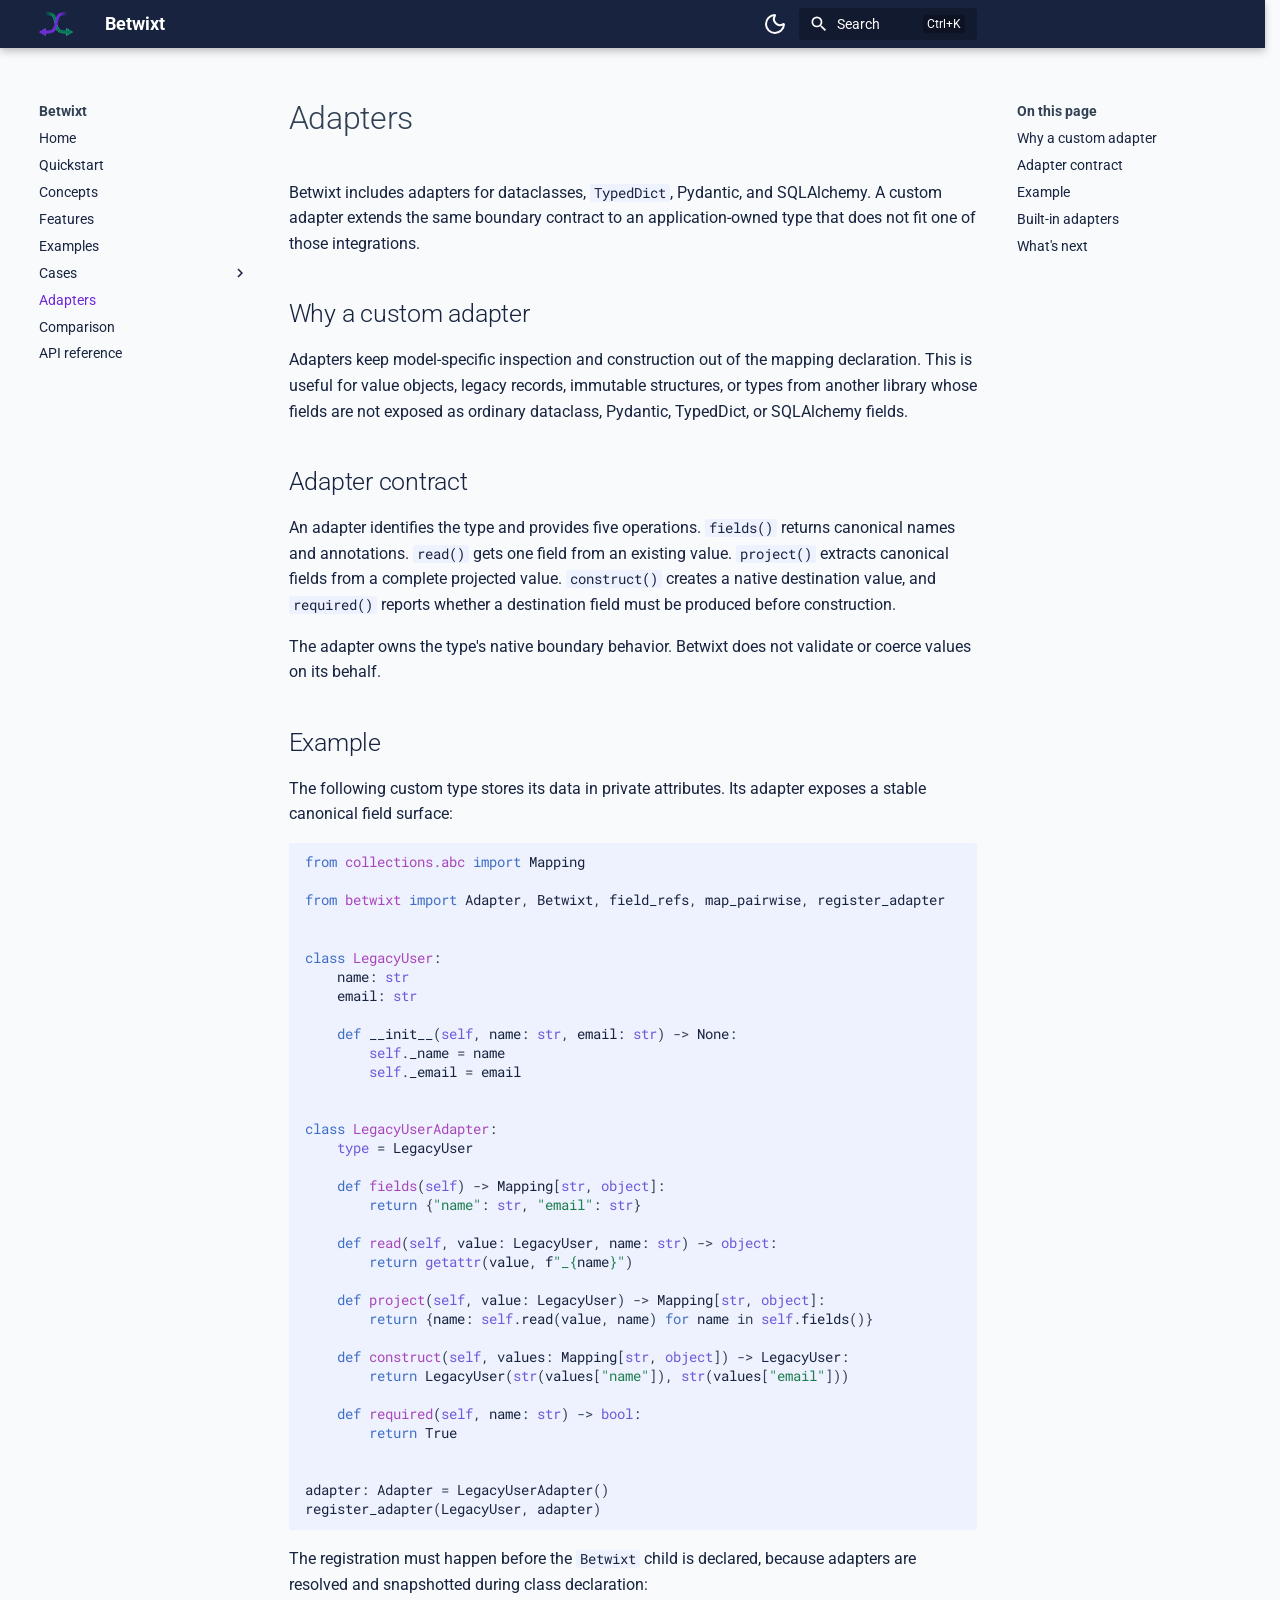
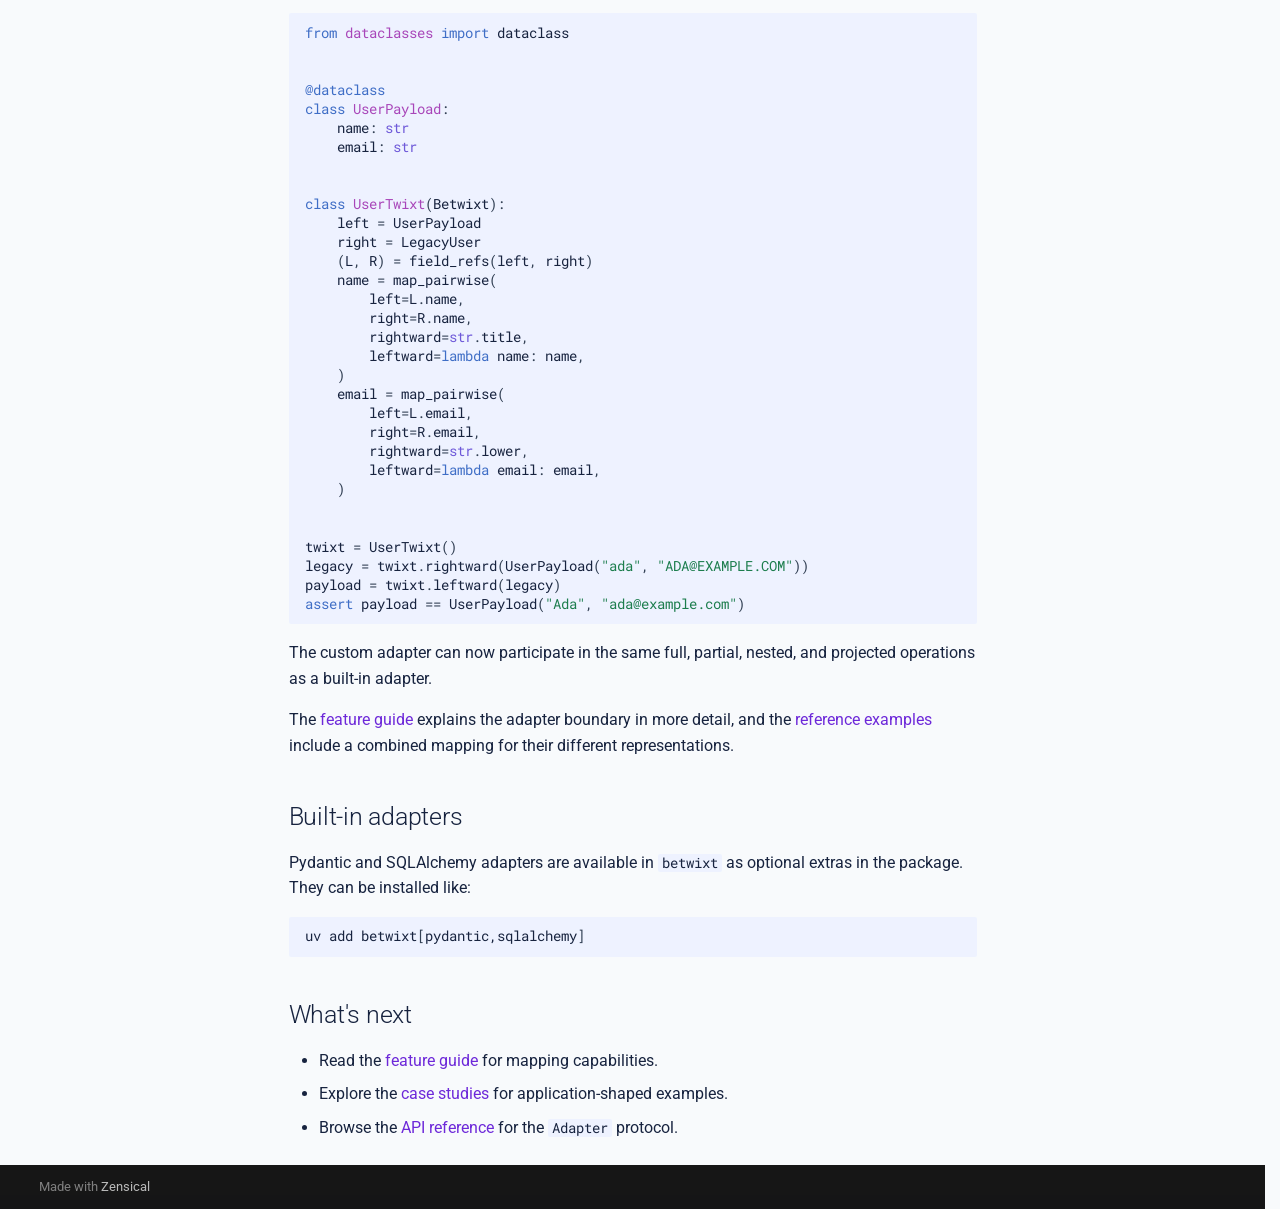
==== adapters/index.html @ f45d2323 "deploy: 5ec3194a5ac08d0c1c4fe9a50984a94aeb440820" ====
<!doctype html>
<html lang="en" class="no-js">
  <head>
    
      <meta charset="utf-8">
      <meta name="viewport" content="width=device-width,initial-scale=1">
      
      
      
        <link rel="canonical" href="https://dusktreader.github.io/betwixt/adapters/">
      
      
        <link rel="prev" href="../cases/order/">
      
      
        <link rel="next" href="../comparison/">
      
      
        
      
      
      <link rel="icon" href="../static/icon.png">
      <meta name="generator" content="zensical-0.0.13">
    
    
      
        <title>Adapters - Betwixt</title>
      
    
    
      
        
      
      <link rel="stylesheet" href="../assets/stylesheets/classic/main.70d17ad7.min.css">
      
        
          
        
        <link rel="stylesheet" href="../assets/stylesheets/classic/palette.7dc9a0ad.min.css">
      
      
  
  
    
  
    
  
    
  
    
  
    
  
    
  
    
  
    
  
    
  
    
  
    
  
    
  
  
  <style>:root{}</style>



    
    
      
    
    
      
        
        
        <link rel="preconnect" href="https://fonts.gstatic.com" crossorigin>
        <link rel="stylesheet" href="https://fonts.googleapis.com/css?family=Roboto:300,300i,400,400i,500,500i,700,700i%7CRoboto+Mono:400,400i,700,700i&display=fallback">
        <style>:root{--md-text-font:"Roboto";--md-code-font:"Roboto Mono"}</style>
      
    
    
      <link rel="stylesheet" href="../stylesheets/extra.css">
    
    <script>__md_scope=new URL("..",location),__md_hash=e=>[...e].reduce(((e,t)=>(e<<5)-e+t.charCodeAt(0)),0),__md_get=(e,t=localStorage,a=__md_scope)=>JSON.parse(t.getItem(a.pathname+"."+e)),__md_set=(e,t,a=localStorage,_=__md_scope)=>{try{a.setItem(_.pathname+"."+e,JSON.stringify(t))}catch(e){}},document.documentElement.setAttribute("data-platform",navigator.platform)</script>
    
      

    
    
  </head>
  
  
    
    
      
    
    
    
    
    <body dir="ltr" data-md-color-scheme="default" data-md-color-primary="deep-purple" data-md-color-accent="teal">
  
    
    <input class="md-toggle" data-md-toggle="drawer" type="checkbox" id="__drawer" autocomplete="off">
    <input class="md-toggle" data-md-toggle="search" type="checkbox" id="__search" autocomplete="off">
    <label class="md-overlay" for="__drawer"></label>
    <div data-md-component="skip">
      
        
        <a href="#adapters" class="md-skip">
          Skip to content
        </a>
      
    </div>
    <div data-md-component="announce">
      
    </div>
    
    
      

  

<header class="md-header md-header--shadow" data-md-component="header">
  <nav class="md-header__inner md-grid" aria-label="Header">
    <a href=".." title="Betwixt" class="md-header__button md-logo" aria-label="Betwixt" data-md-component="logo">
      
  <img src="../static/icon.png" alt="logo">

    </a>
    <label class="md-header__button md-icon" for="__drawer">
      
      <svg xmlns="http://www.w3.org/2000/svg" viewBox="0 0 24 24"><path d="M3 6h18v2H3zm0 5h18v2H3zm0 5h18v2H3z"/></svg>
    </label>
    <div class="md-header__title" data-md-component="header-title">
      <div class="md-header__ellipsis">
        <div class="md-header__topic">
          <span class="md-ellipsis">
            Betwixt
          </span>
        </div>
        <div class="md-header__topic" data-md-component="header-topic">
          <span class="md-ellipsis">
            
              Adapters
            
          </span>
        </div>
      </div>
    </div>
    
      
        <form class="md-header__option" data-md-component="palette">
  
    
    
    
    <input class="md-option" data-md-color-media="none" data-md-color-scheme="default" data-md-color-primary="deep-purple" data-md-color-accent="teal"  aria-label="Switch to dark mode"  type="radio" name="__palette" id="__palette_0">
    
      <label class="md-header__button md-icon" title="Switch to dark mode" for="__palette_1" hidden>
        <svg xmlns="http://www.w3.org/2000/svg" fill="none" stroke="currentColor" stroke-linecap="round" stroke-linejoin="round" stroke-width="2" class="lucide lucide-moon" viewBox="0 0 24 24"><path d="M20.985 12.486a9 9 0 1 1-9.473-9.472c.405-.022.617.46.402.803a6 6 0 0 0 8.268 8.268c.344-.215.825-.004.803.401"/></svg>
      </label>
    
  
    
    
    
    <input class="md-option" data-md-color-media="none" data-md-color-scheme="slate" data-md-color-primary="deep-purple" data-md-color-accent="teal"  aria-label="Switch to light mode"  type="radio" name="__palette" id="__palette_1">
    
      <label class="md-header__button md-icon" title="Switch to light mode" for="__palette_0" hidden>
        <svg xmlns="http://www.w3.org/2000/svg" fill="none" stroke="currentColor" stroke-linecap="round" stroke-linejoin="round" stroke-width="2" class="lucide lucide-sun" viewBox="0 0 24 24"><circle cx="12" cy="12" r="4"/><path d="M12 2v2M12 20v2M4.93 4.93l1.41 1.41M17.66 17.66l1.41 1.41M2 12h2M20 12h2M6.34 17.66l-1.41 1.41M19.07 4.93l-1.41 1.41"/></svg>
      </label>
    
  
</form>
      
    
    
      <script>var palette=__md_get("__palette");if(palette&&palette.color){if("(prefers-color-scheme)"===palette.color.media){var media=matchMedia("(prefers-color-scheme: light)"),input=document.querySelector(media.matches?"[data-md-color-media='(prefers-color-scheme: light)']":"[data-md-color-media='(prefers-color-scheme: dark)']");palette.color.media=input.getAttribute("data-md-color-media"),palette.color.scheme=input.getAttribute("data-md-color-scheme"),palette.color.primary=input.getAttribute("data-md-color-primary"),palette.color.accent=input.getAttribute("data-md-color-accent")}for(var[key,value]of Object.entries(palette.color))document.body.setAttribute("data-md-color-"+key,value)}</script>
    
    
    
      
      
        <label class="md-header__button md-icon" for="__search">
          
          <svg xmlns="http://www.w3.org/2000/svg" viewBox="0 0 24 24"><path d="M9.5 3A6.5 6.5 0 0 1 16 9.5c0 1.61-.59 3.09-1.56 4.23l.27.27h.79l5 5-1.5 1.5-5-5v-.79l-.27-.27A6.52 6.52 0 0 1 9.5 16 6.5 6.5 0 0 1 3 9.5 6.5 6.5 0 0 1 9.5 3m0 2C7 5 5 7 5 9.5S7 14 9.5 14 14 12 14 9.5 12 5 9.5 5"/></svg>
        </label>
        <div class="md-search" data-md-component="search" role="dialog" aria-label="Search">
  <button type="button" class="md-search__button">
    Search
  </button>
</div>
      
    
    <div class="md-header__source">
      
    </div>
  </nav>
  
</header>
    
    <div class="md-container" data-md-component="container">
      
      
        
          
        
      
      <main class="md-main" data-md-component="main">
        <div class="md-main__inner md-grid">
          
            
              
              <div class="md-sidebar md-sidebar--primary" data-md-component="sidebar" data-md-type="navigation" >
                <div class="md-sidebar__scrollwrap">
                  <div class="md-sidebar__inner">
                    



<nav class="md-nav md-nav--primary" aria-label="Navigation" data-md-level="0">
  <label class="md-nav__title" for="__drawer">
    <a href=".." title="Betwixt" class="md-nav__button md-logo" aria-label="Betwixt" data-md-component="logo">
      
  <img src="../static/icon.png" alt="logo">

    </a>
    Betwixt
  </label>
  
  <ul class="md-nav__list" data-md-scrollfix>
    
      
      
  
  
  
  
    <li class="md-nav__item">
      <a href=".." class="md-nav__link">
        
  
  
  <span class="md-ellipsis">
    
  
    Home
  

    
  </span>
  
  

      </a>
    </li>
  

    
      
      
  
  
  
  
    <li class="md-nav__item">
      <a href="../quickstart/" class="md-nav__link">
        
  
  
  <span class="md-ellipsis">
    
  
    Quickstart
  

    
  </span>
  
  

      </a>
    </li>
  

    
      
      
  
  
  
  
    <li class="md-nav__item">
      <a href="../concepts/" class="md-nav__link">
        
  
  
  <span class="md-ellipsis">
    
  
    Concepts
  

    
  </span>
  
  

      </a>
    </li>
  

    
      
      
  
  
  
  
    <li class="md-nav__item">
      <a href="../features/" class="md-nav__link">
        
  
  
  <span class="md-ellipsis">
    
  
    Features
  

    
  </span>
  
  

      </a>
    </li>
  

    
      
      
  
  
  
  
    <li class="md-nav__item">
      <a href="../examples/" class="md-nav__link">
        
  
  
  <span class="md-ellipsis">
    
  
    Examples
  

    
  </span>
  
  

      </a>
    </li>
  

    
      
      
  
  
  
  
    
    
    
    
    
    <li class="md-nav__item md-nav__item--nested">
      
        
        
        <input class="md-nav__toggle md-toggle " type="checkbox" id="__nav_6" >
        
          
          <label class="md-nav__link" for="__nav_6" id="__nav_6_label" tabindex="0">
            
  
  
  <span class="md-ellipsis">
    
  
    Cases
  

    
  </span>
  
  

            <span class="md-nav__icon md-icon"></span>
          </label>
        
        <nav class="md-nav" data-md-level="1" aria-labelledby="__nav_6_label" aria-expanded="false">
          <label class="md-nav__title" for="__nav_6">
            <span class="md-nav__icon md-icon"></span>
            
  
    Cases
  

          </label>
          <ul class="md-nav__list" data-md-scrollfix>
            
              
                
  
  
  
  
    <li class="md-nav__item">
      <a href="../cases/" class="md-nav__link">
        
  
  
  <span class="md-ellipsis">
    
  
    Case studies
  

    
  </span>
  
  

      </a>
    </li>
  

              
            
              
                
  
  
  
  
    <li class="md-nav__item">
      <a href="../cases/user/" class="md-nav__link">
        
  
  
  <span class="md-ellipsis">
    
  
    User case
  

    
  </span>
  
  

      </a>
    </li>
  

              
            
              
                
  
  
  
  
    <li class="md-nav__item">
      <a href="../cases/payment/" class="md-nav__link">
        
  
  
  <span class="md-ellipsis">
    
  
    Payment case
  

    
  </span>
  
  

      </a>
    </li>
  

              
            
              
                
  
  
  
  
    <li class="md-nav__item">
      <a href="../cases/order/" class="md-nav__link">
        
  
  
  <span class="md-ellipsis">
    
  
    Order case
  

    
  </span>
  
  

      </a>
    </li>
  

              
            
          </ul>
        </nav>
      
    </li>
  

    
      
      
  
  
    
  
  
  
    <li class="md-nav__item md-nav__item--active">
      
      <input class="md-nav__toggle md-toggle" type="checkbox" id="__toc">
      
      
        
      
      
        <label class="md-nav__link md-nav__link--active" for="__toc">
          
  
  
  <span class="md-ellipsis">
    
  
    Adapters
  

    
  </span>
  
  

          <span class="md-nav__icon md-icon"></span>
        </label>
      
      <a href="./" class="md-nav__link md-nav__link--active">
        
  
  
  <span class="md-ellipsis">
    
  
    Adapters
  

    
  </span>
  
  

      </a>
      
        


<nav class="md-nav md-nav--secondary" aria-label="On this page">
  
  
  
    
  
  
    <label class="md-nav__title" for="__toc">
      <span class="md-nav__icon md-icon"></span>
      On this page
    </label>
    <ul class="md-nav__list" data-md-component="toc" data-md-scrollfix>
      
        <li class="md-nav__item">
  <a href="#why-a-custom-adapter" class="md-nav__link">
    <span class="md-ellipsis">
      
        Why a custom adapter
      
    </span>
  </a>
  
</li>
      
        <li class="md-nav__item">
  <a href="#adapter-contract" class="md-nav__link">
    <span class="md-ellipsis">
      
        Adapter contract
      
    </span>
  </a>
  
</li>
      
        <li class="md-nav__item">
  <a href="#example" class="md-nav__link">
    <span class="md-ellipsis">
      
        Example
      
    </span>
  </a>
  
</li>
      
        <li class="md-nav__item">
  <a href="#built-in-adapters" class="md-nav__link">
    <span class="md-ellipsis">
      
        Built-in adapters
      
    </span>
  </a>
  
</li>
      
        <li class="md-nav__item">
  <a href="#whats-next" class="md-nav__link">
    <span class="md-ellipsis">
      
        What's next
      
    </span>
  </a>
  
</li>
      
    </ul>
  
</nav>
      
    </li>
  

    
      
      
  
  
  
  
    <li class="md-nav__item">
      <a href="../comparison/" class="md-nav__link">
        
  
  
  <span class="md-ellipsis">
    
  
    Comparison
  

    
  </span>
  
  

      </a>
    </li>
  

    
      
      
  
  
  
  
    <li class="md-nav__item">
      <a href="../api-reference/" class="md-nav__link">
        
  
  
  <span class="md-ellipsis">
    
  
    API reference
  

    
  </span>
  
  

      </a>
    </li>
  

    
  </ul>
</nav>
                  </div>
                </div>
              </div>
            
            
              
              <div class="md-sidebar md-sidebar--secondary" data-md-component="sidebar" data-md-type="toc" >
                <div class="md-sidebar__scrollwrap">
                  <div class="md-sidebar__inner">
                    


<nav class="md-nav md-nav--secondary" aria-label="On this page">
  
  
  
    
  
  
    <label class="md-nav__title" for="__toc">
      <span class="md-nav__icon md-icon"></span>
      On this page
    </label>
    <ul class="md-nav__list" data-md-component="toc" data-md-scrollfix>
      
        <li class="md-nav__item">
  <a href="#why-a-custom-adapter" class="md-nav__link">
    <span class="md-ellipsis">
      
        Why a custom adapter
      
    </span>
  </a>
  
</li>
      
        <li class="md-nav__item">
  <a href="#adapter-contract" class="md-nav__link">
    <span class="md-ellipsis">
      
        Adapter contract
      
    </span>
  </a>
  
</li>
      
        <li class="md-nav__item">
  <a href="#example" class="md-nav__link">
    <span class="md-ellipsis">
      
        Example
      
    </span>
  </a>
  
</li>
      
        <li class="md-nav__item">
  <a href="#built-in-adapters" class="md-nav__link">
    <span class="md-ellipsis">
      
        Built-in adapters
      
    </span>
  </a>
  
</li>
      
        <li class="md-nav__item">
  <a href="#whats-next" class="md-nav__link">
    <span class="md-ellipsis">
      
        What's next
      
    </span>
  </a>
  
</li>
      
    </ul>
  
</nav>
                  </div>
                </div>
              </div>
            
          
          
            <div class="md-content" data-md-component="content">
              
              <article class="md-content__inner md-typeset">
                
                  

<h1 id="adapters">Adapters<a class="headerlink" href="#adapters" title="Permanent link">&para;</a></h1>
<p>Betwixt includes adapters for dataclasses, <code>TypedDict</code>, Pydantic, and SQLAlchemy. A custom adapter extends the same
boundary contract to an application-owned type that does not fit one of those integrations.</p>
<h2 id="why-a-custom-adapter">Why a custom adapter<a class="headerlink" href="#why-a-custom-adapter" title="Permanent link">&para;</a></h2>
<p>Adapters keep model-specific inspection and construction out of the mapping declaration. This is useful for value
objects, legacy records, immutable structures, or types from another library whose fields are not exposed as ordinary
dataclass, Pydantic, TypedDict, or SQLAlchemy fields.</p>
<h2 id="adapter-contract">Adapter contract<a class="headerlink" href="#adapter-contract" title="Permanent link">&para;</a></h2>
<p>An adapter identifies the type and provides five operations. <code>fields()</code> returns canonical names and annotations.
<code>read()</code> gets one field from an existing value. <code>project()</code> extracts canonical fields from a complete projected value.
<code>construct()</code> creates a native destination value, and <code>required()</code> reports whether a destination field must be produced
before construction.</p>
<p>The adapter owns the type's native boundary behavior. Betwixt does not validate or coerce values on its behalf.</p>
<h2 id="example">Example<a class="headerlink" href="#example" title="Permanent link">&para;</a></h2>
<p>The following custom type stores its data in private attributes. Its adapter exposes a stable canonical field surface:</p>
<div class="language-python highlight"><pre><span></span><code><span id="__span-0-1"><a id="__codelineno-0-1" name="__codelineno-0-1" href="#__codelineno-0-1"></a><span class="kn">from</span><span class="w"> </span><span class="nn">collections.abc</span><span class="w"> </span><span class="kn">import</span> <span class="n">Mapping</span>
</span><span id="__span-0-2"><a id="__codelineno-0-2" name="__codelineno-0-2" href="#__codelineno-0-2"></a>
</span><span id="__span-0-3"><a id="__codelineno-0-3" name="__codelineno-0-3" href="#__codelineno-0-3"></a><span class="kn">from</span><span class="w"> </span><span class="nn">betwixt</span><span class="w"> </span><span class="kn">import</span> <span class="n">Adapter</span><span class="p">,</span> <span class="n">Betwixt</span><span class="p">,</span> <span class="n">field_refs</span><span class="p">,</span> <span class="n">map_pairwise</span><span class="p">,</span> <span class="n">register_adapter</span>
</span><span id="__span-0-4"><a id="__codelineno-0-4" name="__codelineno-0-4" href="#__codelineno-0-4"></a>
</span><span id="__span-0-5"><a id="__codelineno-0-5" name="__codelineno-0-5" href="#__codelineno-0-5"></a>
</span><span id="__span-0-6"><a id="__codelineno-0-6" name="__codelineno-0-6" href="#__codelineno-0-6"></a><span class="k">class</span><span class="w"> </span><span class="nc">LegacyUser</span><span class="p">:</span>
</span><span id="__span-0-7"><a id="__codelineno-0-7" name="__codelineno-0-7" href="#__codelineno-0-7"></a>    <span class="n">name</span><span class="p">:</span> <span class="nb">str</span>
</span><span id="__span-0-8"><a id="__codelineno-0-8" name="__codelineno-0-8" href="#__codelineno-0-8"></a>    <span class="n">email</span><span class="p">:</span> <span class="nb">str</span>
</span><span id="__span-0-9"><a id="__codelineno-0-9" name="__codelineno-0-9" href="#__codelineno-0-9"></a>
</span><span id="__span-0-10"><a id="__codelineno-0-10" name="__codelineno-0-10" href="#__codelineno-0-10"></a>    <span class="k">def</span><span class="w"> </span><span class="fm">__init__</span><span class="p">(</span><span class="bp">self</span><span class="p">,</span> <span class="n">name</span><span class="p">:</span> <span class="nb">str</span><span class="p">,</span> <span class="n">email</span><span class="p">:</span> <span class="nb">str</span><span class="p">)</span> <span class="o">-&gt;</span> <span class="kc">None</span><span class="p">:</span>
</span><span id="__span-0-11"><a id="__codelineno-0-11" name="__codelineno-0-11" href="#__codelineno-0-11"></a>        <span class="bp">self</span><span class="o">.</span><span class="n">_name</span> <span class="o">=</span> <span class="n">name</span>
</span><span id="__span-0-12"><a id="__codelineno-0-12" name="__codelineno-0-12" href="#__codelineno-0-12"></a>        <span class="bp">self</span><span class="o">.</span><span class="n">_email</span> <span class="o">=</span> <span class="n">email</span>
</span><span id="__span-0-13"><a id="__codelineno-0-13" name="__codelineno-0-13" href="#__codelineno-0-13"></a>
</span><span id="__span-0-14"><a id="__codelineno-0-14" name="__codelineno-0-14" href="#__codelineno-0-14"></a>
</span><span id="__span-0-15"><a id="__codelineno-0-15" name="__codelineno-0-15" href="#__codelineno-0-15"></a><span class="k">class</span><span class="w"> </span><span class="nc">LegacyUserAdapter</span><span class="p">:</span>
</span><span id="__span-0-16"><a id="__codelineno-0-16" name="__codelineno-0-16" href="#__codelineno-0-16"></a>    <span class="nb">type</span> <span class="o">=</span> <span class="n">LegacyUser</span>
</span><span id="__span-0-17"><a id="__codelineno-0-17" name="__codelineno-0-17" href="#__codelineno-0-17"></a>
</span><span id="__span-0-18"><a id="__codelineno-0-18" name="__codelineno-0-18" href="#__codelineno-0-18"></a>    <span class="k">def</span><span class="w"> </span><span class="nf">fields</span><span class="p">(</span><span class="bp">self</span><span class="p">)</span> <span class="o">-&gt;</span> <span class="n">Mapping</span><span class="p">[</span><span class="nb">str</span><span class="p">,</span> <span class="nb">object</span><span class="p">]:</span>
</span><span id="__span-0-19"><a id="__codelineno-0-19" name="__codelineno-0-19" href="#__codelineno-0-19"></a>        <span class="k">return</span> <span class="p">{</span><span class="s2">&quot;name&quot;</span><span class="p">:</span> <span class="nb">str</span><span class="p">,</span> <span class="s2">&quot;email&quot;</span><span class="p">:</span> <span class="nb">str</span><span class="p">}</span>
</span><span id="__span-0-20"><a id="__codelineno-0-20" name="__codelineno-0-20" href="#__codelineno-0-20"></a>
</span><span id="__span-0-21"><a id="__codelineno-0-21" name="__codelineno-0-21" href="#__codelineno-0-21"></a>    <span class="k">def</span><span class="w"> </span><span class="nf">read</span><span class="p">(</span><span class="bp">self</span><span class="p">,</span> <span class="n">value</span><span class="p">:</span> <span class="n">LegacyUser</span><span class="p">,</span> <span class="n">name</span><span class="p">:</span> <span class="nb">str</span><span class="p">)</span> <span class="o">-&gt;</span> <span class="nb">object</span><span class="p">:</span>
</span><span id="__span-0-22"><a id="__codelineno-0-22" name="__codelineno-0-22" href="#__codelineno-0-22"></a>        <span class="k">return</span> <span class="nb">getattr</span><span class="p">(</span><span class="n">value</span><span class="p">,</span> <span class="sa">f</span><span class="s2">&quot;_</span><span class="si">{</span><span class="n">name</span><span class="si">}</span><span class="s2">&quot;</span><span class="p">)</span>
</span><span id="__span-0-23"><a id="__codelineno-0-23" name="__codelineno-0-23" href="#__codelineno-0-23"></a>
</span><span id="__span-0-24"><a id="__codelineno-0-24" name="__codelineno-0-24" href="#__codelineno-0-24"></a>    <span class="k">def</span><span class="w"> </span><span class="nf">project</span><span class="p">(</span><span class="bp">self</span><span class="p">,</span> <span class="n">value</span><span class="p">:</span> <span class="n">LegacyUser</span><span class="p">)</span> <span class="o">-&gt;</span> <span class="n">Mapping</span><span class="p">[</span><span class="nb">str</span><span class="p">,</span> <span class="nb">object</span><span class="p">]:</span>
</span><span id="__span-0-25"><a id="__codelineno-0-25" name="__codelineno-0-25" href="#__codelineno-0-25"></a>        <span class="k">return</span> <span class="p">{</span><span class="n">name</span><span class="p">:</span> <span class="bp">self</span><span class="o">.</span><span class="n">read</span><span class="p">(</span><span class="n">value</span><span class="p">,</span> <span class="n">name</span><span class="p">)</span> <span class="k">for</span> <span class="n">name</span> <span class="ow">in</span> <span class="bp">self</span><span class="o">.</span><span class="n">fields</span><span class="p">()}</span>
</span><span id="__span-0-26"><a id="__codelineno-0-26" name="__codelineno-0-26" href="#__codelineno-0-26"></a>
</span><span id="__span-0-27"><a id="__codelineno-0-27" name="__codelineno-0-27" href="#__codelineno-0-27"></a>    <span class="k">def</span><span class="w"> </span><span class="nf">construct</span><span class="p">(</span><span class="bp">self</span><span class="p">,</span> <span class="n">values</span><span class="p">:</span> <span class="n">Mapping</span><span class="p">[</span><span class="nb">str</span><span class="p">,</span> <span class="nb">object</span><span class="p">])</span> <span class="o">-&gt;</span> <span class="n">LegacyUser</span><span class="p">:</span>
</span><span id="__span-0-28"><a id="__codelineno-0-28" name="__codelineno-0-28" href="#__codelineno-0-28"></a>        <span class="k">return</span> <span class="n">LegacyUser</span><span class="p">(</span><span class="nb">str</span><span class="p">(</span><span class="n">values</span><span class="p">[</span><span class="s2">&quot;name&quot;</span><span class="p">]),</span> <span class="nb">str</span><span class="p">(</span><span class="n">values</span><span class="p">[</span><span class="s2">&quot;email&quot;</span><span class="p">]))</span>
</span><span id="__span-0-29"><a id="__codelineno-0-29" name="__codelineno-0-29" href="#__codelineno-0-29"></a>
</span><span id="__span-0-30"><a id="__codelineno-0-30" name="__codelineno-0-30" href="#__codelineno-0-30"></a>    <span class="k">def</span><span class="w"> </span><span class="nf">required</span><span class="p">(</span><span class="bp">self</span><span class="p">,</span> <span class="n">name</span><span class="p">:</span> <span class="nb">str</span><span class="p">)</span> <span class="o">-&gt;</span> <span class="nb">bool</span><span class="p">:</span>
</span><span id="__span-0-31"><a id="__codelineno-0-31" name="__codelineno-0-31" href="#__codelineno-0-31"></a>        <span class="k">return</span> <span class="kc">True</span>
</span><span id="__span-0-32"><a id="__codelineno-0-32" name="__codelineno-0-32" href="#__codelineno-0-32"></a>
</span><span id="__span-0-33"><a id="__codelineno-0-33" name="__codelineno-0-33" href="#__codelineno-0-33"></a>
</span><span id="__span-0-34"><a id="__codelineno-0-34" name="__codelineno-0-34" href="#__codelineno-0-34"></a><span class="n">adapter</span><span class="p">:</span> <span class="n">Adapter</span> <span class="o">=</span> <span class="n">LegacyUserAdapter</span><span class="p">()</span>
</span><span id="__span-0-35"><a id="__codelineno-0-35" name="__codelineno-0-35" href="#__codelineno-0-35"></a><span class="n">register_adapter</span><span class="p">(</span><span class="n">LegacyUser</span><span class="p">,</span> <span class="n">adapter</span><span class="p">)</span>
</span></code></pre></div>
<p>The registration must happen before the <code>Betwixt</code> child is declared, because adapters are resolved and snapshotted
during class declaration:</p>
<div class="language-python highlight"><pre><span></span><code><span id="__span-1-1"><a id="__codelineno-1-1" name="__codelineno-1-1" href="#__codelineno-1-1"></a><span class="kn">from</span><span class="w"> </span><span class="nn">dataclasses</span><span class="w"> </span><span class="kn">import</span> <span class="n">dataclass</span>
</span><span id="__span-1-2"><a id="__codelineno-1-2" name="__codelineno-1-2" href="#__codelineno-1-2"></a>
</span><span id="__span-1-3"><a id="__codelineno-1-3" name="__codelineno-1-3" href="#__codelineno-1-3"></a>
</span><span id="__span-1-4"><a id="__codelineno-1-4" name="__codelineno-1-4" href="#__codelineno-1-4"></a><span class="nd">@dataclass</span>
</span><span id="__span-1-5"><a id="__codelineno-1-5" name="__codelineno-1-5" href="#__codelineno-1-5"></a><span class="k">class</span><span class="w"> </span><span class="nc">UserPayload</span><span class="p">:</span>
</span><span id="__span-1-6"><a id="__codelineno-1-6" name="__codelineno-1-6" href="#__codelineno-1-6"></a>    <span class="n">name</span><span class="p">:</span> <span class="nb">str</span>
</span><span id="__span-1-7"><a id="__codelineno-1-7" name="__codelineno-1-7" href="#__codelineno-1-7"></a>    <span class="n">email</span><span class="p">:</span> <span class="nb">str</span>
</span><span id="__span-1-8"><a id="__codelineno-1-8" name="__codelineno-1-8" href="#__codelineno-1-8"></a>
</span><span id="__span-1-9"><a id="__codelineno-1-9" name="__codelineno-1-9" href="#__codelineno-1-9"></a>
</span><span id="__span-1-10"><a id="__codelineno-1-10" name="__codelineno-1-10" href="#__codelineno-1-10"></a><span class="k">class</span><span class="w"> </span><span class="nc">UserTwixt</span><span class="p">(</span><span class="n">Betwixt</span><span class="p">):</span>
</span><span id="__span-1-11"><a id="__codelineno-1-11" name="__codelineno-1-11" href="#__codelineno-1-11"></a>    <span class="n">left</span> <span class="o">=</span> <span class="n">UserPayload</span>
</span><span id="__span-1-12"><a id="__codelineno-1-12" name="__codelineno-1-12" href="#__codelineno-1-12"></a>    <span class="n">right</span> <span class="o">=</span> <span class="n">LegacyUser</span>
</span><span id="__span-1-13"><a id="__codelineno-1-13" name="__codelineno-1-13" href="#__codelineno-1-13"></a>    <span class="p">(</span><span class="n">L</span><span class="p">,</span> <span class="n">R</span><span class="p">)</span> <span class="o">=</span> <span class="n">field_refs</span><span class="p">(</span><span class="n">left</span><span class="p">,</span> <span class="n">right</span><span class="p">)</span>
</span><span id="__span-1-14"><a id="__codelineno-1-14" name="__codelineno-1-14" href="#__codelineno-1-14"></a>    <span class="n">name</span> <span class="o">=</span> <span class="n">map_pairwise</span><span class="p">(</span>
</span><span id="__span-1-15"><a id="__codelineno-1-15" name="__codelineno-1-15" href="#__codelineno-1-15"></a>        <span class="n">left</span><span class="o">=</span><span class="n">L</span><span class="o">.</span><span class="n">name</span><span class="p">,</span>
</span><span id="__span-1-16"><a id="__codelineno-1-16" name="__codelineno-1-16" href="#__codelineno-1-16"></a>        <span class="n">right</span><span class="o">=</span><span class="n">R</span><span class="o">.</span><span class="n">name</span><span class="p">,</span>
</span><span id="__span-1-17"><a id="__codelineno-1-17" name="__codelineno-1-17" href="#__codelineno-1-17"></a>        <span class="n">rightward</span><span class="o">=</span><span class="nb">str</span><span class="o">.</span><span class="n">title</span><span class="p">,</span>
</span><span id="__span-1-18"><a id="__codelineno-1-18" name="__codelineno-1-18" href="#__codelineno-1-18"></a>        <span class="n">leftward</span><span class="o">=</span><span class="k">lambda</span> <span class="n">name</span><span class="p">:</span> <span class="n">name</span><span class="p">,</span>
</span><span id="__span-1-19"><a id="__codelineno-1-19" name="__codelineno-1-19" href="#__codelineno-1-19"></a>    <span class="p">)</span>
</span><span id="__span-1-20"><a id="__codelineno-1-20" name="__codelineno-1-20" href="#__codelineno-1-20"></a>    <span class="n">email</span> <span class="o">=</span> <span class="n">map_pairwise</span><span class="p">(</span>
</span><span id="__span-1-21"><a id="__codelineno-1-21" name="__codelineno-1-21" href="#__codelineno-1-21"></a>        <span class="n">left</span><span class="o">=</span><span class="n">L</span><span class="o">.</span><span class="n">email</span><span class="p">,</span>
</span><span id="__span-1-22"><a id="__codelineno-1-22" name="__codelineno-1-22" href="#__codelineno-1-22"></a>        <span class="n">right</span><span class="o">=</span><span class="n">R</span><span class="o">.</span><span class="n">email</span><span class="p">,</span>
</span><span id="__span-1-23"><a id="__codelineno-1-23" name="__codelineno-1-23" href="#__codelineno-1-23"></a>        <span class="n">rightward</span><span class="o">=</span><span class="nb">str</span><span class="o">.</span><span class="n">lower</span><span class="p">,</span>
</span><span id="__span-1-24"><a id="__codelineno-1-24" name="__codelineno-1-24" href="#__codelineno-1-24"></a>        <span class="n">leftward</span><span class="o">=</span><span class="k">lambda</span> <span class="n">email</span><span class="p">:</span> <span class="n">email</span><span class="p">,</span>
</span><span id="__span-1-25"><a id="__codelineno-1-25" name="__codelineno-1-25" href="#__codelineno-1-25"></a>    <span class="p">)</span>
</span><span id="__span-1-26"><a id="__codelineno-1-26" name="__codelineno-1-26" href="#__codelineno-1-26"></a>
</span><span id="__span-1-27"><a id="__codelineno-1-27" name="__codelineno-1-27" href="#__codelineno-1-27"></a>
</span><span id="__span-1-28"><a id="__codelineno-1-28" name="__codelineno-1-28" href="#__codelineno-1-28"></a><span class="n">twixt</span> <span class="o">=</span> <span class="n">UserTwixt</span><span class="p">()</span>
</span><span id="__span-1-29"><a id="__codelineno-1-29" name="__codelineno-1-29" href="#__codelineno-1-29"></a><span class="n">legacy</span> <span class="o">=</span> <span class="n">twixt</span><span class="o">.</span><span class="n">rightward</span><span class="p">(</span><span class="n">UserPayload</span><span class="p">(</span><span class="s2">&quot;ada&quot;</span><span class="p">,</span> <span class="s2">&quot;ADA@EXAMPLE.COM&quot;</span><span class="p">))</span>
</span><span id="__span-1-30"><a id="__codelineno-1-30" name="__codelineno-1-30" href="#__codelineno-1-30"></a><span class="n">payload</span> <span class="o">=</span> <span class="n">twixt</span><span class="o">.</span><span class="n">leftward</span><span class="p">(</span><span class="n">legacy</span><span class="p">)</span>
</span><span id="__span-1-31"><a id="__codelineno-1-31" name="__codelineno-1-31" href="#__codelineno-1-31"></a><span class="k">assert</span> <span class="n">payload</span> <span class="o">==</span> <span class="n">UserPayload</span><span class="p">(</span><span class="s2">&quot;Ada&quot;</span><span class="p">,</span> <span class="s2">&quot;ada@example.com&quot;</span><span class="p">)</span>
</span></code></pre></div>
<p>The custom adapter can now participate in the same full, partial, nested, and projected operations as a built-in
adapter.</p>
<p>The <a href="../features/">feature guide</a> explains the adapter boundary in more detail, and the <a href="../examples/">reference examples</a>
include a combined mapping for their different representations.</p>
<h2 id="built-in-adapters">Built-in adapters<a class="headerlink" href="#built-in-adapters" title="Permanent link">&para;</a></h2>
<p>Pydantic and SQLAlchemy adapters are available in <code>betwixt</code> as optional extras in the package. They can be installed
like:</p>
<div class="language-shell highlight"><pre><span></span><code><span id="__span-2-1"><a id="__codelineno-2-1" name="__codelineno-2-1" href="#__codelineno-2-1"></a>uv<span class="w"> </span>add<span class="w"> </span>betwixt<span class="o">[</span>pydantic,sqlalchemy<span class="o">]</span>
</span></code></pre></div>
<h2 id="whats-next">What's next<a class="headerlink" href="#whats-next" title="Permanent link">&para;</a></h2>
<ul>
<li>Read the <a href="../features/">feature guide</a> for mapping capabilities.</li>
<li>Explore the <a href="../cases/">case studies</a> for application-shaped examples.</li>
<li>Browse the <a href="../api-reference/">API reference</a> for the <code>Adapter</code> protocol.</li>
</ul>














                
              </article>
            </div>
          
          
<script>var target=document.getElementById(location.hash.slice(1));target&&target.name&&(target.checked=target.name.startsWith("__tabbed_"))</script>
        </div>
        
      </main>
      
        <footer class="md-footer">
  
  <div class="md-footer-meta md-typeset">
    <div class="md-footer-meta__inner md-grid">
      <div class="md-copyright">
  
  
    Made with
    <a href="https://zensical.org/" target="_blank" rel="noopener">
      Zensical
    </a>
  
</div>
      
    </div>
  </div>
</footer>
      
    </div>
    <div class="md-dialog" data-md-component="dialog">
      <div class="md-dialog__inner md-typeset"></div>
    </div>
    
    
    
      
      
      
      <script id="__config" type="application/json">{"annotate":null,"base":"..","features":[],"search":"../assets/javascripts/workers/search.1bfe1b73.min.js","tags":null,"translations":{"clipboard.copied":"Copied to clipboard","clipboard.copy":"Copy to clipboard","search.result.more.one":"1 more on this page","search.result.more.other":"# more on this page","search.result.none":"No matching documents","search.result.one":"1 matching document","search.result.other":"# matching documents","search.result.placeholder":"Type to start searching","search.result.term.missing":"Missing","select.version":"Select version"},"version":null}</script>
    
    
      <script src="../assets/javascripts/bundle.6008f134.min.js"></script>
      
    
  </body>
</html>
---- assets/stylesheets/classic/main.70d17ad7.min.css ----
@charset "UTF-8";html{-webkit-text-size-adjust:none;-moz-text-size-adjust:none;text-size-adjust:none;box-sizing:border-box}*,:after,:before{box-sizing:inherit}@media (prefers-reduced-motion){*,:after,:before{transition:none!important}}body{margin:0}a,button,input,label{-webkit-tap-highlight-color:transparent}a{color:inherit;text-decoration:none}hr{border:0;box-sizing:initial;display:block;height:.05rem;overflow:visible;padding:0}small{font-size:80%}sub,sup{line-height:1em}img{border-style:none}table{border-collapse:initial;border-spacing:0}td,th{font-weight:400;vertical-align:top}button{background:#0000;border:0;font-family:inherit;font-size:inherit;margin:0;padding:0}input{border:0;outline:none}:root{--md-primary-fg-color:#4051b5;--md-primary-fg-color--light:#5d6cc0;--md-primary-fg-color--dark:#303fa1;--md-primary-bg-color:#fff;--md-primary-bg-color--light:#ffffffb3;--md-accent-fg-color:#526cfe;--md-accent-fg-color--transparent:#526cfe1a;--md-accent-bg-color:#fff;--md-accent-bg-color--light:#ffffffb3}[data-md-color-scheme=default]{color-scheme:light}[data-md-color-scheme=default] img[src$="#gh-dark-mode-only"],[data-md-color-scheme=default] img[src$="#only-dark"]{display:none}:root,[data-md-color-scheme=default]{--md-hue:225deg;--md-default-fg-color:#000000de;--md-default-fg-color--light:#0000008a;--md-default-fg-color--lighter:#00000052;--md-default-fg-color--lightest:#00000012;--md-default-bg-color:#fff;--md-default-bg-color--light:#ffffffb3;--md-default-bg-color--lighter:#ffffff4d;--md-default-bg-color--lightest:#ffffff1f;--md-code-fg-color:#36464e;--md-code-bg-color:#f5f5f5;--md-code-bg-color--light:#f5f5f5b3;--md-code-bg-color--lighter:#f5f5f54d;--md-code-hl-color:#4287ff;--md-code-hl-color--light:#4287ff1a;--md-code-hl-number-color:#d52a2a;--md-code-hl-special-color:#db1457;--md-code-hl-function-color:#a846b9;--md-code-hl-constant-color:#6e59d9;--md-code-hl-keyword-color:#3f6ec6;--md-code-hl-string-color:#1c7d4d;--md-code-hl-name-color:var(--md-code-fg-color);--md-code-hl-operator-color:var(--md-default-fg-color--light);--md-code-hl-punctuation-color:var(--md-default-fg-color--light);--md-code-hl-comment-color:var(--md-default-fg-color--light);--md-code-hl-generic-color:var(--md-default-fg-color--light);--md-code-hl-variable-color:var(--md-default-fg-color--light);--md-typeset-color:var(--md-default-fg-color);--md-typeset-a-color:var(--md-primary-fg-color);--md-typeset-del-color:#f5503d26;--md-typeset-ins-color:#0bd57026;--md-typeset-kbd-color:#fafafa;--md-typeset-kbd-accent-color:#fff;--md-typeset-kbd-border-color:#b8b8b8;--md-typeset-mark-color:#ffff0080;--md-typeset-table-color:#0000001f;--md-typeset-table-color--light:rgba(0,0,0,.035);--md-admonition-fg-color:var(--md-default-fg-color);--md-admonition-bg-color:var(--md-default-bg-color);--md-warning-fg-color:#000000de;--md-warning-bg-color:#ff9;--md-footer-fg-color:#fff;--md-footer-fg-color--light:#ffffffb3;--md-footer-fg-color--lighter:#ffffff73;--md-footer-bg-color:#000000de;--md-footer-bg-color--dark:#00000052;--md-shadow-z1:0 0.2rem 0.5rem #0000000d,0 0 0.05rem #0000001a;--md-shadow-z2:0 0.2rem 0.5rem #0000001a,0 0 0.05rem #00000040;--md-shadow-z3:0 0.2rem 0.5rem #0003,0 0 0.05rem #00000059;--color-foreground:0 0 0;--color-background:255 255 255;--color-background-subtle:240 240 240;--color-backdrop:255 255 255}.md-icon svg{fill:currentcolor;display:block;height:1.2rem;width:1.2rem}.md-icon svg.lucide{fill:#0000;stroke:currentcolor}body{-webkit-font-smoothing:antialiased;-moz-osx-font-smoothing:grayscale;--md-text-font-family:var(--md-text-font,_),-apple-system,BlinkMacSystemFont,Helvetica,Arial,sans-serif;--md-code-font-family:var(--md-code-font,_),SFMono-Regular,Consolas,Menlo,monospace}aside,body,input{font-feature-settings:"kern","liga";color:var(--md-typeset-color);font-family:var(--md-text-font-family)}code,kbd,pre{font-feature-settings:"kern";font-family:var(--md-code-font-family)}:root{--md-typeset-table-sort-icon:url('data:image/svg+xml;charset=utf-8,<svg xmlns="http://www.w3.org/2000/svg" viewBox="0 0 24 24"><path d="m18 21-4-4h3V7h-3l4-4 4 4h-3v10h3M2 19v-2h10v2M2 13v-2h7v2M2 7V5h4v2z"/></svg>');--md-typeset-table-sort-icon--asc:url('data:image/svg+xml;charset=utf-8,<svg xmlns="http://www.w3.org/2000/svg" viewBox="0 0 24 24"><path d="M19 17h3l-4 4-4-4h3V3h2M2 17h10v2H2M6 5v2H2V5m0 6h7v2H2z"/></svg>');--md-typeset-table-sort-icon--desc:url('data:image/svg+xml;charset=utf-8,<svg xmlns="http://www.w3.org/2000/svg" viewBox="0 0 24 24"><path d="M19 7h3l-4-4-4 4h3v14h2M2 17h10v2H2M6 5v2H2V5m0 6h7v2H2z"/></svg>')}.md-typeset{-webkit-print-color-adjust:exact;color-adjust:exact;font-size:.8rem;line-height:1.6;overflow-wrap:break-word}@media print{.md-typeset{font-size:.68rem}}.md-typeset blockquote,.md-typeset dl,.md-typeset figure,.md-typeset ol,.md-typeset pre,.md-typeset ul{margin-bottom:1em;margin-top:1em}.md-typeset h1{color:var(--md-default-fg-color--light);font-size:2em;line-height:1.3;margin:0 0 1.25em}.md-typeset h1,.md-typeset h2{font-weight:300;letter-spacing:-.01em}.md-typeset h2{font-size:1.5625em;line-height:1.4;margin:1.6em 0 .64em}.md-typeset h3{font-size:1.25em;font-weight:400;letter-spacing:-.01em;line-height:1.5;margin:1.6em 0 .8em}.md-typeset h2+h3{margin-top:.8em}.md-typeset h4{font-weight:700;letter-spacing:-.01em;margin:1em 0}.md-typeset h5,.md-typeset h6{color:var(--md-default-fg-color--light);font-size:.8em;font-weight:700;letter-spacing:-.01em;margin:1.25em 0}.md-typeset h5{text-transform:uppercase}.md-typeset h5 code{text-transform:none}.md-typeset hr{border-bottom:.05rem solid var(--md-default-fg-color--lightest);display:flow-root;margin:1.5em 0}.md-typeset a{color:var(--md-typeset-a-color);word-break:break-word}.md-typeset a,.md-typeset a:before{transition:color 125ms}.md-typeset a:focus,.md-typeset a:hover{color:var(--md-accent-fg-color)}.md-typeset a:focus code,.md-typeset a:hover code{background-color:var(--md-accent-fg-color--transparent);color:var(--md-accent-fg-color)}.md-typeset a code{color:var(--md-typeset-a-color)}.md-typeset a.focus-visible{outline-color:var(--md-accent-fg-color);outline-offset:.2rem}.md-typeset code,.md-typeset kbd,.md-typeset pre{color:var(--md-code-fg-color);direction:ltr;font-variant-ligatures:none;transition:background-color 125ms}@media print{.md-typeset code,.md-typeset kbd,.md-typeset pre{white-space:pre-wrap}}.md-typeset code{background-color:var(--md-code-bg-color);border-radius:.1rem;-webkit-box-decoration-break:clone;box-decoration-break:clone;font-size:.85em;padding:0 .2941176471em;transition:color 125ms,background-color 125ms;word-break:break-word}.md-typeset code:not(.focus-visible){-webkit-tap-highlight-color:transparent;outline:none}.md-typeset pre{display:flow-root;line-height:1.4;position:relative}.md-typeset pre>code{-webkit-box-decoration-break:slice;box-decoration-break:slice;box-shadow:none;display:block;margin:0;outline-color:var(--md-accent-fg-color);overflow:auto;padding:.7720588235em 1.1764705882em;scrollbar-color:var(--md-default-fg-color--lighter) #0000;scrollbar-width:thin;touch-action:auto;word-break:normal}.md-typeset pre>code:hover{scrollbar-color:var(--md-accent-fg-color) #0000}.md-typeset pre>code::-webkit-scrollbar{height:.2rem;width:.2rem}.md-typeset pre>code::-webkit-scrollbar-thumb{background-color:var(--md-default-fg-color--lighter)}.md-typeset pre>code::-webkit-scrollbar-thumb:hover{background-color:var(--md-accent-fg-color)}.md-typeset kbd{background-color:var(--md-typeset-kbd-color);border-radius:.1rem;box-shadow:0 .1rem 0 .05rem var(--md-typeset-kbd-border-color),0 .1rem 0 var(--md-typeset-kbd-border-color),0 -.1rem .2rem var(--md-typeset-kbd-accent-color) inset;color:var(--md-default-fg-color);display:inline-block;font-size:.75em;padding:0 .6666666667em;vertical-align:text-top;word-break:break-word}.md-typeset mark{background-color:var(--md-typeset-mark-color);-webkit-box-decoration-break:clone;box-decoration-break:clone;color:inherit;word-break:break-word}.md-typeset abbr{cursor:help;text-decoration:none}.md-typeset [data-preview],.md-typeset abbr{border-bottom:.05rem dotted var(--md-default-fg-color--light)}.md-typeset small{opacity:.75}[dir=ltr] .md-typeset sub,[dir=ltr] .md-typeset sup{margin-left:.078125em}[dir=rtl] .md-typeset sub,[dir=rtl] .md-typeset sup{margin-right:.078125em}[dir=ltr] .md-typeset blockquote{padding-left:.6rem}[dir=rtl] .md-typeset blockquote{padding-right:.6rem}[dir=ltr] .md-typeset blockquote{border-left:.2rem solid var(--md-default-fg-color--lighter)}[dir=rtl] .md-typeset blockquote{border-right:.2rem solid var(--md-default-fg-color--lighter)}.md-typeset blockquote{color:var(--md-default-fg-color--light);margin-left:0;margin-right:0}.md-typeset ul{list-style-type:disc}.md-typeset ul[type]{list-style-type:revert-layer}[dir=ltr] .md-typeset ol,[dir=ltr] .md-typeset ul{margin-left:.625em}[dir=rtl] .md-typeset ol,[dir=rtl] .md-typeset ul{margin-right:.625em}.md-typeset ol,.md-typeset ul{padding:0}.md-typeset ol:not([hidden]),.md-typeset ul:not([hidden]){display:flow-root}.md-typeset ol ol,.md-typeset ul ol{list-style-type:lower-alpha}.md-typeset ol ol ol,.md-typeset ul ol ol{list-style-type:lower-roman}.md-typeset ol ol ol ol,.md-typeset ul ol ol ol{list-style-type:upper-alpha}.md-typeset ol ol ol ol ol,.md-typeset ul ol ol ol ol{list-style-type:upper-roman}.md-typeset ol[type],.md-typeset ul[type]{list-style-type:revert-layer}[dir=ltr] .md-typeset ol li,[dir=ltr] .md-typeset ul li{margin-left:1.25em}[dir=rtl] .md-typeset ol li,[dir=rtl] .md-typeset ul li{margin-right:1.25em}.md-typeset ol li,.md-typeset ul li{margin-bottom:.5em}.md-typeset ol li blockquote,.md-typeset ol li p,.md-typeset ul li blockquote,.md-typeset ul li p{margin:.5em 0}.md-typeset ol li:last-child,.md-typeset ul li:last-child{margin-bottom:0}[dir=ltr] .md-typeset ol li ol,[dir=ltr] .md-typeset ol li ul,[dir=ltr] .md-typeset ul li ol,[dir=ltr] .md-typeset ul li ul{margin-left:.625em}[dir=rtl] .md-typeset ol li ol,[dir=rtl] .md-typeset ol li ul,[dir=rtl] .md-typeset ul li ol,[dir=rtl] .md-typeset ul li ul{margin-right:.625em}.md-typeset ol li ol,.md-typeset ol li ul,.md-typeset ul li ol,.md-typeset ul li ul{margin-bottom:.5em;margin-top:.5em}[dir=ltr] .md-typeset dd{margin-left:1.875em}[dir=rtl] .md-typeset dd{margin-right:1.875em}.md-typeset dd{margin-bottom:1.5em;margin-top:1em}.md-typeset img,.md-typeset svg,.md-typeset video{height:auto;max-width:100%}.md-typeset img[align=left]{margin:1em 1em 1em 0}.md-typeset img[align=right]{margin:1em 0 1em 1em}.md-typeset img[align]:only-child{margin-top:0}.md-typeset figure{display:flow-root;margin:1em auto;max-width:100%;text-align:center;width:fit-content}.md-typeset figure img{display:block;margin:0 auto}.md-typeset figcaption{font-style:italic;margin:1em auto;max-width:24rem}.md-typeset iframe{max-width:100%}.md-typeset table:not([class]){background-color:var(--md-default-bg-color);border:.05rem solid var(--md-typeset-table-color);border-radius:.1rem;display:inline-block;font-size:.64rem;max-width:100%;overflow:auto;touch-action:auto}@media print{.md-typeset table:not([class]){display:table}}.md-typeset table:not([class])+*{margin-top:1.5em}.md-typeset table:not([class]) td>:first-child,.md-typeset table:not([class]) th>:first-child{margin-top:0}.md-typeset table:not([class]) td>:last-child,.md-typeset table:not([class]) th>:last-child{margin-bottom:0}.md-typeset table:not([class]) td:not([align]),.md-typeset table:not([class]) th:not([align]){text-align:left}[dir=rtl] .md-typeset table:not([class]) td:not([align]),[dir=rtl] .md-typeset table:not([class]) th:not([align]){text-align:right}.md-typeset table:not([class]) th{font-weight:700;min-width:5rem;padding:.9375em 1.25em;vertical-align:top}.md-typeset table:not([class]) td{border-top:.05rem solid var(--md-typeset-table-color);padding:.9375em 1.25em;vertical-align:top}.md-typeset table:not([class]) tbody tr{transition:background-color 125ms}.md-typeset table:not([class]) tbody tr:hover{background-color:var(--md-typeset-table-color--light);box-shadow:0 .05rem 0 var(--md-default-bg-color) inset}.md-typeset table:not([class]) a{word-break:normal}.md-typeset table th[role=columnheader]{cursor:pointer}[dir=ltr] .md-typeset table th[role=columnheader]:after{margin-left:.5em}[dir=rtl] .md-typeset table th[role=columnheader]:after{margin-right:.5em}.md-typeset table th[role=columnheader]:after{content:"";display:inline-block;height:1.2em;-webkit-mask-image:var(--md-typeset-table-sort-icon);mask-image:var(--md-typeset-table-sort-icon);-webkit-mask-repeat:no-repeat;mask-repeat:no-repeat;-webkit-mask-size:contain;mask-size:contain;transition:background-color 125ms;vertical-align:text-bottom;width:1.2em}.md-typeset table th[role=columnheader]:hover:after{background-color:var(--md-default-fg-color--lighter)}.md-typeset table th[role=columnheader][aria-sort=ascending]:after{background-color:var(--md-default-fg-color--light);-webkit-mask-image:var(--md-typeset-table-sort-icon--asc);mask-image:var(--md-typeset-table-sort-icon--asc)}.md-typeset table th[role=columnheader][aria-sort=descending]:after{background-color:var(--md-default-fg-color--light);-webkit-mask-image:var(--md-typeset-table-sort-icon--desc);mask-image:var(--md-typeset-table-sort-icon--desc)}.md-typeset__scrollwrap{margin:1em -.8rem;overflow-x:auto;touch-action:auto}.md-typeset__table{display:inline-block;margin-bottom:.5em;padding:0 .8rem}@media print{.md-typeset__table{display:block}}html .md-typeset__table table{display:table;margin:0;overflow:hidden;width:100%}@media screen and (max-width:44.984375em){.md-content__inner>pre{margin:1em -.8rem}.md-content__inner>pre code{border-radius:0}}.md-typeset .md-author{border-radius:100%;display:block;flex-shrink:0;height:1.6rem;overflow:hidden;position:relative;transition:color 125ms,transform 125ms;width:1.6rem}.md-typeset .md-author img{display:block}.md-typeset .md-author--more{background:var(--md-default-fg-color--lightest);color:var(--md-default-fg-color--lighter);font-size:.6rem;font-weight:700;line-height:1.6rem;text-align:center}.md-typeset .md-author--long{height:2.4rem;width:2.4rem}.md-typeset a.md-author{transform:scale(1)}.md-typeset a.md-author img{border-radius:100%;filter:grayscale(100%) opacity(75%);transition:filter 125ms}.md-typeset a.md-author:focus,.md-typeset a.md-author:hover{transform:scale(1.1);z-index:1}.md-typeset a.md-author:focus img,.md-typeset a.md-author:hover img{filter:grayscale(0)}.md-banner{background-color:var(--md-footer-bg-color);color:var(--md-footer-fg-color);overflow:auto}@media print{.md-banner{display:none}}.md-banner--warning{background-color:var(--md-warning-bg-color);color:var(--md-warning-fg-color)}.md-banner__inner{font-size:.7rem;margin:.6rem auto;padding:0 .8rem}[dir=ltr] .md-banner__button{float:right}[dir=rtl] .md-banner__button{float:left}.md-banner__button{color:inherit;cursor:pointer;transition:opacity .25s}.no-js .md-banner__button{display:none}.md-banner__button:hover{opacity:.7}html{scrollbar-gutter:stable;font-size:125%;height:100%;overflow-x:hidden}@media screen and (min-width:100em){html{font-size:137.5%}}@media screen and (min-width:125em){html{font-size:150%}}body{background-color:var(--md-default-bg-color);display:flex;flex-direction:column;font-size:.5rem;min-height:100%;position:relative;width:100%}@media print{body{display:block}}@media screen and (max-width:59.984375em){body[data-md-scrolllock]{position:fixed}}.md-grid{margin-left:auto;margin-right:auto;max-width:61rem}.md-container{display:flex;flex-direction:column;flex-grow:1}@media print{.md-container{display:block}}.md-main{flex-grow:1}.md-main__inner{display:flex;height:100%;margin-top:1.5rem}.md-ellipsis{overflow:hidden;text-overflow:ellipsis}.md-toggle{display:none}.md-option{height:0;opacity:0;position:absolute;width:0}.md-option:checked+label:not([hidden]){display:block}.md-option.focus-visible+label{outline-color:var(--md-accent-fg-color);outline-style:auto}.md-skip{background-color:var(--md-default-fg-color);border-radius:.1rem;color:var(--md-default-bg-color);font-size:.64rem;margin:.5rem;opacity:0;outline-color:var(--md-accent-fg-color);padding:.3rem .5rem;position:fixed;transform:translateY(.4rem);z-index:-1}.md-skip:focus{opacity:1;transform:translateY(0);transition:transform .25s cubic-bezier(.4,0,.2,1),opacity 175ms 75ms;z-index:10}@page{margin:25mm}:root{--md-clipboard-icon:url('data:image/svg+xml;charset=utf-8,<svg xmlns="http://www.w3.org/2000/svg" viewBox="0 0 24 24"><path d="M19 21H8V7h11m0-2H8a2 2 0 0 0-2 2v14a2 2 0 0 0 2 2h11a2 2 0 0 0 2-2V7a2 2 0 0 0-2-2m-3-4H4a2 2 0 0 0-2 2v14h2V3h12z"/></svg>')}.md-clipboard{border-radius:.1rem;color:var(--md-default-fg-color--lightest);cursor:pointer;height:1.5em;outline-color:var(--md-accent-fg-color);outline-offset:.1rem;transition:color .25s;width:1.5em;z-index:1}@media print{.md-clipboard{display:none}}.md-clipboard:not(.focus-visible){-webkit-tap-highlight-color:transparent;outline:none}:hover>.md-clipboard{color:var(--md-default-fg-color--light)}.md-clipboard:focus,.md-clipboard:hover{color:var(--md-accent-fg-color)}.md-clipboard:after{background-color:currentcolor;content:"";display:block;height:1.125em;margin:0 auto;-webkit-mask-image:var(--md-clipboard-icon);mask-image:var(--md-clipboard-icon);-webkit-mask-position:center;mask-position:center;-webkit-mask-repeat:no-repeat;mask-repeat:no-repeat;-webkit-mask-size:contain;mask-size:contain;width:1.125em}.md-clipboard--inline{cursor:pointer}.md-clipboard--inline code{transition:color .25s,background-color .25s}.md-clipboard--inline:focus code,.md-clipboard--inline:hover code{background-color:var(--md-accent-fg-color--transparent);color:var(--md-accent-fg-color)}:root{--md-code-select-icon:url('data:image/svg+xml;charset=utf-8,<svg xmlns="http://www.w3.org/2000/svg" viewBox="0 0 24 24"><path d="M19 19h-4v2h4c1.1 0 2-.9 2-2v-4h-2m0-12h-4v2h4v4h2V5c0-1.1-.9-2-2-2M5 5h4V3H5c-1.1 0-2 .9-2 2v4h2m0 6H3v4c0 1.1.9 2 2 2h4v-2H5zm2-4h2v2H7zm4 0h2v2h-2zm4 0h2v2h-2zM7 7h2v2H7zm4 0h2v2h-2zm4 0h2v2h-2zm-8 8h2v2H7zm4 0h2v2h-2zm4 0h2v2h-2z"/></svg>');--md-code-copy-icon:url('data:image/svg+xml;charset=utf-8,<svg xmlns="http://www.w3.org/2000/svg" viewBox="0 0 24 24"><path d="M19 21H8V7h11m0-2H8a2 2 0 0 0-2 2v14a2 2 0 0 0 2 2h11a2 2 0 0 0 2-2V7a2 2 0 0 0-2-2m-3-4H4a2 2 0 0 0-2 2v14h2V3h12z"/></svg>')}.md-typeset .md-code__content{display:grid}.md-code__nav{background-color:var(--md-code-bg-color--lighter);border-radius:.1rem;display:flex;gap:.2rem;padding:.2rem;position:absolute;right:.25em;top:.25em;transition:background-color .25s;z-index:1}:hover>.md-code__nav{background-color:var(--md-code-bg-color--light)}.md-code__button{color:var(--md-default-fg-color--lightest);cursor:pointer;display:block;height:1.5em;outline-color:var(--md-accent-fg-color);outline-offset:.1rem;transition:color .25s;width:1.5em}:hover>*>.md-code__button{color:var(--md-default-fg-color--light)}.md-code__button.focus-visible,.md-code__button:hover{color:var(--md-accent-fg-color)}.md-code__button--active{color:var(--md-default-fg-color)!important}.md-code__button:after{background-color:currentcolor;content:"";display:block;height:1.125em;margin:0 auto;-webkit-mask-position:center;mask-position:center;-webkit-mask-repeat:no-repeat;mask-repeat:no-repeat;-webkit-mask-size:contain;mask-size:contain;width:1.125em}.md-code__button[data-md-type=select]:after{-webkit-mask-image:var(--md-code-select-icon);mask-image:var(--md-code-select-icon)}.md-code__button[data-md-type=copy]:after{-webkit-mask-image:var(--md-code-copy-icon);mask-image:var(--md-code-copy-icon)}@keyframes consent{0%{opacity:0;transform:translateY(100%)}to{opacity:1;transform:translateY(0)}}@keyframes overlay{0%{opacity:0}to{opacity:1}}.md-consent__overlay{animation:overlay .25s both;-webkit-backdrop-filter:blur(.1rem);backdrop-filter:blur(.1rem);background-color:#0000008a;height:100%;opacity:1;position:fixed;top:0;width:100%;z-index:5}.md-consent__inner{animation:consent .5s cubic-bezier(.1,.7,.1,1) both;background-color:var(--md-default-bg-color);border:0;border-radius:.1rem;bottom:0;box-shadow:0 0 .2rem #0000001a,0 .2rem .4rem #0003;max-height:100%;overflow:auto;padding:0;position:fixed;width:100%;z-index:5}.md-consent__form{padding:.8rem}.md-consent__settings{display:none;margin:1em 0}input:checked+.md-consent__settings{display:block}.md-consent__controls{margin-bottom:.8rem}.md-typeset .md-consent__controls .md-button{display:inline}@media screen and (max-width:44.984375em){.md-typeset .md-consent__controls .md-button{display:block;margin-top:.4rem;text-align:center;width:100%}}.md-consent label{cursor:pointer}.md-content{flex-grow:1;min-width:0}.md-content__inner{margin:0 .8rem 1.2rem;padding-top:.6rem}@media screen and (min-width:76.25em){[dir=ltr] .md-sidebar--primary:not([hidden])~.md-content>.md-content__inner{margin-left:1.2rem}[dir=ltr] .md-sidebar--secondary:not([hidden])~.md-content>.md-content__inner,[dir=rtl] .md-sidebar--primary:not([hidden])~.md-content>.md-content__inner{margin-right:1.2rem}[dir=rtl] .md-sidebar--secondary:not([hidden])~.md-content>.md-content__inner{margin-left:1.2rem}}.md-content__inner:before{content:"";display:block;height:.4rem}.md-content__inner>:last-child{margin-bottom:0}[dir=ltr] .md-content__button{float:right}[dir=rtl] .md-content__button{float:left}[dir=ltr] .md-content__button{margin-left:.4rem}[dir=rtl] .md-content__button{margin-right:.4rem}.md-content__button{margin:.4rem 0;padding:0}@media print{.md-content__button{display:none}}.md-typeset .md-content__button{color:var(--md-default-fg-color--lighter)}.md-content__button svg{display:inline;vertical-align:top}[dir=rtl] .md-content__button svg{transform:scaleX(-1)}.md-content__button svg.lucide{fill:#0000;stroke:currentcolor}[dir=ltr] .md-dialog{right:.8rem}[dir=rtl] .md-dialog{left:.8rem}.md-dialog{background-color:var(--md-default-fg-color);border-radius:.1rem;bottom:.8rem;box-shadow:var(--md-shadow-z3);min-width:11.1rem;opacity:0;padding:.4rem .6rem;pointer-events:none;position:fixed;transform:translateY(100%);transition:transform 0ms .4s,opacity .4s;z-index:4}@media print{.md-dialog{display:none}}.md-dialog--active{opacity:1;pointer-events:auto;transform:translateY(0);transition:transform .4s cubic-bezier(.075,.85,.175,1),opacity .4s}.md-dialog__inner{color:var(--md-default-bg-color);font-size:.7rem}.md-feedback{margin:2em 0 1em;text-align:center}.md-feedback fieldset{border:none;margin:0;padding:0}.md-feedback__title{font-weight:700;margin:1em auto}.md-feedback__inner{position:relative}.md-feedback__list{display:flex;flex-wrap:wrap;place-content:baseline center;position:relative}.md-feedback__list:hover .md-icon:not(:disabled){color:var(--md-default-fg-color--lighter)}:disabled .md-feedback__list{min-height:1.8rem}.md-feedback__icon{color:var(--md-default-fg-color--light);cursor:pointer;flex-shrink:0;margin:0 .1rem;transition:color 125ms}.md-feedback__icon:not(:disabled).md-icon:hover{color:var(--md-accent-fg-color)}.md-feedback__icon:disabled{color:var(--md-default-fg-color--lightest);pointer-events:none}.md-feedback__note{opacity:0;position:relative;transform:translateY(.4rem);transition:transform .4s cubic-bezier(.1,.7,.1,1),opacity .15s}.md-feedback__note>*{margin:0 auto;max-width:16rem}:disabled .md-feedback__note{opacity:1;transform:translateY(0)}@media print{.md-feedback{display:none}}.md-footer{background-color:var(--md-footer-bg-color);color:var(--md-footer-fg-color)}@media print{.md-footer{display:none}}.md-footer__inner{justify-content:space-between;overflow:auto;padding:.2rem}.md-footer__inner:not([hidden]){display:flex}.md-footer__link{align-items:end;display:flex;flex-grow:0.01;margin-bottom:.4rem;margin-top:1rem;max-width:100%;outline-color:var(--md-accent-fg-color);overflow:hidden;transition:opacity .25s}.md-footer__link:focus,.md-footer__link:hover{opacity:.7}[dir=rtl] .md-footer__link svg{transform:scaleX(-1)}@media screen and (max-width:44.984375em){.md-footer__link--prev{flex-shrink:0}.md-footer__link--prev .md-footer__title{display:none}}[dir=ltr] .md-footer__link--next{margin-left:auto}[dir=rtl] .md-footer__link--next{margin-right:auto}.md-footer__link--next{text-align:right}[dir=rtl] .md-footer__link--next{text-align:left}.md-footer__title{flex-grow:1;font-size:.9rem;margin-bottom:.7rem;max-width:calc(100% - 2.4rem);padding:0 1rem;white-space:nowrap}.md-footer__button{margin:.2rem;padding:.4rem}.md-footer__direction{font-size:.64rem;opacity:.7}.md-footer-meta{background-color:var(--md-footer-bg-color--dark)}.md-footer-meta__inner{display:flex;flex-wrap:wrap;justify-content:space-between;padding:.2rem}html .md-footer-meta.md-typeset a{color:var(--md-footer-fg-color--light)}html .md-footer-meta.md-typeset a:focus,html .md-footer-meta.md-typeset a:hover{color:var(--md-footer-fg-color)}.md-copyright{color:var(--md-footer-fg-color--lighter);font-size:.64rem;margin:auto .6rem;padding:.4rem 0;width:100%}@media screen and (min-width:45em){.md-copyright{width:auto}}.md-copyright__highlight{color:var(--md-footer-fg-color--light)}.md-social{display:inline-flex;gap:.2rem;margin:0 .4rem;padding:.2rem 0 .6rem}@media screen and (min-width:45em){.md-social{padding:.6rem 0}}.md-social__link{display:inline-block;height:1.6rem;text-align:center;width:1.6rem}.md-social__link:before{line-height:1.9}.md-social__link svg{fill:currentcolor;max-height:.8rem;vertical-align:-25%}.md-typeset .md-button{border:.1rem solid;border-radius:.1rem;color:var(--md-primary-fg-color);cursor:pointer;display:inline-block;font-weight:700;padding:.625em 2em;transition:color 125ms,background-color 125ms,border-color 125ms}.md-typeset .md-button--primary{background-color:var(--md-primary-fg-color);border-color:var(--md-primary-fg-color);color:var(--md-primary-bg-color)}.md-typeset .md-button:focus,.md-typeset .md-button:hover{background-color:var(--md-accent-fg-color);border-color:var(--md-accent-fg-color);color:var(--md-accent-bg-color)}[dir=ltr] .md-typeset .md-input{border-top-left-radius:.1rem}[dir=ltr] .md-typeset .md-input,[dir=rtl] .md-typeset .md-input{border-top-right-radius:.1rem}[dir=rtl] .md-typeset .md-input{border-top-left-radius:.1rem}.md-typeset .md-input{border-bottom:.1rem solid var(--md-default-fg-color--lighter);box-shadow:var(--md-shadow-z1);font-size:.8rem;height:1.8rem;padding:0 .6rem;transition:border .25s,box-shadow .25s}.md-typeset .md-input:focus,.md-typeset .md-input:hover{border-bottom-color:var(--md-accent-fg-color);box-shadow:var(--md-shadow-z2)}.md-typeset .md-input--stretch{width:100%}.md-header{background-color:var(--md-primary-fg-color);box-shadow:0 0 .2rem #0000,0 .2rem .4rem #0000;color:var(--md-primary-bg-color);display:block;left:0;position:sticky;right:0;top:0;z-index:4}@media print{.md-header{display:none}}.md-header[hidden]{transform:translateY(-100%);transition:transform .25s cubic-bezier(.8,0,.6,1),box-shadow .25s}.md-header--shadow{box-shadow:0 0 .2rem #0000001a,0 .2rem .4rem #0003;transition:transform .25s cubic-bezier(.1,.7,.1,1),box-shadow .25s}.md-header__inner{align-items:center;display:flex;padding:0 .2rem}.md-header__button{color:currentcolor;cursor:pointer;margin:.2rem;outline-color:var(--md-accent-fg-color);padding:.4rem;position:relative;transition:opacity .25s;vertical-align:middle;z-index:1}.md-header__button:hover{opacity:.7}.md-header__button:not([hidden]){display:inline-block}.md-header__button:not(.focus-visible){-webkit-tap-highlight-color:transparent;outline:none}.md-header__button.md-logo{margin:.2rem;padding:.4rem}@media screen and (max-width:76.234375em){.md-header__button.md-logo{display:none}}.md-header__button.md-logo img,.md-header__button.md-logo svg{fill:currentcolor;display:block;height:1.2rem;width:auto}@media screen and (min-width:60em){.md-header__button[for=__search]{display:none}}.no-js .md-header__button[for=__search]{display:none}[dir=rtl] .md-header__button[for=__search] svg{transform:scaleX(-1)}@media screen and (min-width:76.25em){.md-header__button[for=__drawer]{display:none}}.md-header__topic{display:flex;max-width:100%;position:absolute;transition:transform .4s cubic-bezier(.1,.7,.1,1),opacity .15s;white-space:nowrap}.md-header__topic+.md-header__topic{opacity:0;pointer-events:none;transform:translateX(1.25rem);transition:transform .4s cubic-bezier(1,.7,.1,.1),opacity .15s;z-index:-1}[dir=rtl] .md-header__topic+.md-header__topic{transform:translateX(-1.25rem)}.md-header__topic:first-child{font-weight:700}[dir=ltr] .md-header__title{margin-left:1rem;margin-right:.4rem}[dir=rtl] .md-header__title{margin-left:.4rem;margin-right:1rem}.md-header__title{flex-grow:1;font-size:.9rem;height:2.4rem;line-height:2.4rem}.md-header__title--active .md-header__topic{opacity:0;pointer-events:none;transform:translateX(-1.25rem);transition:transform .4s cubic-bezier(1,.7,.1,.1),opacity .15s;z-index:-1}[dir=rtl] .md-header__title--active .md-header__topic{transform:translateX(1.25rem)}.md-header__title--active .md-header__topic+.md-header__topic{opacity:1;pointer-events:auto;transform:translateX(0);transition:transform .4s cubic-bezier(.1,.7,.1,1),opacity .15s;z-index:0}.md-header__title>.md-header__ellipsis{height:100%;position:relative;width:100%}.md-header__option{display:flex;flex-shrink:0;max-width:100%;white-space:nowrap}.md-header__option>input{bottom:0}.md-header__source{display:none}@media screen and (min-width:60em){[dir=ltr] .md-header__source{margin-left:1rem}[dir=rtl] .md-header__source{margin-right:1rem}.md-header__source{display:block;max-width:11.7rem;width:11.7rem}}@media screen and (min-width:76.25em){[dir=ltr] .md-header__source{margin-left:1.4rem}[dir=rtl] .md-header__source{margin-right:1.4rem}}.md-meta{color:var(--md-default-fg-color--light);font-size:.7rem;line-height:1.3}.md-meta__list{display:inline-flex;flex-wrap:wrap;list-style:none;margin:0;padding:0}.md-meta__item:not(:last-child):after{content:"·";margin-left:.2rem;margin-right:.2rem}.md-meta__link{color:var(--md-typeset-a-color)}.md-meta__link:focus,.md-meta__link:hover{color:var(--md-accent-fg-color)}.md-draft{background-color:#ff1744;border-radius:.125em;color:#fff;display:inline-block;font-weight:700;padding-left:.5714285714em;padding-right:.5714285714em}:root{--md-nav-icon--prev:url('data:image/svg+xml;charset=utf-8,<svg xmlns="http://www.w3.org/2000/svg" viewBox="0 0 24 24"><path d="M20 11v2H8l5.5 5.5-1.42 1.42L4.16 12l7.92-7.92L13.5 5.5 8 11z"/></svg>');--md-nav-icon--next:url('data:image/svg+xml;charset=utf-8,<svg xmlns="http://www.w3.org/2000/svg" viewBox="0 0 24 24"><path d="M8.59 16.58 13.17 12 8.59 7.41 10 6l6 6-6 6z"/></svg>');--md-toc-icon:url('data:image/svg+xml;charset=utf-8,<svg xmlns="http://www.w3.org/2000/svg" viewBox="0 0 24 24"><path d="M3 9h14V7H3zm0 4h14v-2H3zm0 4h14v-2H3zm16 0h2v-2h-2zm0-10v2h2V7zm0 6h2v-2h-2z"/></svg>')}.md-nav{font-size:.7rem;line-height:1.3}.md-nav__title{color:var(--md-default-fg-color--light);display:block;font-weight:700;overflow:hidden;padding:0 .6rem;text-overflow:ellipsis}.md-nav__title .md-nav__button{display:none}.md-nav__title .md-nav__button img{height:100%;width:auto}.md-nav__title .md-nav__button.md-logo img,.md-nav__title .md-nav__button.md-logo svg{fill:currentcolor;display:block;height:2.4rem;max-width:100%;object-fit:contain;width:auto}.md-nav__list{list-style:none;margin:0;padding:0}.md-nav__link{align-items:flex-start;display:flex;gap:.4rem;margin-top:.625em;scroll-snap-align:start;transition:color 125ms}.md-nav__link--passed,.md-nav__link--passed code{color:var(--md-default-fg-color--light)}.md-nav__item .md-nav__link--active,.md-nav__item .md-nav__link--active code{color:var(--md-typeset-a-color)}.md-nav__link .md-ellipsis{position:relative}.md-nav__link .md-ellipsis code{word-break:normal}[dir=ltr] .md-nav__link .md-icon:last-child{margin-left:auto}[dir=rtl] .md-nav__link .md-icon:last-child{margin-right:auto}.md-nav__link .md-typeset{font-size:.7rem;line-height:1.3}.md-nav__link svg{fill:currentcolor;flex-shrink:0;height:1.3em;position:relative;width:1.3em}.md-nav__link svg.lucide{fill:#0000;stroke:currentcolor}.md-nav__link[for]:focus,.md-nav__link[for]:hover,.md-nav__link[href]:focus,.md-nav__link[href]:hover{color:var(--md-accent-fg-color);cursor:pointer}.md-nav__link[for]:focus code,.md-nav__link[for]:hover code,.md-nav__link[href]:focus code,.md-nav__link[href]:hover code{background-color:var(--md-accent-fg-color--transparent);color:var(--md-accent-fg-color)}.md-nav__link.focus-visible{outline-color:var(--md-accent-fg-color);outline-offset:.2rem}.md-nav--primary .md-nav__link[for=__toc]{display:none}.md-nav--primary .md-nav__link[for=__toc] .md-icon:after{background-color:currentcolor;display:block;height:100%;-webkit-mask-image:var(--md-toc-icon);mask-image:var(--md-toc-icon);width:100%}.md-nav--primary .md-nav__link[for=__toc]~.md-nav{display:none}.md-nav__container>.md-nav__link{margin-top:0}.md-nav__container>.md-nav__link:first-child{flex-grow:1;min-width:0}.md-nav__icon{flex-shrink:0}.md-nav__source{display:none}@media screen and (max-width:76.234375em){.md-nav--primary,.md-nav--primary .md-nav{background-color:var(--md-default-bg-color);display:flex;flex-direction:column;height:100%;left:0;position:absolute;right:0;top:0;z-index:1}.md-nav--primary .md-nav__item,.md-nav--primary .md-nav__title{font-size:.8rem;line-height:1.5}.md-nav--primary .md-nav__title{background-color:var(--md-default-fg-color--lightest);color:var(--md-default-fg-color--light);cursor:pointer;height:5.6rem;line-height:2.4rem;padding:3rem .8rem .2rem;position:relative;white-space:nowrap}[dir=ltr] .md-nav--primary .md-nav__title .md-nav__icon{left:.4rem}[dir=rtl] .md-nav--primary .md-nav__title .md-nav__icon{right:.4rem}.md-nav--primary .md-nav__title .md-nav__icon{display:block;height:1.2rem;margin:.2rem;position:absolute;top:.4rem;width:1.2rem}.md-nav--primary .md-nav__title .md-nav__icon:after{background-color:currentcolor;content:"";display:block;height:100%;-webkit-mask-image:var(--md-nav-icon--prev);mask-image:var(--md-nav-icon--prev);-webkit-mask-position:center;mask-position:center;-webkit-mask-repeat:no-repeat;mask-repeat:no-repeat;-webkit-mask-size:contain;mask-size:contain;width:100%}.md-nav--primary .md-nav__title~.md-nav__list{background-color:var(--md-default-bg-color);box-shadow:0 .05rem 0 var(--md-default-fg-color--lightest) inset;overflow-y:auto;scroll-snap-type:y mandatory;touch-action:pan-y}.md-nav--primary .md-nav__title~.md-nav__list>:first-child{border-top:0}.md-nav--primary .md-nav__title[for=__drawer]{background-color:var(--md-primary-fg-color);color:var(--md-primary-bg-color);font-weight:700}.md-nav--primary .md-nav__title .md-logo{display:block;left:.2rem;margin:.2rem;padding:.4rem;position:absolute;right:.2rem;top:.2rem}.md-nav--primary .md-nav__list{flex:1}.md-nav--primary .md-nav__item{border-top:.05rem solid var(--md-default-fg-color--lightest)}.md-nav--primary .md-nav__item--active>.md-nav__link{color:var(--md-typeset-a-color)}.md-nav--primary .md-nav__item--active>.md-nav__link:focus,.md-nav--primary .md-nav__item--active>.md-nav__link:hover{color:var(--md-accent-fg-color)}.md-nav--primary .md-nav__link{margin-top:0;padding:.6rem .8rem}.md-nav--primary .md-nav__link svg{margin-top:.1em}.md-nav--primary .md-nav__link>.md-nav__link{padding:0}[dir=ltr] .md-nav--primary .md-nav__link .md-nav__icon{margin-right:-.2rem}[dir=rtl] .md-nav--primary .md-nav__link .md-nav__icon{margin-left:-.2rem}.md-nav--primary .md-nav__link .md-nav__icon{font-size:1.2rem;height:1.2rem;width:1.2rem}.md-nav--primary .md-nav__link .md-nav__icon:after{background-color:currentcolor;content:"";display:block;height:100%;-webkit-mask-image:var(--md-nav-icon--next);mask-image:var(--md-nav-icon--next);-webkit-mask-position:center;mask-position:center;-webkit-mask-repeat:no-repeat;mask-repeat:no-repeat;-webkit-mask-size:contain;mask-size:contain;width:100%}[dir=rtl] .md-nav--primary .md-nav__icon:after{transform:scale(-1)}.md-nav--primary .md-nav--secondary .md-nav{background-color:initial;position:static}[dir=ltr] .md-nav--primary .md-nav--secondary .md-nav .md-nav__link{padding-left:1.4rem}[dir=rtl] .md-nav--primary .md-nav--secondary .md-nav .md-nav__link{padding-right:1.4rem}[dir=ltr] .md-nav--primary .md-nav--secondary .md-nav .md-nav .md-nav__link{padding-left:2rem}[dir=rtl] .md-nav--primary .md-nav--secondary .md-nav .md-nav .md-nav__link{padding-right:2rem}[dir=ltr] .md-nav--primary .md-nav--secondary .md-nav .md-nav .md-nav .md-nav__link{padding-left:2.6rem}[dir=rtl] .md-nav--primary .md-nav--secondary .md-nav .md-nav .md-nav .md-nav__link{padding-right:2.6rem}[dir=ltr] .md-nav--primary .md-nav--secondary .md-nav .md-nav .md-nav .md-nav .md-nav__link{padding-left:3.2rem}[dir=rtl] .md-nav--primary .md-nav--secondary .md-nav .md-nav .md-nav .md-nav .md-nav__link{padding-right:3.2rem}.md-nav--secondary{background-color:initial}.md-nav__toggle~.md-nav{display:flex;opacity:0;transform:translateX(100%);transition:transform .25s cubic-bezier(.8,0,.6,1),opacity 125ms 50ms}[dir=rtl] .md-nav__toggle~.md-nav{transform:translateX(-100%)}.md-nav__toggle:checked~.md-nav{opacity:1;transform:translateX(0);transition:transform .25s cubic-bezier(.4,0,.2,1),opacity 125ms 125ms}.md-nav__toggle:checked~.md-nav>.md-nav__list{backface-visibility:hidden}}@media screen and (max-width:59.984375em){.md-nav--primary .md-nav__link[for=__toc]{display:flex}.md-nav--primary .md-nav__link[for=__toc] .md-icon:after{content:""}.md-nav--primary .md-nav__link[for=__toc]+.md-nav__link{display:none}.md-nav--primary .md-nav__link[for=__toc]~.md-nav{display:flex}.md-nav__source{background-color:var(--md-primary-fg-color--dark);color:var(--md-primary-bg-color);display:block;padding:0 .2rem}}@media screen and (min-width:60em) and (max-width:76.234375em){.md-nav--integrated .md-nav__link[for=__toc]{display:flex}.md-nav--integrated .md-nav__link[for=__toc] .md-icon:after{content:""}.md-nav--integrated .md-nav__link[for=__toc]+.md-nav__link{display:none}.md-nav--integrated .md-nav__link[for=__toc]~.md-nav{display:flex}}@media screen and (min-width:60em){.md-nav{margin-bottom:-.4rem}.md-nav--secondary .md-nav__title{background:var(--md-default-bg-color);box-shadow:0 0 .4rem .4rem var(--md-default-bg-color);position:sticky;top:0;z-index:1}.md-nav--secondary .md-nav__title[for=__toc]{scroll-snap-align:start}.md-nav--secondary .md-nav__title .md-nav__icon{display:none}[dir=ltr] .md-nav--secondary .md-nav__list{padding-left:.6rem}[dir=rtl] .md-nav--secondary .md-nav__list{padding-right:.6rem}.md-nav--secondary .md-nav__list{padding-bottom:.4rem}[dir=ltr] .md-nav--secondary .md-nav__item>.md-nav__link{margin-right:.4rem}[dir=rtl] .md-nav--secondary .md-nav__item>.md-nav__link{margin-left:.4rem}}@media screen and (min-width:76.25em){.md-nav{margin-bottom:-.4rem;transition:max-height .25s cubic-bezier(.86,0,.07,1)}.md-nav--primary .md-nav__title{background:var(--md-default-bg-color);box-shadow:0 0 .4rem .4rem var(--md-default-bg-color);position:sticky;top:0;z-index:1}.md-nav--primary .md-nav__title[for=__drawer]{scroll-snap-align:start}.md-nav--primary .md-nav__title .md-nav__icon{display:none}[dir=ltr] .md-nav--primary .md-nav__list{padding-left:.6rem}[dir=rtl] .md-nav--primary .md-nav__list{padding-right:.6rem}.md-nav--primary .md-nav__list{padding-bottom:.4rem}[dir=ltr] .md-nav--primary .md-nav__item>.md-nav__link{margin-right:.4rem}[dir=rtl] .md-nav--primary .md-nav__item>.md-nav__link{margin-left:.4rem}.md-nav__toggle~.md-nav{display:grid;grid-template-rows:minmax(.4rem,0fr);opacity:0;transition:grid-template-rows .25s cubic-bezier(.86,0,.07,1),opacity .25s,visibility 0ms .25s;visibility:collapse}.md-nav__toggle~.md-nav>.md-nav__list{overflow:hidden}.md-nav__toggle.md-toggle--indeterminate~.md-nav,.md-nav__toggle:checked~.md-nav{grid-template-rows:minmax(.4rem,1fr);opacity:1;transition:grid-template-rows .25s cubic-bezier(.86,0,.07,1),opacity .15s .1s,visibility 0ms;visibility:visible}.md-nav__toggle.md-toggle--indeterminate~.md-nav{transition:none}.md-nav__item--nested>.md-nav>.md-nav__title{display:none}.md-nav__item--section{display:block;margin:1.25em 0}.md-nav__item--section:last-child{margin-bottom:0}.md-nav__item--section>.md-nav__link{font-weight:700}.md-nav__item--section>.md-nav__link[for]{color:var(--md-default-fg-color--light)}.md-nav__item--section>.md-nav__link:not(.md-nav__container){pointer-events:none}.md-nav__item--section>.md-nav__link .md-icon,.md-nav__item--section>.md-nav__link>[for]{display:none}[dir=ltr] .md-nav__item--section>.md-nav{margin-left:-.6rem}[dir=rtl] .md-nav__item--section>.md-nav{margin-right:-.6rem}.md-nav__item--section>.md-nav{display:block;opacity:1;visibility:visible}.md-nav__item--section>.md-nav>.md-nav__list>.md-nav__item{padding:0}.md-nav__icon{border-radius:100%;height:.9rem;transition:background-color .25s;width:.9rem}.md-nav__icon:hover{background-color:var(--md-accent-fg-color--transparent)}.md-nav__icon:after{background-color:currentcolor;border-radius:100%;content:"";display:inline-block;height:100%;-webkit-mask-image:var(--md-nav-icon--next);mask-image:var(--md-nav-icon--next);-webkit-mask-position:center;mask-position:center;-webkit-mask-repeat:no-repeat;mask-repeat:no-repeat;-webkit-mask-size:contain;mask-size:contain;transition:transform .25s;vertical-align:-.1rem;width:100%}[dir=rtl] .md-nav__icon:after{transform:rotate(180deg)}.md-nav__item--nested .md-nav__toggle:checked~.md-nav__link .md-nav__icon:after,.md-nav__item--nested .md-toggle--indeterminate~.md-nav__link .md-nav__icon:after{transform:rotate(90deg)}.md-nav--lifted>.md-nav__list>.md-nav__item,.md-nav--lifted>.md-nav__title{display:none}.md-nav--lifted>.md-nav__list>.md-nav__item--active{display:block}.md-nav--lifted>.md-nav__list>.md-nav__item--active>.md-nav__link{background:var(--md-default-bg-color);box-shadow:0 0 .4rem .4rem var(--md-default-bg-color);margin-top:0;position:sticky;top:0;z-index:1}.md-nav--lifted>.md-nav__list>.md-nav__item--active>.md-nav__link:not(.md-nav__container){pointer-events:none}.md-nav--lifted>.md-nav__list>.md-nav__item--active.md-nav__item--section{margin:0}[dir=ltr] .md-nav--lifted>.md-nav__list>.md-nav__item>.md-nav:not(.md-nav--secondary){margin-left:-.6rem}[dir=rtl] .md-nav--lifted>.md-nav__list>.md-nav__item>.md-nav:not(.md-nav--secondary){margin-right:-.6rem}.md-nav--lifted>.md-nav__list>.md-nav__item>[for]{color:var(--md-default-fg-color--light)}.md-nav--lifted .md-nav[data-md-level="1"]{grid-template-rows:minmax(.4rem,1fr);opacity:1;visibility:visible}[dir=ltr] .md-nav--integrated>.md-nav__list>.md-nav__item--active .md-nav--secondary{border-left:.05rem solid var(--md-primary-fg-color)}[dir=rtl] .md-nav--integrated>.md-nav__list>.md-nav__item--active .md-nav--secondary{border-right:.05rem solid var(--md-primary-fg-color)}.md-nav--integrated>.md-nav__list>.md-nav__item--active .md-nav--secondary{display:block;margin-bottom:1.25em;opacity:1;visibility:visible}.md-nav--integrated>.md-nav__list>.md-nav__item--active .md-nav--secondary>.md-nav__list{overflow:visible;padding-bottom:0}.md-nav--integrated>.md-nav__list>.md-nav__item--active .md-nav--secondary>.md-nav__title{display:none}}.md-pagination{font-size:.8rem;font-weight:700;gap:.4rem}.md-pagination,.md-pagination>*{align-items:center;display:flex;justify-content:center}.md-pagination>*{border-radius:.2rem;height:1.8rem;min-width:1.8rem;text-align:center}.md-pagination__current{background-color:var(--md-default-fg-color--lightest);color:var(--md-default-fg-color--light)}.md-pagination__link{transition:color 125ms,background-color 125ms}.md-pagination__link:focus,.md-pagination__link:hover{background-color:var(--md-accent-fg-color--transparent);color:var(--md-accent-fg-color)}.md-pagination__link:focus svg,.md-pagination__link:hover svg{color:var(--md-accent-fg-color)}.md-pagination__link.focus-visible{outline-color:var(--md-accent-fg-color);outline-offset:.2rem}.md-pagination__link svg{fill:currentcolor;color:var(--md-default-fg-color--lighter);display:block;max-height:100%;width:1.2rem}:root{--md-path-icon:url('data:image/svg+xml;charset=utf-8,<svg xmlns="http://www.w3.org/2000/svg" viewBox="0 0 24 24"><path d="M8.59 16.58 13.17 12 8.59 7.41 10 6l6 6-6 6z"/></svg>')}.md-path{font-size:.7rem;margin:0 .8rem;overflow:auto;padding-top:1.2rem}.md-path:not([hidden]){display:block}@media screen and (min-width:76.25em){.md-path{margin:0 1.2rem}}.md-path__list{align-items:center;display:flex;gap:.2rem;list-style:none;margin:0;padding:0}.md-path__item:not(:first-child){display:inline-flex;gap:.2rem;white-space:nowrap}.md-path__item:not(:first-child):before{background-color:var(--md-default-fg-color--lighter);content:"";display:inline;height:.8rem;-webkit-mask-image:var(--md-path-icon);mask-image:var(--md-path-icon);width:.8rem}.md-path__link{align-items:center;color:var(--md-default-fg-color--light);display:flex}.md-path__link:focus,.md-path__link:hover{color:var(--md-accent-fg-color)}:root{--md-post-pin-icon:url('data:image/svg+xml;charset=utf-8,<svg xmlns="http://www.w3.org/2000/svg" viewBox="0 0 24 24"><path d="M16 12V4h1V2H7v2h1v8l-2 2v2h5.2v6h1.6v-6H18v-2z"/></svg>')}.md-post__back{border-bottom:.05rem solid var(--md-default-fg-color--lightest);margin-bottom:1.2rem;padding-bottom:1.2rem}@media screen and (max-width:76.234375em){.md-post__back{display:none}}[dir=rtl] .md-post__back svg{transform:scaleX(-1)}.md-post__authors{display:flex;flex-direction:column;gap:.6rem;margin:0 .6rem 1.2rem}.md-post .md-post__meta a{transition:color 125ms}.md-post .md-post__meta a:focus,.md-post .md-post__meta a:hover{color:var(--md-accent-fg-color)}.md-post__title{color:var(--md-default-fg-color--light);font-weight:700}.md-post--excerpt{margin-bottom:3.2rem}.md-post--excerpt .md-post__header{align-items:center;display:flex;gap:.6rem;min-height:1.6rem}.md-post--excerpt .md-post__authors{align-items:center;display:inline-flex;flex-direction:row;gap:.2rem;margin:0;min-height:2.4rem}[dir=ltr] .md-post--excerpt .md-post__meta .md-meta__list{margin-right:.4rem}[dir=rtl] .md-post--excerpt .md-post__meta .md-meta__list{margin-left:.4rem}.md-post--excerpt .md-post__content>:first-child{--md-scroll-margin:6rem;margin-top:0}.md-post>.md-nav--secondary{margin:1em 0}.md-pin{background:var(--md-default-fg-color--lightest);border-radius:1rem;margin-top:-.05rem;padding:.2rem}.md-pin:after{background-color:currentcolor;content:"";display:block;height:.6rem;margin:0 auto;-webkit-mask-image:var(--md-post-pin-icon);mask-image:var(--md-post-pin-icon);-webkit-mask-position:center;mask-position:center;-webkit-mask-repeat:no-repeat;mask-repeat:no-repeat;-webkit-mask-size:contain;mask-size:contain;width:.6rem}.md-profile{align-items:center;display:flex;font-size:.7rem;gap:.6rem;line-height:1.4;width:100%}.md-profile__description{flex-grow:1}.md-content--post{display:flex}@media screen and (max-width:76.234375em){.md-content--post{flex-flow:column-reverse}}.md-content--post>.md-content__inner{flex-grow:1;min-width:0}@media screen and (min-width:76.25em){[dir=ltr] .md-content--post>.md-content__inner{margin-left:1.2rem}[dir=rtl] .md-content--post>.md-content__inner{margin-right:1.2rem}}@media screen and (max-width:76.234375em){.md-sidebar.md-sidebar--post{padding:0;position:static;width:100%}.md-sidebar.md-sidebar--post .md-sidebar__scrollwrap{overflow:visible}.md-sidebar.md-sidebar--post .md-sidebar__inner{padding:0}.md-sidebar.md-sidebar--post .md-post__meta{margin-left:.6rem;margin-right:.6rem}.md-sidebar.md-sidebar--post .md-nav__item{border:none;display:inline}.md-sidebar.md-sidebar--post .md-nav__list{display:inline-flex;flex-wrap:wrap;gap:.6rem;padding-bottom:.6rem;padding-top:.6rem}.md-sidebar.md-sidebar--post .md-nav__link{padding:0}.md-sidebar.md-sidebar--post .md-nav{height:auto;margin-bottom:0;position:static}}:root{--md-progress-value:0;--md-progress-delay:400ms}.md-progress{background:var(--md-primary-bg-color);height:.075rem;opacity:min(clamp(0,var(--md-progress-value),1),clamp(0,100 - var(--md-progress-value),1));position:fixed;top:0;transform:scaleX(calc(var(--md-progress-value)*1%));transform-origin:left;transition:transform .5s cubic-bezier(.19,1,.22,1),opacity .25s var(--md-progress-delay);width:100%;z-index:4}:root{--md-search-icon:url('data:image/svg+xml;charset=utf-8,<svg xmlns="http://www.w3.org/2000/svg" viewBox="0 0 24 24"><path d="M9.5 3A6.5 6.5 0 0 1 16 9.5c0 1.61-.59 3.09-1.56 4.23l.27.27h.79l5 5-1.5 1.5-5-5v-.79l-.27-.27A6.52 6.52 0 0 1 9.5 16 6.5 6.5 0 0 1 3 9.5 6.5 6.5 0 0 1 9.5 3m0 2C7 5 5 7 5 9.5S7 14 9.5 14 14 12 14 9.5 12 5 9.5 5"/></svg>')}.md-search{position:relative}@media screen and (min-width:60em){.md-search{padding:.2rem 0}}@media screen and (max-width:59.984375em){.md-search{display:none}}.no-js .md-search{display:none}[dir=ltr] .md-search__button{padding-left:1.9rem;padding-right:2.2rem}[dir=rtl] .md-search__button{padding-left:2.2rem;padding-right:1.9rem}.md-search__button{background:var(--md-primary-fg-color);color:var(--md-primary-bg-color);cursor:pointer;font-size:.7rem;position:relative;text-align:left}@media screen and (min-width:45em){.md-search__button{background-color:#00000042;border-radius:.2rem;height:1.6rem;transition:background-color .4s,color .4s;width:8.9rem}.md-search__button:focus,.md-search__button:hover{background-color:#ffffff1f;color:var(--md-primary-bg-color)}}[dir=ltr] .md-search__button:before{left:0}[dir=rtl] .md-search__button:before{right:0}.md-search__button:before{background-color:var(--md-primary-bg-color);content:"";height:1rem;margin-left:.5rem;-webkit-mask-image:var(--md-search-icon);mask-image:var(--md-search-icon);-webkit-mask-position:center;mask-position:center;-webkit-mask-repeat:no-repeat;mask-repeat:no-repeat;-webkit-mask-size:contain;mask-size:contain;position:absolute;top:.3rem;width:1rem}.md-search__button:after{background:#00000042;border-radius:.1rem;content:"Ctrl+K";display:block;font-size:.6rem;padding:.1rem .2rem;position:absolute;right:.6rem;top:.35rem}[data-platform^=Mac] .md-search__button:after{content:"⌘K"}.md-select{position:relative;z-index:1}.md-select__inner{background-color:var(--md-default-bg-color);border-radius:.1rem;box-shadow:var(--md-shadow-z2);color:var(--md-default-fg-color);left:50%;margin-top:.2rem;max-height:0;opacity:0;position:absolute;top:calc(100% - .2rem);transform:translate3d(-50%,.3rem,0);transition:transform .25s 375ms,opacity .25s .25s,max-height 0ms .5s}@media screen and (max-width:59.984375em){.md-select__inner{left:100%;transform:translate3d(-100%,.3rem,0)}}.md-select:focus-within .md-select__inner,.md-select:hover .md-select__inner{max-height:min(75vh,28rem);opacity:1;transform:translate3d(-50%,0,0);transition:transform .25s cubic-bezier(.1,.7,.1,1),opacity .25s,max-height 0ms}@media screen and (max-width:59.984375em){.md-select:focus-within .md-select__inner,.md-select:hover .md-select__inner{transform:translate3d(-100%,0,0)}}.md-select__inner:after{border-bottom:.2rem solid #0000;border-bottom-color:var(--md-default-bg-color);border-left:.2rem solid #0000;border-right:.2rem solid #0000;border-top:0;content:"";filter:drop-shadow(0 -1px 0 var(--md-default-fg-color--lightest));height:0;left:50%;margin-left:-.2rem;margin-top:-.2rem;position:absolute;top:0;width:0}@media screen and (max-width:59.984375em){.md-select__inner:after{left:auto;right:1rem}}.md-select__list{border-radius:.1rem;font-size:.8rem;list-style-type:none;margin:0;max-height:inherit;overflow:auto;padding:0}.md-select__item{line-height:1.8rem}[dir=ltr] .md-select__link{padding-left:.6rem;padding-right:1.2rem}[dir=rtl] .md-select__link{padding-left:1.2rem;padding-right:.6rem}.md-select__link{cursor:pointer;display:block;outline:none;scroll-snap-align:start;transition:background-color .25s,color .25s;width:100%}.md-select__link:focus,.md-select__link:hover{color:var(--md-accent-fg-color)}.md-select__link:focus{background-color:var(--md-default-fg-color--lightest)}.md-sidebar{align-self:flex-start;flex-shrink:0;padding:1.2rem 0;position:sticky;top:2.4rem;width:12.1rem}@media print{.md-sidebar{display:none}}@media screen and (max-width:76.234375em){[dir=ltr] .md-sidebar--primary{left:-12.1rem}[dir=rtl] .md-sidebar--primary{right:-12.1rem}.md-sidebar--primary{background-color:var(--md-default-bg-color);display:block;height:100%;position:fixed;top:0;transform:translateX(0);transition:transform .25s cubic-bezier(.4,0,.2,1),box-shadow .25s;width:12.1rem;z-index:5}[data-md-toggle=drawer]:checked~.md-container .md-sidebar--primary{box-shadow:var(--md-shadow-z3);transform:translateX(12.1rem)}[dir=rtl] [data-md-toggle=drawer]:checked~.md-container .md-sidebar--primary{transform:translateX(-12.1rem)}.md-sidebar--primary .md-sidebar__scrollwrap{bottom:0;left:0;margin:0;overflow:hidden;position:absolute;right:0;scroll-snap-type:none;top:0}}@media screen and (min-width:76.25em){.md-sidebar{height:0}.no-js .md-sidebar{height:auto}.md-header--lifted~.md-container .md-sidebar{top:4.8rem}}.md-sidebar--secondary{display:none;order:2}@media screen and (min-width:60em){.md-sidebar--secondary{height:0}.no-js .md-sidebar--secondary{height:auto}.md-sidebar--secondary:not([hidden]){display:block}.md-sidebar--secondary .md-sidebar__scrollwrap{touch-action:pan-y}}.md-sidebar__scrollwrap{backface-visibility:hidden;margin:0 .2rem;overflow-y:auto;scrollbar-color:var(--md-default-fg-color--lighter) #0000}@media screen and (min-width:60em){.md-sidebar__scrollwrap{scrollbar-gutter:stable;scrollbar-width:thin}}.md-sidebar__scrollwrap::-webkit-scrollbar{height:.2rem;width:.2rem}.md-sidebar__scrollwrap:focus-within,.md-sidebar__scrollwrap:hover{scrollbar-color:var(--md-accent-fg-color) #0000}.md-sidebar__scrollwrap:focus-within::-webkit-scrollbar-thumb,.md-sidebar__scrollwrap:hover::-webkit-scrollbar-thumb{background-color:var(--md-default-fg-color--lighter)}.md-sidebar__scrollwrap:focus-within::-webkit-scrollbar-thumb:hover,.md-sidebar__scrollwrap:hover::-webkit-scrollbar-thumb:hover{background-color:var(--md-accent-fg-color)}@supports selector(::-webkit-scrollbar){.md-sidebar__scrollwrap{scrollbar-gutter:auto}[dir=ltr] .md-sidebar__inner{padding-right:calc(100% - 11.5rem)}[dir=rtl] .md-sidebar__inner{padding-left:calc(100% - 11.5rem)}}@media screen and (max-width:76.234375em){.md-overlay{background-color:#0000008a;height:0;opacity:0;position:fixed;top:0;transition:width 0ms .25s,height 0ms .25s,opacity .25s;width:0;z-index:5}[data-md-toggle=drawer]:checked~.md-overlay{height:100%;opacity:1;transition:width 0ms,height 0ms,opacity .25s;width:100%}}@keyframes facts{0%{height:0}to{height:.65rem}}@keyframes fact{0%{opacity:0;transform:translateY(100%)}50%{opacity:0}to{opacity:1;transform:translateY(0)}}:root{--md-source-forks-icon:url('data:image/svg+xml;charset=utf-8,<svg xmlns="http://www.w3.org/2000/svg" viewBox="0 0 16 16"><path d="M5 5.372v.878c0 .414.336.75.75.75h4.5a.75.75 0 0 0 .75-.75v-.878a2.25 2.25 0 1 1 1.5 0v.878a2.25 2.25 0 0 1-2.25 2.25h-1.5v2.128a2.251 2.251 0 1 1-1.5 0V8.5h-1.5A2.25 2.25 0 0 1 3.5 6.25v-.878a2.25 2.25 0 1 1 1.5 0M5 3.25a.75.75 0 1 0-1.5 0 .75.75 0 0 0 1.5 0m6.75.75a.75.75 0 1 0 0-1.5.75.75 0 0 0 0 1.5m-3 8.75a.75.75 0 1 0-1.5 0 .75.75 0 0 0 1.5 0"/></svg>');--md-source-repositories-icon:url('data:image/svg+xml;charset=utf-8,<svg xmlns="http://www.w3.org/2000/svg" viewBox="0 0 16 16"><path d="M2 2.5A2.5 2.5 0 0 1 4.5 0h8.75a.75.75 0 0 1 .75.75v12.5a.75.75 0 0 1-.75.75h-2.5a.75.75 0 0 1 0-1.5h1.75v-2h-8a1 1 0 0 0-.714 1.7.75.75 0 1 1-1.072 1.05A2.5 2.5 0 0 1 2 11.5Zm10.5-1h-8a1 1 0 0 0-1 1v6.708A2.5 2.5 0 0 1 4.5 9h8ZM5 12.25a.25.25 0 0 1 .25-.25h3.5a.25.25 0 0 1 .25.25v3.25a.25.25 0 0 1-.4.2l-1.45-1.087a.25.25 0 0 0-.3 0L5.4 15.7a.25.25 0 0 1-.4-.2Z"/></svg>');--md-source-stars-icon:url('data:image/svg+xml;charset=utf-8,<svg xmlns="http://www.w3.org/2000/svg" viewBox="0 0 16 16"><path d="M8 .25a.75.75 0 0 1 .673.418l1.882 3.815 4.21.612a.75.75 0 0 1 .416 1.279l-3.046 2.97.719 4.192a.751.751 0 0 1-1.088.791L8 12.347l-3.766 1.98a.75.75 0 0 1-1.088-.79l.72-4.194L.818 6.374a.75.75 0 0 1 .416-1.28l4.21-.611L7.327.668A.75.75 0 0 1 8 .25m0 2.445L6.615 5.5a.75.75 0 0 1-.564.41l-3.097.45 2.24 2.184a.75.75 0 0 1 .216.664l-.528 3.084 2.769-1.456a.75.75 0 0 1 .698 0l2.77 1.456-.53-3.084a.75.75 0 0 1 .216-.664l2.24-2.183-3.096-.45a.75.75 0 0 1-.564-.41z"/></svg>');--md-source-version-icon:url('data:image/svg+xml;charset=utf-8,<svg xmlns="http://www.w3.org/2000/svg" viewBox="0 0 16 16"><path d="M1 7.775V2.75C1 1.784 1.784 1 2.75 1h5.025c.464 0 .91.184 1.238.513l6.25 6.25a1.75 1.75 0 0 1 0 2.474l-5.026 5.026a1.75 1.75 0 0 1-2.474 0l-6.25-6.25A1.75 1.75 0 0 1 1 7.775m1.5 0c0 .066.026.13.073.177l6.25 6.25a.25.25 0 0 0 .354 0l5.025-5.025a.25.25 0 0 0 0-.354l-6.25-6.25a.25.25 0 0 0-.177-.073H2.75a.25.25 0 0 0-.25.25ZM6 5a1 1 0 1 1 0 2 1 1 0 0 1 0-2"/></svg>')}.md-source{backface-visibility:hidden;display:block;font-size:.65rem;line-height:1.2;outline-color:var(--md-accent-fg-color);transition:opacity .25s;white-space:nowrap}.md-source:hover{opacity:.7}.md-source__icon{display:inline-block;height:2.4rem;vertical-align:middle;width:2rem}[dir=ltr] .md-source__icon svg{margin-left:.6rem}[dir=rtl] .md-source__icon svg{margin-right:.6rem}.md-source__icon svg{margin-top:.6rem}[dir=ltr] .md-source__icon+.md-source__repository{padding-left:2rem}[dir=rtl] .md-source__icon+.md-source__repository{padding-right:2rem}[dir=ltr] .md-source__icon+.md-source__repository{margin-left:-2rem}[dir=rtl] .md-source__icon+.md-source__repository{margin-right:-2rem}[dir=ltr] .md-source__repository{margin-left:.6rem}[dir=rtl] .md-source__repository{margin-right:.6rem}.md-source__repository{display:inline-block;max-width:calc(100% - 1.2rem);overflow:hidden;text-overflow:ellipsis;vertical-align:middle}.md-source__facts{display:flex;font-size:.55rem;gap:.4rem;list-style-type:none;margin:.1rem 0 0;opacity:.75;overflow:hidden;padding:0;width:100%}.md-source__repository--active .md-source__facts{animation:facts .25s ease-in}.md-source__fact{overflow:hidden;text-overflow:ellipsis}.md-source__repository--active .md-source__fact{animation:fact .4s ease-out}[dir=ltr] .md-source__fact:before{margin-right:.1rem}[dir=rtl] .md-source__fact:before{margin-left:.1rem}.md-source__fact:before{background-color:currentcolor;content:"";display:inline-block;height:.6rem;-webkit-mask-position:center;mask-position:center;-webkit-mask-repeat:no-repeat;mask-repeat:no-repeat;-webkit-mask-size:contain;mask-size:contain;vertical-align:text-top;width:.6rem}.md-source__fact:nth-child(1n+2){flex-shrink:0}.md-source__fact--version:before{-webkit-mask-image:var(--md-source-version-icon);mask-image:var(--md-source-version-icon)}.md-source__fact--stars:before{-webkit-mask-image:var(--md-source-stars-icon);mask-image:var(--md-source-stars-icon)}.md-source__fact--forks:before{-webkit-mask-image:var(--md-source-forks-icon);mask-image:var(--md-source-forks-icon)}.md-source__fact--repositories:before{-webkit-mask-image:var(--md-source-repositories-icon);mask-image:var(--md-source-repositories-icon)}.md-source-file{margin:1em 0}[dir=ltr] .md-source-file__fact{margin-right:.6rem}[dir=rtl] .md-source-file__fact{margin-left:.6rem}.md-source-file__fact{align-items:center;color:var(--md-default-fg-color--light);display:inline-flex;font-size:.68rem;gap:.3rem}.md-source-file__fact .md-icon{flex-shrink:0;margin-bottom:.05rem}[dir=ltr] .md-source-file__fact .md-author{float:left}[dir=rtl] .md-source-file__fact .md-author{float:right}.md-source-file__fact .md-author{margin-right:.2rem}.md-source-file__fact svg{width:.9rem}:root{--md-status:url('data:image/svg+xml;charset=utf-8,<svg xmlns="http://www.w3.org/2000/svg" viewBox="0 0 24 24"><path d="M11 9h2V7h-2m1 13c-4.41 0-8-3.59-8-8s3.59-8 8-8 8 3.59 8 8-3.59 8-8 8m0-18A10 10 0 0 0 2 12a10 10 0 0 0 10 10 10 10 0 0 0 10-10A10 10 0 0 0 12 2m-1 15h2v-6h-2z"/></svg>');--md-status--new:url('data:image/svg+xml;charset=utf-8,<svg xmlns="http://www.w3.org/2000/svg" viewBox="0 0 24 24"><path d="m23 12-2.44-2.78.34-3.68-3.61-.82-1.89-3.18L12 3 8.6 1.54 6.71 4.72l-3.61.81.34 3.68L1 12l2.44 2.78-.34 3.69 3.61.82 1.89 3.18L12 21l3.4 1.46 1.89-3.18 3.61-.82-.34-3.68zm-10 5h-2v-2h2zm0-4h-2V7h2z"/></svg>');--md-status--deprecated:url('data:image/svg+xml;charset=utf-8,<svg xmlns="http://www.w3.org/2000/svg" viewBox="0 0 24 24"><path d="M9 3v1H4v2h1v13a2 2 0 0 0 2 2h10a2 2 0 0 0 2-2V6h1V4h-5V3zm0 5h2v9H9zm4 0h2v9h-2z"/></svg>');--md-status--encrypted:url('data:image/svg+xml;charset=utf-8,<svg xmlns="http://www.w3.org/2000/svg" viewBox="0 0 24 24"><path d="M12 1 3 5v6c0 5.55 3.84 10.74 9 12 5.16-1.26 9-6.45 9-12V5zm0 6c1.4 0 2.8 1.1 2.8 2.5V11c.6 0 1.2.6 1.2 1.3v3.5c0 .6-.6 1.2-1.3 1.2H9.2c-.6 0-1.2-.6-1.2-1.3v-3.5c0-.6.6-1.2 1.2-1.2V9.5C9.2 8.1 10.6 7 12 7m0 1.2c-.8 0-1.5.5-1.5 1.3V11h3V9.5c0-.8-.7-1.3-1.5-1.3"/></svg>')}.md-status:after{background-color:var(--md-default-fg-color--light);content:"";display:inline-block;height:1.125em;-webkit-mask-image:var(--md-status);mask-image:var(--md-status);-webkit-mask-position:center;mask-position:center;-webkit-mask-repeat:no-repeat;mask-repeat:no-repeat;-webkit-mask-size:contain;mask-size:contain;vertical-align:text-bottom;width:1.125em}.md-status:hover:after{background-color:currentcolor}.md-status--new:after{-webkit-mask-image:var(--md-status--new);mask-image:var(--md-status--new)}.md-status--deprecated:after{-webkit-mask-image:var(--md-status--deprecated);mask-image:var(--md-status--deprecated)}.md-status--encrypted:after{-webkit-mask-image:var(--md-status--encrypted);mask-image:var(--md-status--encrypted)}.md-tabs{background-color:var(--md-primary-fg-color);color:var(--md-primary-bg-color);display:block;line-height:1.3;overflow:auto;width:100%;z-index:3}@media print{.md-tabs{display:none}}@media screen and (max-width:76.234375em){.md-tabs{display:none}}.md-tabs[hidden]{pointer-events:none}[dir=ltr] .md-tabs__list{margin-left:.2rem}[dir=rtl] .md-tabs__list{margin-right:.2rem}.md-tabs__list{contain:content;display:flex;list-style:none;margin:0;overflow:auto;padding:0;scrollbar-width:none;white-space:nowrap}.md-tabs__list::-webkit-scrollbar{display:none}.md-tabs__item{height:2.4rem;padding-left:.6rem;padding-right:.6rem}.md-tabs__item--active .md-tabs__link{color:inherit;opacity:1}.md-tabs__link{backface-visibility:hidden;display:flex;font-size:.7rem;margin-top:.8rem;opacity:.7;outline-color:var(--md-accent-fg-color);outline-offset:.2rem;transition:transform .4s cubic-bezier(.1,.7,.1,1),opacity .25s}.md-tabs__link:focus,.md-tabs__link:hover{color:inherit;opacity:1}[dir=ltr] .md-tabs__link svg{margin-right:.4rem}[dir=rtl] .md-tabs__link svg{margin-left:.4rem}.md-tabs__link svg{fill:currentcolor;height:1.3em}.md-tabs__item:nth-child(2) .md-tabs__link{transition-delay:20ms}.md-tabs__item:nth-child(3) .md-tabs__link{transition-delay:40ms}.md-tabs__item:nth-child(4) .md-tabs__link{transition-delay:60ms}.md-tabs__item:nth-child(5) .md-tabs__link{transition-delay:80ms}.md-tabs__item:nth-child(6) .md-tabs__link{transition-delay:.1s}.md-tabs__item:nth-child(7) .md-tabs__link{transition-delay:.12s}.md-tabs__item:nth-child(8) .md-tabs__link{transition-delay:.14s}.md-tabs__item:nth-child(9) .md-tabs__link{transition-delay:.16s}.md-tabs__item:nth-child(10) .md-tabs__link{transition-delay:.18s}.md-tabs__item:nth-child(11) .md-tabs__link{transition-delay:.2s}.md-tabs__item:nth-child(12) .md-tabs__link{transition-delay:.22s}.md-tabs__item:nth-child(13) .md-tabs__link{transition-delay:.24s}.md-tabs__item:nth-child(14) .md-tabs__link{transition-delay:.26s}.md-tabs__item:nth-child(15) .md-tabs__link{transition-delay:.28s}.md-tabs__item:nth-child(16) .md-tabs__link{transition-delay:.3s}.md-tabs[hidden] .md-tabs__link{opacity:0;transform:translateY(50%);transition:transform 0ms .1s,opacity .1s}:root{--md-tag-icon:url('data:image/svg+xml;charset=utf-8,<svg xmlns="http://www.w3.org/2000/svg" viewBox="0 0 24 24"><path d="m5.41 21 .71-4h-4l.35-2h4l1.06-6h-4l.35-2h4l.71-4h2l-.71 4h6l.71-4h2l-.71 4h4l-.35 2h-4l-1.06 6h4l-.35 2h-4l-.71 4h-2l.71-4h-6l-.71 4zM9.53 9l-1.06 6h6l1.06-6z"/></svg>')}.md-typeset .md-tags:not([hidden]){display:inline-flex;flex-wrap:wrap;gap:.5em;margin-bottom:.75em;margin-top:-.125em}.md-typeset .md-tag{align-items:center;background:var(--md-default-fg-color--lightest);border-radius:2.4rem;display:inline-flex;font-size:.64rem;font-size:min(.8em,.64rem);font-weight:700;gap:.5em;letter-spacing:normal;line-height:1.6;padding:.3125em .78125em}.md-typeset .md-tag[href]{-webkit-tap-highlight-color:transparent;color:inherit;outline:none;transition:color 125ms,background-color 125ms}.md-typeset .md-tag[href]:focus,.md-typeset .md-tag[href]:hover{background-color:var(--md-accent-fg-color);color:var(--md-accent-bg-color)}[id]>.md-typeset .md-tag{vertical-align:text-top}.md-typeset .md-tag-shadow{opacity:.5}.md-typeset .md-tag-icon:before{background-color:var(--md-default-fg-color--lighter);content:"";display:inline-block;height:1.2em;-webkit-mask-image:var(--md-tag-icon);mask-image:var(--md-tag-icon);-webkit-mask-position:center;mask-position:center;-webkit-mask-repeat:no-repeat;mask-repeat:no-repeat;-webkit-mask-size:contain;mask-size:contain;transition:background-color 125ms;vertical-align:text-bottom;width:1.2em}.md-typeset .md-tag-icon[href]:focus:before,.md-typeset .md-tag-icon[href]:hover:before{background-color:var(--md-accent-bg-color)}@keyframes pulse{0%{transform:scale(.95)}75%{transform:scale(1)}to{transform:scale(.95)}}:root{--md-annotation-bg-icon:url('data:image/svg+xml;charset=utf-8,<svg xmlns="http://www.w3.org/2000/svg" viewBox="0 0 24 24"><path d="M12 2A10 10 0 0 0 2 12a10 10 0 0 0 10 10 10 10 0 0 0 10-10A10 10 0 0 0 12 2"/></svg>');--md-annotation-icon:url('data:image/svg+xml;charset=utf-8,<svg xmlns="http://www.w3.org/2000/svg" viewBox="0 0 24 24"><path d="M17 13h-4v4h-2v-4H7v-2h4V7h2v4h4m-5-9A10 10 0 0 0 2 12a10 10 0 0 0 10 10 10 10 0 0 0 10-10A10 10 0 0 0 12 2"/></svg>')}.md-tooltip{backface-visibility:hidden;background-color:var(--md-default-bg-color);border-radius:.1rem;box-shadow:var(--md-shadow-z2);color:var(--md-default-fg-color);font-family:var(--md-text-font-family);left:clamp(var(--md-tooltip-0,0rem) + .8rem,var(--md-tooltip-x),100vw + var(--md-tooltip-0,0rem) + .8rem - var(--md-tooltip-width) - 2 * .8rem);max-width:calc(100vw - 1.6rem);opacity:0;position:absolute;top:var(--md-tooltip-y);transform:translateY(-.4rem);transition:transform 0ms .25s,opacity .25s,z-index .25s;width:var(--md-tooltip-width);z-index:0}.md-tooltip--active{opacity:1;transform:translateY(0);transition:transform .25s cubic-bezier(.1,.7,.1,1),opacity .25s,z-index 0ms;z-index:2}.md-tooltip--inline{font-weight:700;-webkit-user-select:none;user-select:none;width:auto}.md-tooltip--inline:not(.md-tooltip--active){transform:translateY(.2rem) scale(.9)}.md-tooltip--inline .md-tooltip__inner{font-size:.5rem;padding:.2rem .4rem}[hidden]+.md-tooltip--inline{display:none}.focus-visible>.md-tooltip,.md-tooltip:target{outline:var(--md-accent-fg-color) auto}.md-tooltip__inner{font-size:.64rem;padding:.8rem}.md-tooltip__inner.md-typeset>:first-child{margin-top:0}.md-tooltip__inner.md-typeset>:last-child{margin-bottom:0}.md-annotation{font-style:normal;font-weight:400;outline:none;text-align:initial;vertical-align:text-bottom;white-space:normal}[dir=rtl] .md-annotation{direction:rtl}code .md-annotation{font-family:var(--md-code-font-family);font-size:inherit}.md-annotation:not([hidden]){display:inline-block;line-height:1.25}.md-annotation__index{border-radius:.01px;cursor:pointer;display:inline-block;margin-left:.4ch;margin-right:.4ch;outline:none;overflow:hidden;position:relative;-webkit-user-select:none;user-select:none;vertical-align:text-top;z-index:0}.md-annotation .md-annotation__index{transition:z-index .25s}@media screen{.md-annotation__index{width:2.2ch}[data-md-visible]>.md-annotation__index{animation:pulse 2s infinite}.md-annotation__index:before{background:var(--md-default-bg-color);-webkit-mask-image:var(--md-annotation-bg-icon);mask-image:var(--md-annotation-bg-icon)}.md-annotation__index:after,.md-annotation__index:before{content:"";height:2.2ch;-webkit-mask-position:center;mask-position:center;-webkit-mask-repeat:no-repeat;mask-repeat:no-repeat;-webkit-mask-size:contain;mask-size:contain;position:absolute;top:-.1ch;width:2.2ch;z-index:-1}.md-annotation__index:after{background-color:var(--md-default-fg-color--lighter);-webkit-mask-image:var(--md-annotation-icon);mask-image:var(--md-annotation-icon);transform:scale(1.0001);transition:background-color .25s,transform .25s}.md-tooltip--active+.md-annotation__index:after{transform:rotate(45deg)}.md-tooltip--active+.md-annotation__index:after,:hover>.md-annotation__index:after{background-color:var(--md-accent-fg-color)}}.md-tooltip--active+.md-annotation__index{animation-play-state:paused;transition-duration:0ms;z-index:2}.md-annotation__index [data-md-annotation-id]{display:inline-block}@media print{.md-annotation__index [data-md-annotation-id]{background:var(--md-default-fg-color--lighter);border-radius:2ch;color:var(--md-default-bg-color);font-weight:700;padding:0 .6ch;white-space:nowrap}.md-annotation__index [data-md-annotation-id]:after{content:attr(data-md-annotation-id)}}.md-typeset .md-annotation-list{counter-reset:annotation;list-style:none!important}.md-typeset .md-annotation-list li{position:relative}[dir=ltr] .md-typeset .md-annotation-list li:before{left:-2.125em}[dir=rtl] .md-typeset .md-annotation-list li:before{right:-2.125em}.md-typeset .md-annotation-list li:before{background:var(--md-default-fg-color--lighter);border-radius:2ch;color:var(--md-default-bg-color);content:counter(annotation);counter-increment:annotation;font-size:.8875em;font-weight:700;height:2ch;line-height:1.25;min-width:2ch;padding:0 .6ch;position:absolute;text-align:center;top:.25em}:root{--md-tooltip-width:20rem;--md-tooltip-tail:0.3rem}.md-tooltip2{backface-visibility:hidden;color:var(--md-default-fg-color);font-family:var(--md-text-font-family);opacity:0;pointer-events:none;position:absolute;top:calc(var(--md-tooltip-host-y) + var(--md-tooltip-y));transform:translateY(-.4rem);transform-origin:calc(var(--md-tooltip-host-x) + var(--md-tooltip-x)) 0;transition:transform 0ms .25s,opacity .25s,z-index .25s;width:100%;z-index:0}.md-tooltip2:before{border-left:var(--md-tooltip-tail) solid #0000;border-right:var(--md-tooltip-tail) solid #0000;content:"";display:block;left:clamp(1.5 * .8rem,var(--md-tooltip-host-x) + var(--md-tooltip-x) - var(--md-tooltip-tail),100vw - 2 * var(--md-tooltip-tail) - 1.5 * .8rem);position:absolute;z-index:1}.md-tooltip2--top:before{border-top:var(--md-tooltip-tail) solid var(--md-default-bg-color);bottom:calc(var(--md-tooltip-tail)*-1 + .025rem);filter:drop-shadow(0 1px 0 hsla(0,0%,0%,.05))}.md-tooltip2--bottom:before{border-bottom:var(--md-tooltip-tail) solid var(--md-default-bg-color);filter:drop-shadow(0 -1px 0 hsla(0,0%,0%,.05));top:calc(var(--md-tooltip-tail)*-1 + .025rem)}.md-tooltip2--active{opacity:1;transform:translateY(0);transition:transform .4s cubic-bezier(0,1,.5,1),opacity .25s,z-index 0ms;z-index:4}.md-tooltip2__inner{scrollbar-gutter:stable;background-color:var(--md-default-bg-color);border-radius:.1rem;box-shadow:var(--md-shadow-z2);left:clamp(.8rem,var(--md-tooltip-host-x) - .8rem,100vw - var(--md-tooltip-width) - .8rem);max-height:40vh;max-width:calc(100vw - 1.6rem);position:relative;scrollbar-width:thin}.md-tooltip2__inner::-webkit-scrollbar{height:.2rem;width:.2rem}.md-tooltip2__inner::-webkit-scrollbar-thumb{background-color:var(--md-default-fg-color--lighter)}.md-tooltip2__inner::-webkit-scrollbar-thumb:hover{background-color:var(--md-accent-fg-color)}[role=dialog]>.md-tooltip2__inner{font-size:.64rem;overflow:auto;padding:0 .8rem;pointer-events:auto;width:var(--md-tooltip-width)}[role=dialog]>.md-tooltip2__inner:after,[role=dialog]>.md-tooltip2__inner:before{content:"";display:block;height:.8rem;position:sticky;width:100%;z-index:10}[role=dialog]>.md-tooltip2__inner:before{background:linear-gradient(var(--md-default-bg-color),#0000 75%);top:0}[role=dialog]>.md-tooltip2__inner:after{background:linear-gradient(#0000,var(--md-default-bg-color) 75%);bottom:0}[role=tooltip]>.md-tooltip2__inner{font-size:.5rem;font-weight:700;left:clamp(.8rem,var(--md-tooltip-host-x) + var(--md-tooltip-x) - var(--md-tooltip-width)/2,100vw - var(--md-tooltip-width) - .8rem);max-width:min(100vw - 2 * .8rem,400px);padding:.2rem .4rem;-webkit-user-select:none;user-select:none;width:fit-content}.md-tooltip2__inner.md-typeset>:first-child{margin-top:0}.md-tooltip2__inner.md-typeset>:last-child{margin-bottom:0}[dir=ltr] .md-top{margin-left:50%}[dir=rtl] .md-top{margin-right:50%}.md-top{background-color:var(--md-default-bg-color);border-radius:1.6rem;box-shadow:var(--md-shadow-z2);color:var(--md-default-fg-color--light);cursor:pointer;display:block;font-size:.7rem;outline:none;padding:.4rem .8rem;position:fixed;top:3.2rem;transform:translate(-50%);transition:color 125ms,background-color 125ms,transform 125ms cubic-bezier(.4,0,.2,1),opacity 125ms;z-index:2}@media print{.md-top{display:none}}[dir=rtl] .md-top{transform:translate(50%)}.md-top[hidden]{opacity:0;pointer-events:none;transform:translate(-50%,.2rem);transition-duration:0ms}[dir=rtl] .md-top[hidden]{transform:translate(50%,.2rem)}.md-top:focus,.md-top:hover{background-color:var(--md-accent-fg-color);color:var(--md-accent-bg-color)}.md-top svg{display:inline-block;vertical-align:-.5em}.md-top.lucide{fill:#0000;stroke:currentcolor}@keyframes hoverfix{0%{pointer-events:none}}:root{--md-version-icon:url('data:image/svg+xml;charset=utf-8,<svg xmlns="http://www.w3.org/2000/svg" viewBox="0 0 320 512"><!--! Font Awesome Free 7.1.0 by @fontawesome - https://fontawesome.com License - https://fontawesome.com/license/free (Icons: CC BY 4.0, Fonts: SIL OFL 1.1, Code: MIT License) Copyright 2025 Fonticons, Inc.--><path fill="currentColor" d="M140.3 376.8c12.6 10.2 31.1 9.5 42.8-2.2l128-128c9.2-9.2 11.9-22.9 6.9-34.9S301.4 192 288.5 192h-256c-12.9 0-24.6 7.8-29.6 19.8s-2.2 25.7 7 34.8l128 128z"/></svg>')}.md-version{flex-shrink:0;font-size:.8rem;height:2.4rem}[dir=ltr] .md-version__current{margin-left:1.4rem;margin-right:.4rem}[dir=rtl] .md-version__current{margin-left:.4rem;margin-right:1.4rem}.md-version__current{color:inherit;cursor:pointer;outline:none;position:relative;top:.05rem}[dir=ltr] .md-version__current:after{margin-left:.4rem}[dir=rtl] .md-version__current:after{margin-right:.4rem}.md-version__current:after{background-color:currentcolor;content:"";display:inline-block;height:.6rem;-webkit-mask-image:var(--md-version-icon);mask-image:var(--md-version-icon);-webkit-mask-position:center;mask-position:center;-webkit-mask-repeat:no-repeat;mask-repeat:no-repeat;-webkit-mask-size:contain;mask-size:contain;width:.4rem}.md-version__alias{margin-left:.3rem;opacity:.7}.md-version__list{background-color:var(--md-default-bg-color);border-radius:.1rem;box-shadow:var(--md-shadow-z2);color:var(--md-default-fg-color);list-style-type:none;margin:.2rem .8rem;max-height:0;opacity:0;overflow:auto;padding:0;position:absolute;scroll-snap-type:y mandatory;top:.15rem;transition:max-height 0ms .5s,opacity .25s .25s;z-index:3}.md-version:focus-within .md-version__list,.md-version:hover .md-version__list{max-height:10rem;opacity:1;transition:max-height 0ms,opacity .25s}@media (hover:none),(pointer:coarse){.md-version:hover .md-version__list{animation:hoverfix .25s forwards}.md-version:focus-within .md-version__list{animation:none}}.md-version__item{line-height:1.8rem}[dir=ltr] .md-version__link{padding-left:.6rem;padding-right:1.2rem}[dir=rtl] .md-version__link{padding-left:1.2rem;padding-right:.6rem}.md-version__link{cursor:pointer;display:block;outline:none;scroll-snap-align:start;transition:color .25s,background-color .25s;white-space:nowrap;width:100%}.md-version__link:focus,.md-version__link:hover{color:var(--md-accent-fg-color)}.md-version__link:focus{background-color:var(--md-default-fg-color--lightest)}:root{--md-admonition-icon--note:url('data:image/svg+xml;charset=utf-8,<svg xmlns="http://www.w3.org/2000/svg" viewBox="0 0 24 24"><path d="M12 2C6.47 2 2 6.47 2 12s4.47 10 10 10 10-4.47 10-10S17.53 2 12 2m3.1 5.07c.14 0 .28.05.4.16l1.27 1.27c.23.22.23.57 0 .78l-1 1-2.05-2.05 1-1c.1-.11.24-.16.38-.16m-1.97 1.74 2.06 2.06-6.06 6.06H7.07v-2.06z"/></svg>');--md-admonition-icon--abstract:url('data:image/svg+xml;charset=utf-8,<svg xmlns="http://www.w3.org/2000/svg" viewBox="0 0 24 24"><path d="M17 9H7V7h10m0 6H7v-2h10m-3 6H7v-2h7M12 3a1 1 0 0 1 1 1 1 1 0 0 1-1 1 1 1 0 0 1-1-1 1 1 0 0 1 1-1m7 0h-4.18C14.4 1.84 13.3 1 12 1s-2.4.84-2.82 2H5a2 2 0 0 0-2 2v14a2 2 0 0 0 2 2h14a2 2 0 0 0 2-2V5a2 2 0 0 0-2-2"/></svg>');--md-admonition-icon--info:url('data:image/svg+xml;charset=utf-8,<svg xmlns="http://www.w3.org/2000/svg" viewBox="0 0 24 24"><path d="M13 9h-2V7h2m0 10h-2v-6h2m-1-9A10 10 0 0 0 2 12a10 10 0 0 0 10 10 10 10 0 0 0 10-10A10 10 0 0 0 12 2"/></svg>');--md-admonition-icon--tip:url('data:image/svg+xml;charset=utf-8,<svg xmlns="http://www.w3.org/2000/svg" viewBox="0 0 24 24"><path d="M17.66 11.2c-.23-.3-.51-.56-.77-.82-.67-.6-1.43-1.03-2.07-1.66C13.33 7.26 13 4.85 13.95 3c-.95.23-1.78.75-2.49 1.32-2.59 2.08-3.61 5.75-2.39 8.9.04.1.08.2.08.33 0 .22-.15.42-.35.5-.23.1-.47.04-.66-.12a.6.6 0 0 1-.14-.17c-1.13-1.43-1.31-3.48-.55-5.12C5.78 10 4.87 12.3 5 14.47c.06.5.12 1 .29 1.5.14.6.41 1.2.71 1.73 1.08 1.73 2.95 2.97 4.96 3.22 2.14.27 4.43-.12 6.07-1.6 1.83-1.66 2.47-4.32 1.53-6.6l-.13-.26c-.21-.46-.77-1.26-.77-1.26m-3.16 6.3c-.28.24-.74.5-1.1.6-1.12.4-2.24-.16-2.9-.82 1.19-.28 1.9-1.16 2.11-2.05.17-.8-.15-1.46-.28-2.23-.12-.74-.1-1.37.17-2.06.19.38.39.76.63 1.06.77 1 1.98 1.44 2.24 2.8.04.14.06.28.06.43.03.82-.33 1.72-.93 2.27"/></svg>');--md-admonition-icon--success:url('data:image/svg+xml;charset=utf-8,<svg xmlns="http://www.w3.org/2000/svg" viewBox="0 0 24 24"><path d="M21 7 9 19l-5.5-5.5 1.41-1.41L9 16.17 19.59 5.59z"/></svg>');--md-admonition-icon--question:url('data:image/svg+xml;charset=utf-8,<svg xmlns="http://www.w3.org/2000/svg" viewBox="0 0 24 24"><path d="m15.07 11.25-.9.92C13.45 12.89 13 13.5 13 15h-2v-.5c0-1.11.45-2.11 1.17-2.83l1.24-1.26c.37-.36.59-.86.59-1.41a2 2 0 0 0-2-2 2 2 0 0 0-2 2H8a4 4 0 0 1 4-4 4 4 0 0 1 4 4 3.2 3.2 0 0 1-.93 2.25M13 19h-2v-2h2M12 2A10 10 0 0 0 2 12a10 10 0 0 0 10 10 10 10 0 0 0 10-10c0-5.53-4.5-10-10-10"/></svg>');--md-admonition-icon--warning:url('data:image/svg+xml;charset=utf-8,<svg xmlns="http://www.w3.org/2000/svg" viewBox="0 0 24 24"><path d="M13 14h-2V9h2m0 9h-2v-2h2M1 21h22L12 2z"/></svg>');--md-admonition-icon--failure:url('data:image/svg+xml;charset=utf-8,<svg xmlns="http://www.w3.org/2000/svg" viewBox="0 0 24 24"><path d="M19 6.41 17.59 5 12 10.59 6.41 5 5 6.41 10.59 12 5 17.59 6.41 19 12 13.41 17.59 19 19 17.59 13.41 12z"/></svg>');--md-admonition-icon--danger:url('data:image/svg+xml;charset=utf-8,<svg xmlns="http://www.w3.org/2000/svg" viewBox="0 0 24 24"><path d="m11.5 20 4.86-9.73H13V4l-5 9.73h3.5zM12 2c2.75 0 5.1 1 7.05 2.95S22 9.25 22 12s-1 5.1-2.95 7.05S14.75 22 12 22s-5.1-1-7.05-2.95S2 14.75 2 12s1-5.1 2.95-7.05S9.25 2 12 2"/></svg>');--md-admonition-icon--bug:url('data:image/svg+xml;charset=utf-8,<svg xmlns="http://www.w3.org/2000/svg" viewBox="0 0 24 24"><path d="M11 13h2v1h-2zm10-8v6c0 5.5-3.8 10.7-9 12-5.2-1.3-9-6.5-9-12V5l9-4zm-4 5h-2.2c-.2-.6-.6-1.1-1.1-1.5l1.2-1.2-.7-.7L12.8 8H12c-.2 0-.5 0-.7.1L9.9 6.6l-.8.8 1.2 1.2c-.5.3-.9.8-1.1 1.4H7v1h2v1H7v1h2v1H7v1h2.2c.4 1.2 1.5 2 2.8 2s2.4-.8 2.8-2H17v-1h-2v-1h2v-1h-2v-1h2zm-6 2h2v-1h-2z"/></svg>');--md-admonition-icon--example:url('data:image/svg+xml;charset=utf-8,<svg xmlns="http://www.w3.org/2000/svg" viewBox="0 0 24 24"><path d="M7 2v2h1v14a4 4 0 0 0 4 4 4 4 0 0 0 4-4V4h1V2zm4 14c-.6 0-1-.4-1-1s.4-1 1-1 1 .4 1 1-.4 1-1 1m2-4c-.6 0-1-.4-1-1s.4-1 1-1 1 .4 1 1-.4 1-1 1m1-5h-4V4h4z"/></svg>');--md-admonition-icon--quote:url('data:image/svg+xml;charset=utf-8,<svg xmlns="http://www.w3.org/2000/svg" viewBox="0 0 24 24"><path d="M14 17h3l2-4V7h-6v6h3M6 17h3l2-4V7H5v6h3z"/></svg>')}.md-typeset .admonition,.md-typeset details{background-color:var(--md-admonition-bg-color);border:.075rem solid #448aff;border-radius:.2rem;box-shadow:var(--md-shadow-z1);color:var(--md-admonition-fg-color);display:flow-root;font-size:.64rem;margin:1.5625em 0;padding:0 .6rem;page-break-inside:avoid;transition:box-shadow 125ms}@media print{.md-typeset .admonition,.md-typeset details{box-shadow:none}}.md-typeset .admonition:focus-within,.md-typeset details:focus-within{box-shadow:0 0 0 .2rem #448aff1a}.md-typeset .admonition>*,.md-typeset details>*{box-sizing:border-box}.md-typeset .admonition .admonition,.md-typeset .admonition details,.md-typeset details .admonition,.md-typeset details details{margin-bottom:1em;margin-top:1em}.md-typeset .admonition .md-typeset__scrollwrap,.md-typeset details .md-typeset__scrollwrap{margin:1em -.6rem}.md-typeset .admonition .md-typeset__table,.md-typeset details .md-typeset__table{padding:0 .6rem}.md-typeset .admonition>.tabbed-set:only-child,.md-typeset details>.tabbed-set:only-child{margin-top:0}html .md-typeset .admonition>:last-child,html .md-typeset details>:last-child{margin-bottom:.6rem}[dir=ltr] .md-typeset .admonition-title,[dir=ltr] .md-typeset summary{padding-left:2rem;padding-right:.6rem}[dir=rtl] .md-typeset .admonition-title,[dir=rtl] .md-typeset summary{padding-left:.6rem;padding-right:2rem}[dir=ltr] .md-typeset .admonition-title,[dir=ltr] .md-typeset summary{border-left-width:.2rem}[dir=rtl] .md-typeset .admonition-title,[dir=rtl] .md-typeset summary{border-right-width:.2rem}[dir=ltr] .md-typeset .admonition-title,[dir=ltr] .md-typeset summary{border-top-left-radius:.1rem}[dir=ltr] .md-typeset .admonition-title,[dir=ltr] .md-typeset summary,[dir=rtl] .md-typeset .admonition-title,[dir=rtl] .md-typeset summary{border-top-right-radius:.1rem}[dir=rtl] .md-typeset .admonition-title,[dir=rtl] .md-typeset summary{border-top-left-radius:.1rem}.md-typeset .admonition-title,.md-typeset summary{background-color:#448aff1a;border:none;font-weight:700;margin:0 -.6rem;padding-bottom:.4rem;padding-top:.4rem;position:relative}html .md-typeset .admonition-title:last-child,html .md-typeset summary:last-child{margin-bottom:0}[dir=ltr] .md-typeset .admonition-title:before,[dir=ltr] .md-typeset summary:before{left:.6rem}[dir=rtl] .md-typeset .admonition-title:before,[dir=rtl] .md-typeset summary:before{right:.6rem}.md-typeset .admonition-title:before,.md-typeset summary:before{background-color:#448aff;content:"";height:1rem;-webkit-mask-image:var(--md-admonition-icon--note);mask-image:var(--md-admonition-icon--note);-webkit-mask-position:center;mask-position:center;-webkit-mask-repeat:no-repeat;mask-repeat:no-repeat;-webkit-mask-size:contain;mask-size:contain;position:absolute;top:.625em;width:1rem}.md-typeset .admonition-title code,.md-typeset summary code{box-shadow:0 0 0 .05rem var(--md-default-fg-color--lightest)}.md-typeset .admonition.note,.md-typeset details.note{border-color:#448aff}.md-typeset .admonition.note:focus-within,.md-typeset details.note:focus-within{box-shadow:0 0 0 .2rem #448aff1a}.md-typeset .note>.admonition-title,.md-typeset .note>summary{background-color:#448aff1a}.md-typeset .note>.admonition-title:before,.md-typeset .note>summary:before{background-color:#448aff;-webkit-mask-image:var(--md-admonition-icon--note);mask-image:var(--md-admonition-icon--note)}.md-typeset .note>.admonition-title:after,.md-typeset .note>summary:after{color:#448aff}.md-typeset .admonition.abstract,.md-typeset details.abstract{border-color:#00b0ff}.md-typeset .admonition.abstract:focus-within,.md-typeset details.abstract:focus-within{box-shadow:0 0 0 .2rem #00b0ff1a}.md-typeset .abstract>.admonition-title,.md-typeset .abstract>summary{background-color:#00b0ff1a}.md-typeset .abstract>.admonition-title:before,.md-typeset .abstract>summary:before{background-color:#00b0ff;-webkit-mask-image:var(--md-admonition-icon--abstract);mask-image:var(--md-admonition-icon--abstract)}.md-typeset .abstract>.admonition-title:after,.md-typeset .abstract>summary:after{color:#00b0ff}.md-typeset .admonition.info,.md-typeset details.info{border-color:#00b8d4}.md-typeset .admonition.info:focus-within,.md-typeset details.info:focus-within{box-shadow:0 0 0 .2rem #00b8d41a}.md-typeset .info>.admonition-title,.md-typeset .info>summary{background-color:#00b8d41a}.md-typeset .info>.admonition-title:before,.md-typeset .info>summary:before{background-color:#00b8d4;-webkit-mask-image:var(--md-admonition-icon--info);mask-image:var(--md-admonition-icon--info)}.md-typeset .info>.admonition-title:after,.md-typeset .info>summary:after{color:#00b8d4}.md-typeset .admonition.tip,.md-typeset details.tip{border-color:#00bfa5}.md-typeset .admonition.tip:focus-within,.md-typeset details.tip:focus-within{box-shadow:0 0 0 .2rem #00bfa51a}.md-typeset .tip>.admonition-title,.md-typeset .tip>summary{background-color:#00bfa51a}.md-typeset .tip>.admonition-title:before,.md-typeset .tip>summary:before{background-color:#00bfa5;-webkit-mask-image:var(--md-admonition-icon--tip);mask-image:var(--md-admonition-icon--tip)}.md-typeset .tip>.admonition-title:after,.md-typeset .tip>summary:after{color:#00bfa5}.md-typeset .admonition.success,.md-typeset details.success{border-color:#00c853}.md-typeset .admonition.success:focus-within,.md-typeset details.success:focus-within{box-shadow:0 0 0 .2rem #00c8531a}.md-typeset .success>.admonition-title,.md-typeset .success>summary{background-color:#00c8531a}.md-typeset .success>.admonition-title:before,.md-typeset .success>summary:before{background-color:#00c853;-webkit-mask-image:var(--md-admonition-icon--success);mask-image:var(--md-admonition-icon--success)}.md-typeset .success>.admonition-title:after,.md-typeset .success>summary:after{color:#00c853}.md-typeset .admonition.question,.md-typeset details.question{border-color:#64dd17}.md-typeset .admonition.question:focus-within,.md-typeset details.question:focus-within{box-shadow:0 0 0 .2rem #64dd171a}.md-typeset .question>.admonition-title,.md-typeset .question>summary{background-color:#64dd171a}.md-typeset .question>.admonition-title:before,.md-typeset .question>summary:before{background-color:#64dd17;-webkit-mask-image:var(--md-admonition-icon--question);mask-image:var(--md-admonition-icon--question)}.md-typeset .question>.admonition-title:after,.md-typeset .question>summary:after{color:#64dd17}.md-typeset .admonition.warning,.md-typeset details.warning{border-color:#ff9100}.md-typeset .admonition.warning:focus-within,.md-typeset details.warning:focus-within{box-shadow:0 0 0 .2rem #ff91001a}.md-typeset .warning>.admonition-title,.md-typeset .warning>summary{background-color:#ff91001a}.md-typeset .warning>.admonition-title:before,.md-typeset .warning>summary:before{background-color:#ff9100;-webkit-mask-image:var(--md-admonition-icon--warning);mask-image:var(--md-admonition-icon--warning)}.md-typeset .warning>.admonition-title:after,.md-typeset .warning>summary:after{color:#ff9100}.md-typeset .admonition.failure,.md-typeset details.failure{border-color:#ff5252}.md-typeset .admonition.failure:focus-within,.md-typeset details.failure:focus-within{box-shadow:0 0 0 .2rem #ff52521a}.md-typeset .failure>.admonition-title,.md-typeset .failure>summary{background-color:#ff52521a}.md-typeset .failure>.admonition-title:before,.md-typeset .failure>summary:before{background-color:#ff5252;-webkit-mask-image:var(--md-admonition-icon--failure);mask-image:var(--md-admonition-icon--failure)}.md-typeset .failure>.admonition-title:after,.md-typeset .failure>summary:after{color:#ff5252}.md-typeset .admonition.danger,.md-typeset details.danger{border-color:#ff1744}.md-typeset .admonition.danger:focus-within,.md-typeset details.danger:focus-within{box-shadow:0 0 0 .2rem #ff17441a}.md-typeset .danger>.admonition-title,.md-typeset .danger>summary{background-color:#ff17441a}.md-typeset .danger>.admonition-title:before,.md-typeset .danger>summary:before{background-color:#ff1744;-webkit-mask-image:var(--md-admonition-icon--danger);mask-image:var(--md-admonition-icon--danger)}.md-typeset .danger>.admonition-title:after,.md-typeset .danger>summary:after{color:#ff1744}.md-typeset .admonition.bug,.md-typeset details.bug{border-color:#f50057}.md-typeset .admonition.bug:focus-within,.md-typeset details.bug:focus-within{box-shadow:0 0 0 .2rem #f500571a}.md-typeset .bug>.admonition-title,.md-typeset .bug>summary{background-color:#f500571a}.md-typeset .bug>.admonition-title:before,.md-typeset .bug>summary:before{background-color:#f50057;-webkit-mask-image:var(--md-admonition-icon--bug);mask-image:var(--md-admonition-icon--bug)}.md-typeset .bug>.admonition-title:after,.md-typeset .bug>summary:after{color:#f50057}.md-typeset .admonition.example,.md-typeset details.example{border-color:#7c4dff}.md-typeset .admonition.example:focus-within,.md-typeset details.example:focus-within{box-shadow:0 0 0 .2rem #7c4dff1a}.md-typeset .example>.admonition-title,.md-typeset .example>summary{background-color:#7c4dff1a}.md-typeset .example>.admonition-title:before,.md-typeset .example>summary:before{background-color:#7c4dff;-webkit-mask-image:var(--md-admonition-icon--example);mask-image:var(--md-admonition-icon--example)}.md-typeset .example>.admonition-title:after,.md-typeset .example>summary:after{color:#7c4dff}.md-typeset .admonition.quote,.md-typeset details.quote{border-color:#9e9e9e}.md-typeset .admonition.quote:focus-within,.md-typeset details.quote:focus-within{box-shadow:0 0 0 .2rem #9e9e9e1a}.md-typeset .quote>.admonition-title,.md-typeset .quote>summary{background-color:#9e9e9e1a}.md-typeset .quote>.admonition-title:before,.md-typeset .quote>summary:before{background-color:#9e9e9e;-webkit-mask-image:var(--md-admonition-icon--quote);mask-image:var(--md-admonition-icon--quote)}.md-typeset .quote>.admonition-title:after,.md-typeset .quote>summary:after{color:#9e9e9e}:root{--md-footnotes-icon:url('data:image/svg+xml;charset=utf-8,<svg xmlns="http://www.w3.org/2000/svg" viewBox="0 0 24 24"><path d="M19 7v4H5.83l3.58-3.59L8 6l-6 6 6 6 1.41-1.42L5.83 13H21V7z"/></svg>')}.md-typeset .footnote{color:var(--md-default-fg-color--light);font-size:.64rem}[dir=ltr] .md-typeset .footnote>ol{margin-left:0}[dir=rtl] .md-typeset .footnote>ol{margin-right:0}.md-typeset .footnote>ol>li{transition:color 125ms}.md-typeset .footnote>ol>li:target{color:var(--md-default-fg-color)}.md-typeset .footnote>ol>li:focus-within .footnote-backref{opacity:1;transform:translateX(0);transition:none}.md-typeset .footnote>ol>li:hover .footnote-backref,.md-typeset .footnote>ol>li:target .footnote-backref{opacity:1;transform:translateX(0)}.md-typeset .footnote>ol>li>:first-child{margin-top:0}.md-typeset .footnote-ref{font-size:.75em;font-weight:700}html .md-typeset .footnote-ref{outline-offset:.1rem}.md-typeset [id^="fnref:"]:target>.footnote-ref{outline:auto}.md-typeset .footnote-backref{color:var(--md-typeset-a-color);display:inline-block;font-size:0;opacity:0;transform:translateX(.25rem);transition:color .25s,transform .25s .25s,opacity 125ms .25s;vertical-align:text-bottom}@media print{.md-typeset .footnote-backref{color:var(--md-typeset-a-color);opacity:1;transform:translateX(0)}}[dir=rtl] .md-typeset .footnote-backref{transform:translateX(-.25rem)}.md-typeset .footnote-backref:hover{color:var(--md-accent-fg-color)}.md-typeset .footnote-backref:before{background-color:currentcolor;content:"";display:inline-block;height:.8rem;-webkit-mask-image:var(--md-footnotes-icon);mask-image:var(--md-footnotes-icon);-webkit-mask-position:center;mask-position:center;-webkit-mask-repeat:no-repeat;mask-repeat:no-repeat;-webkit-mask-size:contain;mask-size:contain;width:.8rem}[dir=rtl] .md-typeset .footnote-backref:before{transform:scaleX(-1)}[dir=ltr] .md-typeset .headerlink{margin-left:.5rem}[dir=rtl] .md-typeset .headerlink{margin-right:.5rem}.md-typeset .headerlink{color:var(--md-default-fg-color--lighter);display:inline-block;opacity:0;transition:color .25s,opacity 125ms}@media print{.md-typeset .headerlink{display:none}}.md-typeset .headerlink:focus,.md-typeset :hover>.headerlink,.md-typeset :target>.headerlink{opacity:1;transition:color .25s,opacity 125ms}.md-typeset .headerlink:focus,.md-typeset .headerlink:hover,.md-typeset :target>.headerlink{color:var(--md-accent-fg-color)}.md-typeset :target{--md-scroll-margin:3.6rem;--md-scroll-offset:0rem;scroll-margin-top:calc(var(--md-scroll-margin) - var(--md-scroll-offset))}@media screen and (min-width:76.25em){.md-header--lifted~.md-container .md-typeset :target{--md-scroll-margin:6rem}}.md-typeset h1:target,.md-typeset h2:target,.md-typeset h3:target{--md-scroll-offset:0.2rem}.md-typeset h4:target{--md-scroll-offset:0.15rem}.doc-contents td code{word-break:normal!important}.doc-md-description,.doc-md-description>p:first-child{display:inline}.md-typeset h5 .doc-object-name{text-transform:none}.doc .md-typeset__table,.doc .md-typeset__table table{display:table!important;width:100%}.doc .md-typeset__table tr{display:table-row}.doc-param-default,.doc-type_param-default{float:right}.doc-heading-parameter,.doc-heading-type_parameter{display:inline}.md-typeset .doc-heading-parameter{font-size:inherit}.doc-heading-parameter .headerlink,.doc-heading-type_parameter .headerlink{margin-left:0!important;margin-right:.2rem}.doc-section-title{font-weight:700}.doc-signature .autorefs{border-bottom:1px dotted;color:inherit}:host,:root,[data-md-color-scheme=default]{--doc-symbol-parameter-fg-color:#829bd1;--doc-symbol-type_parameter-fg-color:#829bd1;--doc-symbol-attribute-fg-color:#953800;--doc-symbol-function-fg-color:#8250df;--doc-symbol-method-fg-color:#8250df;--doc-symbol-class-fg-color:#0550ae;--doc-symbol-type_alias-fg-color:#0550ae;--doc-symbol-module-fg-color:#5cad0f;--doc-symbol-parameter-bg-color:#829bd11a;--doc-symbol-type_parameter-bg-color:#829bd11a;--doc-symbol-attribute-bg-color:#9538001a;--doc-symbol-function-bg-color:#8250df1a;--doc-symbol-method-bg-color:#8250df1a;--doc-symbol-class-bg-color:#0550ae1a;--doc-symbol-type_alias-bg-color:#0550ae1a;--doc-symbol-module-bg-color:#5cad0f1a}[data-md-color-scheme=slate]{--doc-symbol-parameter-fg-color:#829bd1;--doc-symbol-type_parameter-fg-color:#829bd1;--doc-symbol-attribute-fg-color:#ffa657;--doc-symbol-function-fg-color:#d2a8ff;--doc-symbol-method-fg-color:#d2a8ff;--doc-symbol-class-fg-color:#79c0ff;--doc-symbol-type_alias-fg-color:#79c0ff;--doc-symbol-module-fg-color:#baff79;--doc-symbol-parameter-bg-color:#829bd11a;--doc-symbol-type_parameter-bg-color:#829bd11a;--doc-symbol-attribute-bg-color:#ffa6571a;--doc-symbol-function-bg-color:#d2a8ff1a;--doc-symbol-method-bg-color:#d2a8ff1a;--doc-symbol-class-bg-color:#79c0ff1a;--doc-symbol-type_alias-bg-color:#79c0ff1a;--doc-symbol-module-bg-color:#baff791a}code.doc-symbol{border-radius:.1rem;font-size:.85em;font-weight:700;padding:0 .3em}a code.doc-symbol-parameter,code.doc-symbol-parameter{background-color:var(--doc-symbol-parameter-bg-color);color:var(--doc-symbol-parameter-fg-color)}code.doc-symbol-parameter:after{content:"param"}a code.doc-symbol-type_parameter,code.doc-symbol-type_parameter{background-color:var(--doc-symbol-type_parameter-bg-color);color:var(--doc-symbol-type_parameter-fg-color)}code.doc-symbol-type_parameter:after{content:"type-param"}a code.doc-symbol-attribute,code.doc-symbol-attribute{background-color:var(--doc-symbol-attribute-bg-color);color:var(--doc-symbol-attribute-fg-color)}code.doc-symbol-attribute:after{content:"attr"}a code.doc-symbol-function,code.doc-symbol-function{background-color:var(--doc-symbol-function-bg-color);color:var(--doc-symbol-function-fg-color)}code.doc-symbol-function:after{content:"func"}a code.doc-symbol-method,code.doc-symbol-method{background-color:var(--doc-symbol-method-bg-color);color:var(--doc-symbol-method-fg-color)}code.doc-symbol-method:after{content:"meth"}a code.doc-symbol-class,code.doc-symbol-class{background-color:var(--doc-symbol-class-bg-color);color:var(--doc-symbol-class-fg-color)}code.doc-symbol-class:after{content:"class"}a code.doc-symbol-type_alias,code.doc-symbol-type_alias{background-color:var(--doc-symbol-type_alias-bg-color);color:var(--doc-symbol-type_alias-fg-color)}code.doc-symbol-type_alias:after{content:"type"}a code.doc-symbol-module,code.doc-symbol-module{background-color:var(--doc-symbol-module-bg-color);color:var(--doc-symbol-module-fg-color)}code.doc-symbol-module:after{content:"mod"}:root{--md-admonition-icon--mkdocstrings-source:url('data:image/svg+xml;charset=utf-8,<svg xmlns="http://www.w3.org/2000/svg" viewBox="0 0 24 24"><path d="M15.22 4.97a.75.75 0 0 1 1.06 0l6.5 6.5a.75.75 0 0 1 0 1.06l-6.5 6.5a.749.749 0 0 1-1.275-.326.75.75 0 0 1 .215-.734L21.19 12l-5.97-5.97a.75.75 0 0 1 0-1.06m-6.44 0a.75.75 0 0 1 0 1.06L2.81 12l5.97 5.97a.749.749 0 0 1-.326 1.275.75.75 0 0 1-.734-.215l-6.5-6.5a.75.75 0 0 1 0-1.06l6.5-6.5a.75.75 0 0 1 1.06 0"/></svg>') }.md-typeset .admonition.mkdocstrings-source,.md-typeset details.mkdocstrings-source{border:none;padding:0}.md-typeset .admonition.mkdocstrings-source:focus-within,.md-typeset details.mkdocstrings-source:focus-within{box-shadow:none}.md-typeset .mkdocstrings-source>.admonition-title,.md-typeset .mkdocstrings-source>summary{background-color:inherit}.md-typeset .mkdocstrings-source>.admonition-title:before,.md-typeset .mkdocstrings-source>summary:before{background-color:var(--md-default-fg-color);-webkit-mask-image:var(--md-admonition-icon--mkdocstrings-source);mask-image:var(--md-admonition-icon--mkdocstrings-source)}.md-typeset div.arithmatex{overflow:auto}@media screen and (max-width:44.984375em){.md-typeset div.arithmatex{margin:0 -.8rem}.md-typeset div.arithmatex>*{width:min-content}}.md-typeset div.arithmatex>*{margin-left:auto!important;margin-right:auto!important;padding:0 .8rem;touch-action:auto}.md-typeset div.arithmatex>* mjx-container{margin:0!important}.md-typeset div.arithmatex mjx-assistive-mml{height:0}.md-typeset del.critic{background-color:var(--md-typeset-del-color)}.md-typeset del.critic,.md-typeset ins.critic{-webkit-box-decoration-break:clone;box-decoration-break:clone}.md-typeset ins.critic{background-color:var(--md-typeset-ins-color)}.md-typeset .critic.comment{-webkit-box-decoration-break:clone;box-decoration-break:clone;color:var(--md-code-hl-comment-color)}.md-typeset .critic.comment:before{content:"/* "}.md-typeset .critic.comment:after{content:" */"}.md-typeset .critic.block{box-shadow:none;display:block;margin:1em 0;overflow:auto;padding-left:.8rem;padding-right:.8rem}.md-typeset .critic.block>:first-child{margin-top:.5em}.md-typeset .critic.block>:last-child{margin-bottom:.5em}:root{--md-details-icon:url('data:image/svg+xml;charset=utf-8,<svg xmlns="http://www.w3.org/2000/svg" viewBox="0 0 24 24"><path d="M8.59 16.58 13.17 12 8.59 7.41 10 6l6 6-6 6z"/></svg>')}.md-typeset details{display:flow-root;overflow:visible;padding-top:0}.md-typeset details[open]>summary:after{transform:rotate(90deg)}.md-typeset details:not([open]){box-shadow:none;padding-bottom:0}.md-typeset details:not([open])>summary{border-radius:.1rem}[dir=ltr] .md-typeset summary{padding-right:1.8rem}[dir=rtl] .md-typeset summary{padding-left:1.8rem}[dir=ltr] .md-typeset summary{border-top-left-radius:.1rem}[dir=ltr] .md-typeset summary,[dir=rtl] .md-typeset summary{border-top-right-radius:.1rem}[dir=rtl] .md-typeset summary{border-top-left-radius:.1rem}.md-typeset summary{cursor:pointer;display:block;min-height:1rem;overflow:hidden}.md-typeset summary.focus-visible{outline-color:var(--md-accent-fg-color);outline-offset:.2rem}.md-typeset summary:not(.focus-visible){-webkit-tap-highlight-color:transparent;outline:none}[dir=ltr] .md-typeset summary:after{right:.4rem}[dir=rtl] .md-typeset summary:after{left:.4rem}.md-typeset summary:after{background-color:currentcolor;content:"";height:1rem;-webkit-mask-image:var(--md-details-icon);mask-image:var(--md-details-icon);-webkit-mask-position:center;mask-position:center;-webkit-mask-repeat:no-repeat;mask-repeat:no-repeat;-webkit-mask-size:contain;mask-size:contain;position:absolute;top:.625em;transform:rotate(0deg);transition:transform .25s;width:1rem}[dir=rtl] .md-typeset summary:after{transform:rotate(180deg)}.md-typeset summary::marker{display:none}.md-typeset summary::-webkit-details-marker{display:none}.md-typeset .emojione,.md-typeset .gemoji,.md-typeset .twemoji{--md-icon-size:1.125em;display:inline-flex;height:var(--md-icon-size);vertical-align:text-top}.md-typeset .emojione svg,.md-typeset .gemoji svg,.md-typeset .twemoji svg{fill:currentcolor;max-height:100%;width:var(--md-icon-size)}.md-typeset .emojione svg.lucide,.md-typeset .gemoji svg.lucide,.md-typeset .twemoji svg.lucide{fill:#0000;stroke:currentcolor}.md-typeset .lg,.md-typeset .xl,.md-typeset .xxl,.md-typeset .xxxl{vertical-align:text-bottom}.md-typeset .middle{vertical-align:middle}.md-typeset .lg{--md-icon-size:1.5em}.md-typeset .xl{--md-icon-size:2.25em}.md-typeset .xxl{--md-icon-size:3em}.md-typeset .xxxl{--md-icon-size:4em}.highlight .o,.highlight .ow{color:var(--md-code-hl-operator-color)}.highlight .p{color:var(--md-code-hl-punctuation-color)}.highlight .cpf,.highlight .l,.highlight .s,.highlight .s1,.highlight .s2,.highlight .sb,.highlight .sc,.highlight .si,.highlight .ss{color:var(--md-code-hl-string-color)}.highlight .cp,.highlight .se,.highlight .sh,.highlight .sr,.highlight .sx{color:var(--md-code-hl-special-color)}.highlight .il,.highlight .m,.highlight .mb,.highlight .mf,.highlight .mh,.highlight .mi,.highlight .mo{color:var(--md-code-hl-number-color)}.highlight .k,.highlight .kd,.highlight .kn,.highlight .kp,.highlight .kr,.highlight .kt{color:var(--md-code-hl-keyword-color)}.highlight .kc,.highlight .n{color:var(--md-code-hl-name-color)}.highlight .bp,.highlight .nb,.highlight .no{color:var(--md-code-hl-constant-color)}.highlight .nc,.highlight .ne,.highlight .nf,.highlight .nn{color:var(--md-code-hl-function-color)}.highlight .nd,.highlight .ni,.highlight .nl,.highlight .nt{color:var(--md-code-hl-keyword-color)}.highlight .c,.highlight .c1,.highlight .ch,.highlight .cm,.highlight .cs,.highlight .sd{color:var(--md-code-hl-comment-color)}.highlight .na,.highlight .nv,.highlight .vc,.highlight .vg,.highlight .vi{color:var(--md-code-hl-variable-color)}.highlight .ge,.highlight .gh,.highlight .go,.highlight .gp,.highlight .gr,.highlight .gs,.highlight .gt,.highlight .gu{color:var(--md-code-hl-generic-color)}.highlight .gd,.highlight .gi{border-radius:.1rem;margin:0 -.125em;padding:0 .125em}.highlight .gd{background-color:var(--md-typeset-del-color)}.highlight .gi{background-color:var(--md-typeset-ins-color)}.highlight .hll{background-color:var(--md-code-hl-color--light);box-shadow:2px 0 0 0 var(--md-code-hl-color) inset;display:block;margin:0 -1.1764705882em;padding:0 1.1764705882em}.highlight span.filename{background-color:var(--md-code-bg-color);border-bottom:.05rem solid var(--md-default-fg-color--lightest);border-top-left-radius:.1rem;border-top-right-radius:.1rem;display:flow-root;font-size:.85em;font-weight:700;margin-top:1em;padding:.6617647059em 1.1764705882em;position:relative}.highlight span.filename+pre{margin-top:0}.highlight span.filename+pre>code{border-top-left-radius:0;border-top-right-radius:0}.highlight [data-linenos]:before{background-color:var(--md-code-bg-color);box-shadow:-.05rem 0 var(--md-default-fg-color--lightest) inset;color:var(--md-default-fg-color--light);content:attr(data-linenos);float:left;left:-1.1764705882em;margin-left:-1.1764705882em;margin-right:1.1764705882em;padding-left:1.1764705882em;position:sticky;-webkit-user-select:none;user-select:none;z-index:3}.highlight code a[id]{position:absolute;visibility:hidden}.highlight code[data-md-copying]{display:initial}.highlight code[data-md-copying] .hll{display:contents}.highlight code[data-md-copying] .md-annotation{display:none}.highlighttable{display:flow-root}.highlighttable tbody,.highlighttable td{display:block;padding:0}.highlighttable tr{display:flex}.highlighttable pre{margin:0}.highlighttable th.filename{flex-grow:1;padding:0;text-align:left}.highlighttable th.filename span.filename{margin-top:0}.highlighttable .linenos{background-color:var(--md-code-bg-color);border-bottom-left-radius:.1rem;border-top-left-radius:.1rem;font-size:.85em;padding:.7720588235em 0 .7720588235em 1.1764705882em;-webkit-user-select:none;user-select:none}.highlighttable .linenodiv{box-shadow:-.05rem 0 var(--md-default-fg-color--lightest) inset}.highlighttable .linenodiv pre{color:var(--md-default-fg-color--light);text-align:right}.highlighttable .linenodiv span[class]{padding-right:.5882352941em}.highlighttable .code{flex:1;min-width:0}.linenodiv a{color:inherit}.md-typeset .highlighttable{direction:ltr;margin:1em 0}.md-typeset .highlighttable>tbody>tr>.code>div>pre>code{border-bottom-left-radius:0;border-top-left-radius:0}.md-typeset .highlight+.result{border:.05rem solid var(--md-code-bg-color);border-bottom-left-radius:.1rem;border-bottom-right-radius:.1rem;border-top-width:.1rem;margin-top:-1.125em;overflow:visible;padding:0 1em}.md-typeset .highlight+.result:after{clear:both;content:"";display:block}@media screen and (max-width:44.984375em){.md-content__inner>.highlight{margin:1em -.8rem}.md-content__inner>.highlight>.filename,.md-content__inner>.highlight>.highlighttable>tbody>tr>.code>div>pre>code,.md-content__inner>.highlight>.highlighttable>tbody>tr>.filename span.filename,.md-content__inner>.highlight>.highlighttable>tbody>tr>.linenos,.md-content__inner>.highlight>pre>code{border-radius:0}.md-content__inner>.highlight+.result{border-left-width:0;border-radius:0;border-right-width:0;margin-left:-.8rem;margin-right:-.8rem}}.md-typeset .keys kbd:after,.md-typeset .keys kbd:before{-moz-osx-font-smoothing:initial;-webkit-font-smoothing:initial;color:inherit;margin:0;position:relative}.md-typeset .keys span{color:var(--md-default-fg-color--light);padding:0 .2em}.md-typeset .keys .key-alt:before,.md-typeset .keys .key-left-alt:before,.md-typeset .keys .key-right-alt:before{content:"⎇";padding-right:.4em}.md-typeset .keys .key-command:before,.md-typeset .keys .key-left-command:before,.md-typeset .keys .key-right-command:before{content:"⌘";padding-right:.4em}.md-typeset .keys .key-control:before,.md-typeset .keys .key-left-control:before,.md-typeset .keys .key-right-control:before{content:"⌃";padding-right:.4em}.md-typeset .keys .key-left-meta:before,.md-typeset .keys .key-meta:before,.md-typeset .keys .key-right-meta:before{content:"◆";padding-right:.4em}.md-typeset .keys .key-left-option:before,.md-typeset .keys .key-option:before,.md-typeset .keys .key-right-option:before{content:"⌥";padding-right:.4em}.md-typeset .keys .key-left-shift:before,.md-typeset .keys .key-right-shift:before,.md-typeset .keys .key-shift:before{content:"⇧";padding-right:.4em}.md-typeset .keys .key-left-super:before,.md-typeset .keys .key-right-super:before,.md-typeset .keys .key-super:before{content:"❖";padding-right:.4em}.md-typeset .keys .key-left-windows:before,.md-typeset .keys .key-right-windows:before,.md-typeset .keys .key-windows:before{content:"⊞";padding-right:.4em}.md-typeset .keys .key-arrow-down:before{content:"↓";padding-right:.4em}.md-typeset .keys .key-arrow-left:before{content:"←";padding-right:.4em}.md-typeset .keys .key-arrow-right:before{content:"→";padding-right:.4em}.md-typeset .keys .key-arrow-up:before{content:"↑";padding-right:.4em}.md-typeset .keys .key-backspace:before{content:"⌫";padding-right:.4em}.md-typeset .keys .key-backtab:before{content:"⇤";padding-right:.4em}.md-typeset .keys .key-caps-lock:before{content:"⇪";padding-right:.4em}.md-typeset .keys .key-clear:before{content:"⌧";padding-right:.4em}.md-typeset .keys .key-context-menu:before{content:"☰";padding-right:.4em}.md-typeset .keys .key-delete:before{content:"⌦";padding-right:.4em}.md-typeset .keys .key-eject:before{content:"⏏";padding-right:.4em}.md-typeset .keys .key-end:before{content:"⤓";padding-right:.4em}.md-typeset .keys .key-escape:before{content:"⎋";padding-right:.4em}.md-typeset .keys .key-home:before{content:"⤒";padding-right:.4em}.md-typeset .keys .key-insert:before{content:"⎀";padding-right:.4em}.md-typeset .keys .key-page-down:before{content:"⇟";padding-right:.4em}.md-typeset .keys .key-page-up:before{content:"⇞";padding-right:.4em}.md-typeset .keys .key-print-screen:before{content:"⎙";padding-right:.4em}.md-typeset .keys .key-tab:after{content:"⇥";padding-left:.4em}.md-typeset .keys .key-num-enter:after{content:"⌤";padding-left:.4em}.md-typeset .keys .key-enter:after{content:"⏎";padding-left:.4em}:root{--md-tabbed-icon--prev:url('data:image/svg+xml;charset=utf-8,<svg xmlns="http://www.w3.org/2000/svg" viewBox="0 0 24 24"><path d="M15.41 16.58 10.83 12l4.58-4.59L14 6l-6 6 6 6z"/></svg>');--md-tabbed-icon--next:url('data:image/svg+xml;charset=utf-8,<svg xmlns="http://www.w3.org/2000/svg" viewBox="0 0 24 24"><path d="M8.59 16.58 13.17 12 8.59 7.41 10 6l6 6-6 6z"/></svg>')}.md-typeset .tabbed-set{border-radius:.1rem;display:flex;flex-flow:column wrap;margin:1em 0;position:relative}.md-typeset .tabbed-set>input{height:0;opacity:0;position:absolute;width:0}.md-typeset .tabbed-set>input:target{--md-scroll-offset:0.625em}.md-typeset .tabbed-set>input.focus-visible~.tabbed-labels:before{background-color:var(--md-accent-fg-color)}.md-typeset .tabbed-labels{-ms-overflow-style:none;box-shadow:0 -.05rem var(--md-default-fg-color--lightest) inset;display:flex;max-width:100%;overflow:auto;scrollbar-width:none}@media print{.md-typeset .tabbed-labels{display:contents}}@media screen{.js .md-typeset .tabbed-labels{position:relative}.js .md-typeset .tabbed-labels:before{background:var(--md-default-fg-color);bottom:0;content:"";display:block;height:2px;left:0;position:absolute;transform:translateX(var(--md-indicator-x));transition:width 225ms,background-color .25s,transform .25s;transition-timing-function:cubic-bezier(.4,0,.2,1);width:var(--md-indicator-width)}}.md-typeset .tabbed-labels::-webkit-scrollbar{display:none}.md-typeset .tabbed-labels>label{border-bottom:.1rem solid #0000;border-radius:.1rem .1rem 0 0;color:var(--md-default-fg-color--light);cursor:pointer;flex-shrink:0;font-size:.64rem;font-weight:700;padding:.78125em 1.25em .625em;scroll-margin-inline-start:1rem;transition:background-color .25s,color .25s;white-space:nowrap;width:auto}@media print{.md-typeset .tabbed-labels>label:first-child{order:1}.md-typeset .tabbed-labels>label:nth-child(2){order:2}.md-typeset .tabbed-labels>label:nth-child(3){order:3}.md-typeset .tabbed-labels>label:nth-child(4){order:4}.md-typeset .tabbed-labels>label:nth-child(5){order:5}.md-typeset .tabbed-labels>label:nth-child(6){order:6}.md-typeset .tabbed-labels>label:nth-child(7){order:7}.md-typeset .tabbed-labels>label:nth-child(8){order:8}.md-typeset .tabbed-labels>label:nth-child(9){order:9}.md-typeset .tabbed-labels>label:nth-child(10){order:10}.md-typeset .tabbed-labels>label:nth-child(11){order:11}.md-typeset .tabbed-labels>label:nth-child(12){order:12}.md-typeset .tabbed-labels>label:nth-child(13){order:13}.md-typeset .tabbed-labels>label:nth-child(14){order:14}.md-typeset .tabbed-labels>label:nth-child(15){order:15}.md-typeset .tabbed-labels>label:nth-child(16){order:16}.md-typeset .tabbed-labels>label:nth-child(17){order:17}.md-typeset .tabbed-labels>label:nth-child(18){order:18}.md-typeset .tabbed-labels>label:nth-child(19){order:19}.md-typeset .tabbed-labels>label:nth-child(20){order:20}}.md-typeset .tabbed-labels>label:hover{color:var(--md-default-fg-color)}.md-typeset .tabbed-labels>label>[href]:first-child{color:inherit}.md-typeset .tabbed-labels--linked>label{padding:0}.md-typeset .tabbed-labels--linked>label>a{display:block;padding:.78125em 1.25em .625em}.md-typeset .tabbed-content{width:100%}@media print{.md-typeset .tabbed-content{display:contents}}.md-typeset .tabbed-block{display:none}@media print{.md-typeset .tabbed-block{display:block}.md-typeset .tabbed-block:first-child{order:1}.md-typeset .tabbed-block:nth-child(2){order:2}.md-typeset .tabbed-block:nth-child(3){order:3}.md-typeset .tabbed-block:nth-child(4){order:4}.md-typeset .tabbed-block:nth-child(5){order:5}.md-typeset .tabbed-block:nth-child(6){order:6}.md-typeset .tabbed-block:nth-child(7){order:7}.md-typeset .tabbed-block:nth-child(8){order:8}.md-typeset .tabbed-block:nth-child(9){order:9}.md-typeset .tabbed-block:nth-child(10){order:10}.md-typeset .tabbed-block:nth-child(11){order:11}.md-typeset .tabbed-block:nth-child(12){order:12}.md-typeset .tabbed-block:nth-child(13){order:13}.md-typeset .tabbed-block:nth-child(14){order:14}.md-typeset .tabbed-block:nth-child(15){order:15}.md-typeset .tabbed-block:nth-child(16){order:16}.md-typeset .tabbed-block:nth-child(17){order:17}.md-typeset .tabbed-block:nth-child(18){order:18}.md-typeset .tabbed-block:nth-child(19){order:19}.md-typeset .tabbed-block:nth-child(20){order:20}}.md-typeset .tabbed-block>.highlight:first-child>pre,.md-typeset .tabbed-block>pre:first-child{margin:0}.md-typeset .tabbed-block>.highlight:first-child>pre>code,.md-typeset .tabbed-block>pre:first-child>code{border-top-left-radius:0;border-top-right-radius:0}.md-typeset .tabbed-block>.highlight:first-child>.filename{border-top-left-radius:0;border-top-right-radius:0;margin:0}.md-typeset .tabbed-block>.highlight:first-child>.highlighttable{margin:0}.md-typeset .tabbed-block>.highlight:first-child>.highlighttable>tbody>tr>.filename span.filename,.md-typeset .tabbed-block>.highlight:first-child>.highlighttable>tbody>tr>.linenos{border-top-left-radius:0;border-top-right-radius:0;margin:0}.md-typeset .tabbed-block>.highlight:first-child>.highlighttable>tbody>tr>.code>div>pre>code{border-top-left-radius:0;border-top-right-radius:0}.md-typeset .tabbed-block>.highlight:first-child+.result{margin-top:-.125em}.md-typeset .tabbed-block>.tabbed-set{margin:0}.md-typeset .tabbed-button{align-self:center;border-radius:100%;color:var(--md-default-fg-color--light);cursor:pointer;display:block;height:.9rem;margin-top:.1rem;pointer-events:auto;transition:background-color .25s;width:.9rem}.md-typeset .tabbed-button:hover{background-color:var(--md-accent-fg-color--transparent);color:var(--md-accent-fg-color)}.md-typeset .tabbed-button:after{background-color:currentcolor;content:"";display:block;height:100%;-webkit-mask-image:var(--md-tabbed-icon--prev);mask-image:var(--md-tabbed-icon--prev);-webkit-mask-position:center;mask-position:center;-webkit-mask-repeat:no-repeat;mask-repeat:no-repeat;-webkit-mask-size:contain;mask-size:contain;transition:background-color .25s,transform .25s;width:100%}.md-typeset .tabbed-control{background:linear-gradient(to right,var(--md-default-bg-color) 60%,#0000);display:flex;height:1.9rem;justify-content:start;pointer-events:none;position:absolute;transition:opacity 125ms;width:1.2rem}[dir=rtl] .md-typeset .tabbed-control{transform:rotate(180deg)}.md-typeset .tabbed-control[hidden]{opacity:0}.md-typeset .tabbed-control--next{background:linear-gradient(to left,var(--md-default-bg-color) 60%,#0000);justify-content:end;right:0}.md-typeset .tabbed-control--next .tabbed-button:after{-webkit-mask-image:var(--md-tabbed-icon--next);mask-image:var(--md-tabbed-icon--next)}@media screen and (max-width:44.984375em){[dir=ltr] .md-content__inner>.tabbed-set .tabbed-labels{padding-left:.8rem}[dir=rtl] .md-content__inner>.tabbed-set .tabbed-labels{padding-right:.8rem}.md-content__inner>.tabbed-set .tabbed-labels{margin:0 -.8rem;max-width:100vw;scroll-padding-inline-start:.8rem}[dir=ltr] .md-content__inner>.tabbed-set .tabbed-labels:after{padding-right:.8rem}[dir=rtl] .md-content__inner>.tabbed-set .tabbed-labels:after{padding-left:.8rem}.md-content__inner>.tabbed-set .tabbed-labels:after{content:""}[dir=ltr] .md-content__inner>.tabbed-set .tabbed-labels~.tabbed-control--prev{padding-left:.8rem}[dir=rtl] .md-content__inner>.tabbed-set .tabbed-labels~.tabbed-control--prev{padding-right:.8rem}[dir=ltr] .md-content__inner>.tabbed-set .tabbed-labels~.tabbed-control--prev{margin-left:-.8rem}[dir=rtl] .md-content__inner>.tabbed-set .tabbed-labels~.tabbed-control--prev{margin-right:-.8rem}.md-content__inner>.tabbed-set .tabbed-labels~.tabbed-control--prev{width:2rem}[dir=ltr] .md-content__inner>.tabbed-set .tabbed-labels~.tabbed-control--next{padding-right:.8rem}[dir=rtl] .md-content__inner>.tabbed-set .tabbed-labels~.tabbed-control--next{padding-left:.8rem}[dir=ltr] .md-content__inner>.tabbed-set .tabbed-labels~.tabbed-control--next{margin-right:-.8rem}[dir=rtl] .md-content__inner>.tabbed-set .tabbed-labels~.tabbed-control--next{margin-left:-.8rem}.md-content__inner>.tabbed-set .tabbed-labels~.tabbed-control--next{width:2rem}}@media screen{.md-typeset .tabbed-set>input:first-child:checked~.tabbed-labels>:first-child,.md-typeset .tabbed-set>input:nth-child(10):checked~.tabbed-labels>:nth-child(10),.md-typeset .tabbed-set>input:nth-child(11):checked~.tabbed-labels>:nth-child(11),.md-typeset .tabbed-set>input:nth-child(12):checked~.tabbed-labels>:nth-child(12),.md-typeset .tabbed-set>input:nth-child(13):checked~.tabbed-labels>:nth-child(13),.md-typeset .tabbed-set>input:nth-child(14):checked~.tabbed-labels>:nth-child(14),.md-typeset .tabbed-set>input:nth-child(15):checked~.tabbed-labels>:nth-child(15),.md-typeset .tabbed-set>input:nth-child(16):checked~.tabbed-labels>:nth-child(16),.md-typeset .tabbed-set>input:nth-child(17):checked~.tabbed-labels>:nth-child(17),.md-typeset .tabbed-set>input:nth-child(18):checked~.tabbed-labels>:nth-child(18),.md-typeset .tabbed-set>input:nth-child(19):checked~.tabbed-labels>:nth-child(19),.md-typeset .tabbed-set>input:nth-child(2):checked~.tabbed-labels>:nth-child(2),.md-typeset .tabbed-set>input:nth-child(20):checked~.tabbed-labels>:nth-child(20),.md-typeset .tabbed-set>input:nth-child(3):checked~.tabbed-labels>:nth-child(3),.md-typeset .tabbed-set>input:nth-child(4):checked~.tabbed-labels>:nth-child(4),.md-typeset .tabbed-set>input:nth-child(5):checked~.tabbed-labels>:nth-child(5),.md-typeset .tabbed-set>input:nth-child(6):checked~.tabbed-labels>:nth-child(6),.md-typeset .tabbed-set>input:nth-child(7):checked~.tabbed-labels>:nth-child(7),.md-typeset .tabbed-set>input:nth-child(8):checked~.tabbed-labels>:nth-child(8),.md-typeset .tabbed-set>input:nth-child(9):checked~.tabbed-labels>:nth-child(9){color:var(--md-default-fg-color)}.md-typeset .no-js .tabbed-set>input:first-child:checked~.tabbed-labels>:first-child,.md-typeset .no-js .tabbed-set>input:nth-child(10):checked~.tabbed-labels>:nth-child(10),.md-typeset .no-js .tabbed-set>input:nth-child(11):checked~.tabbed-labels>:nth-child(11),.md-typeset .no-js .tabbed-set>input:nth-child(12):checked~.tabbed-labels>:nth-child(12),.md-typeset .no-js .tabbed-set>input:nth-child(13):checked~.tabbed-labels>:nth-child(13),.md-typeset .no-js .tabbed-set>input:nth-child(14):checked~.tabbed-labels>:nth-child(14),.md-typeset .no-js .tabbed-set>input:nth-child(15):checked~.tabbed-labels>:nth-child(15),.md-typeset .no-js .tabbed-set>input:nth-child(16):checked~.tabbed-labels>:nth-child(16),.md-typeset .no-js .tabbed-set>input:nth-child(17):checked~.tabbed-labels>:nth-child(17),.md-typeset .no-js .tabbed-set>input:nth-child(18):checked~.tabbed-labels>:nth-child(18),.md-typeset .no-js .tabbed-set>input:nth-child(19):checked~.tabbed-labels>:nth-child(19),.md-typeset .no-js .tabbed-set>input:nth-child(2):checked~.tabbed-labels>:nth-child(2),.md-typeset .no-js .tabbed-set>input:nth-child(20):checked~.tabbed-labels>:nth-child(20),.md-typeset .no-js .tabbed-set>input:nth-child(3):checked~.tabbed-labels>:nth-child(3),.md-typeset .no-js .tabbed-set>input:nth-child(4):checked~.tabbed-labels>:nth-child(4),.md-typeset .no-js .tabbed-set>input:nth-child(5):checked~.tabbed-labels>:nth-child(5),.md-typeset .no-js .tabbed-set>input:nth-child(6):checked~.tabbed-labels>:nth-child(6),.md-typeset .no-js .tabbed-set>input:nth-child(7):checked~.tabbed-labels>:nth-child(7),.md-typeset .no-js .tabbed-set>input:nth-child(8):checked~.tabbed-labels>:nth-child(8),.md-typeset .no-js .tabbed-set>input:nth-child(9):checked~.tabbed-labels>:nth-child(9),.md-typeset [role=dialog] .tabbed-set>input:first-child:checked~.tabbed-labels>:first-child,.md-typeset [role=dialog] .tabbed-set>input:nth-child(10):checked~.tabbed-labels>:nth-child(10),.md-typeset [role=dialog] .tabbed-set>input:nth-child(11):checked~.tabbed-labels>:nth-child(11),.md-typeset [role=dialog] .tabbed-set>input:nth-child(12):checked~.tabbed-labels>:nth-child(12),.md-typeset [role=dialog] .tabbed-set>input:nth-child(13):checked~.tabbed-labels>:nth-child(13),.md-typeset [role=dialog] .tabbed-set>input:nth-child(14):checked~.tabbed-labels>:nth-child(14),.md-typeset [role=dialog] .tabbed-set>input:nth-child(15):checked~.tabbed-labels>:nth-child(15),.md-typeset [role=dialog] .tabbed-set>input:nth-child(16):checked~.tabbed-labels>:nth-child(16),.md-typeset [role=dialog] .tabbed-set>input:nth-child(17):checked~.tabbed-labels>:nth-child(17),.md-typeset [role=dialog] .tabbed-set>input:nth-child(18):checked~.tabbed-labels>:nth-child(18),.md-typeset [role=dialog] .tabbed-set>input:nth-child(19):checked~.tabbed-labels>:nth-child(19),.md-typeset [role=dialog] .tabbed-set>input:nth-child(2):checked~.tabbed-labels>:nth-child(2),.md-typeset [role=dialog] .tabbed-set>input:nth-child(20):checked~.tabbed-labels>:nth-child(20),.md-typeset [role=dialog] .tabbed-set>input:nth-child(3):checked~.tabbed-labels>:nth-child(3),.md-typeset [role=dialog] .tabbed-set>input:nth-child(4):checked~.tabbed-labels>:nth-child(4),.md-typeset [role=dialog] .tabbed-set>input:nth-child(5):checked~.tabbed-labels>:nth-child(5),.md-typeset [role=dialog] .tabbed-set>input:nth-child(6):checked~.tabbed-labels>:nth-child(6),.md-typeset [role=dialog] .tabbed-set>input:nth-child(7):checked~.tabbed-labels>:nth-child(7),.md-typeset [role=dialog] .tabbed-set>input:nth-child(8):checked~.tabbed-labels>:nth-child(8),.md-typeset [role=dialog] .tabbed-set>input:nth-child(9):checked~.tabbed-labels>:nth-child(9),.no-js .md-typeset .tabbed-set>input:first-child:checked~.tabbed-labels>:first-child,.no-js .md-typeset .tabbed-set>input:nth-child(10):checked~.tabbed-labels>:nth-child(10),.no-js .md-typeset .tabbed-set>input:nth-child(11):checked~.tabbed-labels>:nth-child(11),.no-js .md-typeset .tabbed-set>input:nth-child(12):checked~.tabbed-labels>:nth-child(12),.no-js .md-typeset .tabbed-set>input:nth-child(13):checked~.tabbed-labels>:nth-child(13),.no-js .md-typeset .tabbed-set>input:nth-child(14):checked~.tabbed-labels>:nth-child(14),.no-js .md-typeset .tabbed-set>input:nth-child(15):checked~.tabbed-labels>:nth-child(15),.no-js .md-typeset .tabbed-set>input:nth-child(16):checked~.tabbed-labels>:nth-child(16),.no-js .md-typeset .tabbed-set>input:nth-child(17):checked~.tabbed-labels>:nth-child(17),.no-js .md-typeset .tabbed-set>input:nth-child(18):checked~.tabbed-labels>:nth-child(18),.no-js .md-typeset .tabbed-set>input:nth-child(19):checked~.tabbed-labels>:nth-child(19),.no-js .md-typeset .tabbed-set>input:nth-child(2):checked~.tabbed-labels>:nth-child(2),.no-js .md-typeset .tabbed-set>input:nth-child(20):checked~.tabbed-labels>:nth-child(20),.no-js .md-typeset .tabbed-set>input:nth-child(3):checked~.tabbed-labels>:nth-child(3),.no-js .md-typeset .tabbed-set>input:nth-child(4):checked~.tabbed-labels>:nth-child(4),.no-js .md-typeset .tabbed-set>input:nth-child(5):checked~.tabbed-labels>:nth-child(5),.no-js .md-typeset .tabbed-set>input:nth-child(6):checked~.tabbed-labels>:nth-child(6),.no-js .md-typeset .tabbed-set>input:nth-child(7):checked~.tabbed-labels>:nth-child(7),.no-js .md-typeset .tabbed-set>input:nth-child(8):checked~.tabbed-labels>:nth-child(8),.no-js .md-typeset .tabbed-set>input:nth-child(9):checked~.tabbed-labels>:nth-child(9),[role=dialog] .md-typeset .tabbed-set>input:first-child:checked~.tabbed-labels>:first-child,[role=dialog] .md-typeset .tabbed-set>input:nth-child(10):checked~.tabbed-labels>:nth-child(10),[role=dialog] .md-typeset .tabbed-set>input:nth-child(11):checked~.tabbed-labels>:nth-child(11),[role=dialog] .md-typeset .tabbed-set>input:nth-child(12):checked~.tabbed-labels>:nth-child(12),[role=dialog] .md-typeset .tabbed-set>input:nth-child(13):checked~.tabbed-labels>:nth-child(13),[role=dialog] .md-typeset .tabbed-set>input:nth-child(14):checked~.tabbed-labels>:nth-child(14),[role=dialog] .md-typeset .tabbed-set>input:nth-child(15):checked~.tabbed-labels>:nth-child(15),[role=dialog] .md-typeset .tabbed-set>input:nth-child(16):checked~.tabbed-labels>:nth-child(16),[role=dialog] .md-typeset .tabbed-set>input:nth-child(17):checked~.tabbed-labels>:nth-child(17),[role=dialog] .md-typeset .tabbed-set>input:nth-child(18):checked~.tabbed-labels>:nth-child(18),[role=dialog] .md-typeset .tabbed-set>input:nth-child(19):checked~.tabbed-labels>:nth-child(19),[role=dialog] .md-typeset .tabbed-set>input:nth-child(2):checked~.tabbed-labels>:nth-child(2),[role=dialog] .md-typeset .tabbed-set>input:nth-child(20):checked~.tabbed-labels>:nth-child(20),[role=dialog] .md-typeset .tabbed-set>input:nth-child(3):checked~.tabbed-labels>:nth-child(3),[role=dialog] .md-typeset .tabbed-set>input:nth-child(4):checked~.tabbed-labels>:nth-child(4),[role=dialog] .md-typeset .tabbed-set>input:nth-child(5):checked~.tabbed-labels>:nth-child(5),[role=dialog] .md-typeset .tabbed-set>input:nth-child(6):checked~.tabbed-labels>:nth-child(6),[role=dialog] .md-typeset .tabbed-set>input:nth-child(7):checked~.tabbed-labels>:nth-child(7),[role=dialog] .md-typeset .tabbed-set>input:nth-child(8):checked~.tabbed-labels>:nth-child(8),[role=dialog] .md-typeset .tabbed-set>input:nth-child(9):checked~.tabbed-labels>:nth-child(9){border-color:var(--md-default-fg-color)}}.md-typeset .tabbed-set>input:first-child.focus-visible~.tabbed-labels>:first-child,.md-typeset .tabbed-set>input:nth-child(10).focus-visible~.tabbed-labels>:nth-child(10),.md-typeset .tabbed-set>input:nth-child(11).focus-visible~.tabbed-labels>:nth-child(11),.md-typeset .tabbed-set>input:nth-child(12).focus-visible~.tabbed-labels>:nth-child(12),.md-typeset .tabbed-set>input:nth-child(13).focus-visible~.tabbed-labels>:nth-child(13),.md-typeset .tabbed-set>input:nth-child(14).focus-visible~.tabbed-labels>:nth-child(14),.md-typeset .tabbed-set>input:nth-child(15).focus-visible~.tabbed-labels>:nth-child(15),.md-typeset .tabbed-set>input:nth-child(16).focus-visible~.tabbed-labels>:nth-child(16),.md-typeset .tabbed-set>input:nth-child(17).focus-visible~.tabbed-labels>:nth-child(17),.md-typeset .tabbed-set>input:nth-child(18).focus-visible~.tabbed-labels>:nth-child(18),.md-typeset .tabbed-set>input:nth-child(19).focus-visible~.tabbed-labels>:nth-child(19),.md-typeset .tabbed-set>input:nth-child(2).focus-visible~.tabbed-labels>:nth-child(2),.md-typeset .tabbed-set>input:nth-child(20).focus-visible~.tabbed-labels>:nth-child(20),.md-typeset .tabbed-set>input:nth-child(3).focus-visible~.tabbed-labels>:nth-child(3),.md-typeset .tabbed-set>input:nth-child(4).focus-visible~.tabbed-labels>:nth-child(4),.md-typeset .tabbed-set>input:nth-child(5).focus-visible~.tabbed-labels>:nth-child(5),.md-typeset .tabbed-set>input:nth-child(6).focus-visible~.tabbed-labels>:nth-child(6),.md-typeset .tabbed-set>input:nth-child(7).focus-visible~.tabbed-labels>:nth-child(7),.md-typeset .tabbed-set>input:nth-child(8).focus-visible~.tabbed-labels>:nth-child(8),.md-typeset .tabbed-set>input:nth-child(9).focus-visible~.tabbed-labels>:nth-child(9){color:var(--md-accent-fg-color)}.md-typeset .tabbed-set>input:first-child:checked~.tabbed-content>:first-child,.md-typeset .tabbed-set>input:nth-child(10):checked~.tabbed-content>:nth-child(10),.md-typeset .tabbed-set>input:nth-child(11):checked~.tabbed-content>:nth-child(11),.md-typeset .tabbed-set>input:nth-child(12):checked~.tabbed-content>:nth-child(12),.md-typeset .tabbed-set>input:nth-child(13):checked~.tabbed-content>:nth-child(13),.md-typeset .tabbed-set>input:nth-child(14):checked~.tabbed-content>:nth-child(14),.md-typeset .tabbed-set>input:nth-child(15):checked~.tabbed-content>:nth-child(15),.md-typeset .tabbed-set>input:nth-child(16):checked~.tabbed-content>:nth-child(16),.md-typeset .tabbed-set>input:nth-child(17):checked~.tabbed-content>:nth-child(17),.md-typeset .tabbed-set>input:nth-child(18):checked~.tabbed-content>:nth-child(18),.md-typeset .tabbed-set>input:nth-child(19):checked~.tabbed-content>:nth-child(19),.md-typeset .tabbed-set>input:nth-child(2):checked~.tabbed-content>:nth-child(2),.md-typeset .tabbed-set>input:nth-child(20):checked~.tabbed-content>:nth-child(20),.md-typeset .tabbed-set>input:nth-child(3):checked~.tabbed-content>:nth-child(3),.md-typeset .tabbed-set>input:nth-child(4):checked~.tabbed-content>:nth-child(4),.md-typeset .tabbed-set>input:nth-child(5):checked~.tabbed-content>:nth-child(5),.md-typeset .tabbed-set>input:nth-child(6):checked~.tabbed-content>:nth-child(6),.md-typeset .tabbed-set>input:nth-child(7):checked~.tabbed-content>:nth-child(7),.md-typeset .tabbed-set>input:nth-child(8):checked~.tabbed-content>:nth-child(8),.md-typeset .tabbed-set>input:nth-child(9):checked~.tabbed-content>:nth-child(9){display:block}:root{--md-tasklist-icon:url('data:image/svg+xml;charset=utf-8,<svg xmlns="http://www.w3.org/2000/svg" viewBox="0 0 24 24"><path d="M1 12C1 5.925 5.925 1 12 1s11 4.925 11 11-4.925 11-11 11S1 18.075 1 12m16.28-2.72a.75.75 0 0 0-.018-1.042.75.75 0 0 0-1.042-.018l-5.97 5.97-2.47-2.47a.75.75 0 0 0-1.042.018.75.75 0 0 0-.018 1.042l3 3a.75.75 0 0 0 1.06 0Z"/></svg>');--md-tasklist-icon--checked:url('data:image/svg+xml;charset=utf-8,<svg xmlns="http://www.w3.org/2000/svg" viewBox="0 0 24 24"><path d="M1 12C1 5.925 5.925 1 12 1s11 4.925 11 11-4.925 11-11 11S1 18.075 1 12m16.28-2.72a.75.75 0 0 0-.018-1.042.75.75 0 0 0-1.042-.018l-5.97 5.97-2.47-2.47a.75.75 0 0 0-1.042.018.75.75 0 0 0-.018 1.042l3 3a.75.75 0 0 0 1.06 0Z"/></svg>')}.md-typeset .task-list-item{list-style-type:none;position:relative}[dir=ltr] .md-typeset .task-list-item [type=checkbox]{left:-2em}[dir=rtl] .md-typeset .task-list-item [type=checkbox]{right:-2em}.md-typeset .task-list-item [type=checkbox]{position:absolute;top:.45em}.md-typeset .task-list-control [type=checkbox]{opacity:0;z-index:-1}[dir=ltr] .md-typeset .task-list-indicator:before{left:-1.5em}[dir=rtl] .md-typeset .task-list-indicator:before{right:-1.5em}.md-typeset .task-list-indicator:before{background-color:var(--md-default-fg-color--lightest);content:"";height:1.25em;-webkit-mask-image:var(--md-tasklist-icon);mask-image:var(--md-tasklist-icon);-webkit-mask-position:center;mask-position:center;-webkit-mask-repeat:no-repeat;mask-repeat:no-repeat;-webkit-mask-size:contain;mask-size:contain;position:absolute;top:.15em;width:1.25em}.md-typeset [type=checkbox]:checked+.task-list-indicator:before{background-color:#00e676;-webkit-mask-image:var(--md-tasklist-icon--checked);mask-image:var(--md-tasklist-icon--checked)}@media print{.giscus,[id=__comments]{display:none}}:root>*{--md-mermaid-font-family:var(--md-text-font-family),sans-serif;--md-mermaid-edge-color:var(--md-code-fg-color);--md-mermaid-node-bg-color:var(--md-accent-fg-color--transparent);--md-mermaid-node-fg-color:var(--md-accent-fg-color);--md-mermaid-label-bg-color:var(--md-default-bg-color);--md-mermaid-label-fg-color:var(--md-code-fg-color);--md-mermaid-sequence-actor-bg-color:var(--md-mermaid-label-bg-color);--md-mermaid-sequence-actor-fg-color:var(--md-mermaid-label-fg-color);--md-mermaid-sequence-actor-border-color:var(--md-mermaid-node-fg-color);--md-mermaid-sequence-actor-line-color:var(--md-default-fg-color--lighter);--md-mermaid-sequence-actorman-bg-color:var(--md-mermaid-label-bg-color);--md-mermaid-sequence-actorman-line-color:var(--md-mermaid-node-fg-color);--md-mermaid-sequence-box-bg-color:var(--md-mermaid-node-bg-color);--md-mermaid-sequence-box-fg-color:var(--md-mermaid-edge-color);--md-mermaid-sequence-label-bg-color:var(--md-mermaid-node-bg-color);--md-mermaid-sequence-label-fg-color:var(--md-mermaid-node-fg-color);--md-mermaid-sequence-loop-bg-color:var(--md-mermaid-node-bg-color);--md-mermaid-sequence-loop-fg-color:var(--md-mermaid-edge-color);--md-mermaid-sequence-loop-border-color:var(--md-mermaid-node-fg-color);--md-mermaid-sequence-message-fg-color:var(--md-mermaid-edge-color);--md-mermaid-sequence-message-line-color:var(--md-mermaid-edge-color);--md-mermaid-sequence-note-bg-color:var(--md-mermaid-label-bg-color);--md-mermaid-sequence-note-fg-color:var(--md-mermaid-edge-color);--md-mermaid-sequence-note-border-color:var(--md-mermaid-label-fg-color);--md-mermaid-sequence-number-bg-color:var(--md-mermaid-node-fg-color);--md-mermaid-sequence-number-fg-color:var(--md-accent-bg-color)}.mermaid{line-height:normal;margin:1em 0}.md-typeset .grid{grid-gap:.4rem;display:grid;grid-template-columns:repeat(auto-fit,minmax(min(100%,16rem),1fr));margin:1em 0}.md-typeset .grid.cards>ol,.md-typeset .grid.cards>ul{display:contents}.md-typeset .grid.cards>ol>li,.md-typeset .grid.cards>ul>li,.md-typeset .grid>.card{border:.05rem solid var(--md-default-fg-color--lightest);border-radius:.1rem;display:block;margin:0;padding:.8rem;transition:border .25s,box-shadow .25s}.md-typeset .grid.cards>ol>li:focus-within,.md-typeset .grid.cards>ol>li:hover,.md-typeset .grid.cards>ul>li:focus-within,.md-typeset .grid.cards>ul>li:hover,.md-typeset .grid>.card:focus-within,.md-typeset .grid>.card:hover{border-color:#0000;box-shadow:var(--md-shadow-z2)}.md-typeset .grid.cards>ol>li>hr,.md-typeset .grid.cards>ul>li>hr,.md-typeset .grid>.card>hr{margin-bottom:1em;margin-top:1em}.md-typeset .grid.cards>ol>li>:first-child,.md-typeset .grid.cards>ul>li>:first-child,.md-typeset .grid>.card>:first-child{margin-top:0}.md-typeset .grid.cards>ol>li>:last-child,.md-typeset .grid.cards>ul>li>:last-child,.md-typeset .grid>.card>:last-child{margin-bottom:0}.md-typeset .grid>*,.md-typeset .grid>.admonition,.md-typeset .grid>.highlight>*,.md-typeset .grid>.highlighttable,.md-typeset .grid>.md-typeset details,.md-typeset .grid>details,.md-typeset .grid>pre{margin-bottom:0;margin-top:0}.md-typeset .grid>.highlight>pre:only-child,.md-typeset .grid>.highlight>pre>code,.md-typeset .grid>.highlighttable,.md-typeset .grid>.highlighttable>tbody,.md-typeset .grid>.highlighttable>tbody>tr,.md-typeset .grid>.highlighttable>tbody>tr>.code,.md-typeset .grid>.highlighttable>tbody>tr>.code>.highlight,.md-typeset .grid>.highlighttable>tbody>tr>.code>.highlight>pre,.md-typeset .grid>.highlighttable>tbody>tr>.code>.highlight>pre>code{height:100%}.md-typeset .grid>.tabbed-set{margin-bottom:0;margin-top:0}@media screen and (min-width:45em){[dir=ltr] .md-typeset .inline{float:left}[dir=rtl] .md-typeset .inline{float:right}[dir=ltr] .md-typeset .inline{margin-right:.8rem}[dir=rtl] .md-typeset .inline{margin-left:.8rem}.md-typeset .inline{margin-bottom:.8rem;margin-top:0;width:11.7rem}[dir=ltr] .md-typeset .inline.end{float:right}[dir=rtl] .md-typeset .inline.end{float:left}[dir=ltr] .md-typeset .inline.end{margin-left:.8rem;margin-right:0}[dir=rtl] .md-typeset .inline.end{margin-left:0;margin-right:.8rem}}
---- assets/stylesheets/classic/palette.7dc9a0ad.min.css ----
@media screen{[data-md-color-scheme=slate]{--md-default-fg-color:hsla(var(--md-hue),15%,90%,0.82);--md-default-fg-color--light:hsla(var(--md-hue),15%,90%,0.56);--md-default-fg-color--lighter:hsla(var(--md-hue),15%,90%,0.32);--md-default-fg-color--lightest:hsla(var(--md-hue),15%,90%,0.12);--md-default-bg-color:hsla(var(--md-hue),15%,14%,1);--md-default-bg-color--light:hsla(var(--md-hue),15%,14%,0.54);--md-default-bg-color--lighter:hsla(var(--md-hue),15%,14%,0.26);--md-default-bg-color--lightest:hsla(var(--md-hue),15%,14%,0.07);--md-code-fg-color:hsla(var(--md-hue),18%,86%,0.82);--md-code-bg-color:hsla(var(--md-hue),15%,18%,1);--md-code-bg-color--light:hsla(var(--md-hue),15%,18%,0.9);--md-code-bg-color--lighter:hsla(var(--md-hue),15%,18%,0.54);--md-code-hl-color:#2977ff;--md-code-hl-color--light:#2977ff1a;--md-code-hl-number-color:#e6695b;--md-code-hl-special-color:#f06090;--md-code-hl-function-color:#c973d9;--md-code-hl-constant-color:#9383e2;--md-code-hl-keyword-color:#6791e0;--md-code-hl-string-color:#2fb170;--md-code-hl-name-color:var(--md-code-fg-color);--md-code-hl-operator-color:var(--md-default-fg-color--light);--md-code-hl-punctuation-color:var(--md-default-fg-color--light);--md-code-hl-comment-color:var(--md-default-fg-color--light);--md-code-hl-generic-color:var(--md-default-fg-color--light);--md-code-hl-variable-color:var(--md-default-fg-color--light);--md-typeset-color:var(--md-default-fg-color);--md-typeset-a-color:var(--md-primary-fg-color);--md-typeset-kbd-color:hsla(var(--md-hue),15%,90%,0.12);--md-typeset-kbd-accent-color:hsla(var(--md-hue),15%,90%,0.2);--md-typeset-kbd-border-color:hsla(var(--md-hue),15%,14%,1);--md-typeset-mark-color:#4287ff4d;--md-typeset-table-color:hsla(var(--md-hue),15%,95%,0.12);--md-typeset-table-color--light:hsla(var(--md-hue),15%,95%,0.035);--md-admonition-fg-color:var(--md-default-fg-color);--md-admonition-bg-color:var(--md-default-bg-color);--md-footer-bg-color:hsla(var(--md-hue),15%,10%,0.87);--md-footer-bg-color--dark:hsla(var(--md-hue),15%,8%,1);--md-shadow-z1:0 0.2rem 0.5rem #0000000d,0 0 0.05rem #0000001a;--md-shadow-z2:0 0.2rem 0.5rem #00000040,0 0 0.05rem #00000040;--md-shadow-z3:0 0.2rem 0.5rem #0006,0 0 0.05rem #00000059;color-scheme:dark}[data-md-color-scheme=slate] img[src$="#gh-light-mode-only"],[data-md-color-scheme=slate] img[src$="#only-light"]{display:none}[data-md-color-scheme=slate]{--color-foreground:255 255 255;--color-background:22 23 26;--color-background-subtle:33 34 38;--color-backdrop:11 12 15}[data-md-color-scheme=slate][data-md-color-primary=pink]{--md-typeset-a-color:#ed5487}[data-md-color-scheme=slate][data-md-color-primary=purple]{--md-typeset-a-color:#c46fd3}[data-md-color-scheme=slate][data-md-color-primary=deep-purple]{--md-typeset-a-color:#a47bea}[data-md-color-scheme=slate][data-md-color-primary=indigo]{--md-typeset-a-color:#5488e8}[data-md-color-scheme=slate][data-md-color-primary=teal]{--md-typeset-a-color:#00ccb8}[data-md-color-scheme=slate][data-md-color-primary=green]{--md-typeset-a-color:#71c174}[data-md-color-scheme=slate][data-md-color-primary=deep-orange]{--md-typeset-a-color:#ff764d}[data-md-color-scheme=slate][data-md-color-primary=brown]{--md-typeset-a-color:#c1775c}[data-md-color-scheme=slate][data-md-color-primary=black],[data-md-color-scheme=slate][data-md-color-primary=blue-grey],[data-md-color-scheme=slate][data-md-color-primary=grey],[data-md-color-scheme=slate][data-md-color-primary=white]{--md-typeset-a-color:#5e8bde}[data-md-color-switching] *,[data-md-color-switching] :after,[data-md-color-switching] :before{transition-duration:0ms!important}}[data-md-color-accent=red]{--md-accent-fg-color:#ff1947;--md-accent-fg-color--transparent:#ff19471a;--md-accent-bg-color:#fff;--md-accent-bg-color--light:#ffffffb3}[data-md-color-accent=pink]{--md-accent-fg-color:#f50056;--md-accent-fg-color--transparent:#f500561a;--md-accent-bg-color:#fff;--md-accent-bg-color--light:#ffffffb3}[data-md-color-accent=purple]{--md-accent-fg-color:#df41fb;--md-accent-fg-color--transparent:#df41fb1a;--md-accent-bg-color:#fff;--md-accent-bg-color--light:#ffffffb3}[data-md-color-accent=deep-purple]{--md-accent-fg-color:#7c4dff;--md-accent-fg-color--transparent:#7c4dff1a;--md-accent-bg-color:#fff;--md-accent-bg-color--light:#ffffffb3}[data-md-color-accent=indigo]{--md-accent-fg-color:#526cfe;--md-accent-fg-color--transparent:#526cfe1a;--md-accent-bg-color:#fff;--md-accent-bg-color--light:#ffffffb3}[data-md-color-accent=blue]{--md-accent-fg-color:#4287ff;--md-accent-fg-color--transparent:#4287ff1a;--md-accent-bg-color:#fff;--md-accent-bg-color--light:#ffffffb3}[data-md-color-accent=light-blue]{--md-accent-fg-color:#0091eb;--md-accent-fg-color--transparent:#0091eb1a;--md-accent-bg-color:#fff;--md-accent-bg-color--light:#ffffffb3}[data-md-color-accent=cyan]{--md-accent-fg-color:#00bad6;--md-accent-fg-color--transparent:#00bad61a;--md-accent-bg-color:#fff;--md-accent-bg-color--light:#ffffffb3}[data-md-color-accent=teal]{--md-accent-fg-color:#00bda4;--md-accent-fg-color--transparent:#00bda41a;--md-accent-bg-color:#fff;--md-accent-bg-color--light:#ffffffb3}[data-md-color-accent=green]{--md-accent-fg-color:#00c753;--md-accent-fg-color--transparent:#00c7531a;--md-accent-bg-color:#fff;--md-accent-bg-color--light:#ffffffb3}[data-md-color-accent=light-green]{--md-accent-fg-color:#63de17;--md-accent-fg-color--transparent:#63de171a;--md-accent-bg-color:#fff;--md-accent-bg-color--light:#ffffffb3}[data-md-color-accent=lime]{--md-accent-fg-color:#b0eb00;--md-accent-fg-color--transparent:#b0eb001a;--md-accent-bg-color:#000000de;--md-accent-bg-color--light:#0000008a}[data-md-color-accent=yellow]{--md-accent-fg-color:#ffd500;--md-accent-fg-color--transparent:#ffd5001a;--md-accent-bg-color:#000000de;--md-accent-bg-color--light:#0000008a}[data-md-color-accent=amber]{--md-accent-fg-color:#fa0;--md-accent-fg-color--transparent:#ffaa001a;--md-accent-bg-color:#000000de;--md-accent-bg-color--light:#0000008a}[data-md-color-accent=orange]{--md-accent-fg-color:#ff9100;--md-accent-fg-color--transparent:#ff91001a;--md-accent-bg-color:#000000de;--md-accent-bg-color--light:#0000008a}[data-md-color-accent=deep-orange]{--md-accent-fg-color:#ff6e42;--md-accent-fg-color--transparent:#ff6e421a;--md-accent-bg-color:#fff;--md-accent-bg-color--light:#ffffffb3}[data-md-color-primary=red]{--md-primary-fg-color:#ef5552;--md-primary-fg-color--light:#e57171;--md-primary-fg-color--dark:#e53734;--md-primary-bg-color:#fff;--md-primary-bg-color--light:#ffffffb3}[data-md-color-primary=pink]{--md-primary-fg-color:#e92063;--md-primary-fg-color--light:#ec417a;--md-primary-fg-color--dark:#c3185d;--md-primary-bg-color:#fff;--md-primary-bg-color--light:#ffffffb3}[data-md-color-primary=purple]{--md-primary-fg-color:#ab47bd;--md-primary-fg-color--light:#bb69c9;--md-primary-fg-color--dark:#8c24a8;--md-primary-bg-color:#fff;--md-primary-bg-color--light:#ffffffb3}[data-md-color-primary=deep-purple]{--md-primary-fg-color:#7e56c2;--md-primary-fg-color--light:#9574cd;--md-primary-fg-color--dark:#673ab6;--md-primary-bg-color:#fff;--md-primary-bg-color--light:#ffffffb3}[data-md-color-primary=indigo]{--md-primary-fg-color:#4051b5;--md-primary-fg-color--light:#5d6cc0;--md-primary-fg-color--dark:#303fa1;--md-primary-bg-color:#fff;--md-primary-bg-color--light:#ffffffb3}[data-md-color-primary=blue]{--md-primary-fg-color:#2094f3;--md-primary-fg-color--light:#42a5f5;--md-primary-fg-color--dark:#1975d2;--md-primary-bg-color:#fff;--md-primary-bg-color--light:#ffffffb3}[data-md-color-primary=light-blue]{--md-primary-fg-color:#02a6f2;--md-primary-fg-color--light:#28b5f6;--md-primary-fg-color--dark:#0287cf;--md-primary-bg-color:#fff;--md-primary-bg-color--light:#ffffffb3}[data-md-color-primary=cyan]{--md-primary-fg-color:#00bdd6;--md-primary-fg-color--light:#25c5da;--md-primary-fg-color--dark:#0097a8;--md-primary-bg-color:#fff;--md-primary-bg-color--light:#ffffffb3}[data-md-color-primary=teal]{--md-primary-fg-color:#009485;--md-primary-fg-color--light:#26a699;--md-primary-fg-color--dark:#007a6c;--md-primary-bg-color:#fff;--md-primary-bg-color--light:#ffffffb3}[data-md-color-primary=green]{--md-primary-fg-color:#4cae4f;--md-primary-fg-color--light:#68bb6c;--md-primary-fg-color--dark:#398e3d;--md-primary-bg-color:#fff;--md-primary-bg-color--light:#ffffffb3}[data-md-color-primary=light-green]{--md-primary-fg-color:#8bc34b;--md-primary-fg-color--light:#9ccc66;--md-primary-fg-color--dark:#689f38;--md-primary-bg-color:#fff;--md-primary-bg-color--light:#ffffffb3}[data-md-color-primary=lime]{--md-primary-fg-color:#cbdc38;--md-primary-fg-color--light:#d3e156;--md-primary-fg-color--dark:#b0b52c;--md-primary-bg-color:#000000de;--md-primary-bg-color--light:#0000008a}[data-md-color-primary=yellow]{--md-primary-fg-color:#ffec3d;--md-primary-fg-color--light:#ffee57;--md-primary-fg-color--dark:#fbc02d;--md-primary-bg-color:#000000de;--md-primary-bg-color--light:#0000008a}[data-md-color-primary=amber]{--md-primary-fg-color:#ffc105;--md-primary-fg-color--light:#ffc929;--md-primary-fg-color--dark:#ffa200;--md-primary-bg-color:#000000de;--md-primary-bg-color--light:#0000008a}[data-md-color-primary=orange]{--md-primary-fg-color:#ffa724;--md-primary-fg-color--light:#ffa724;--md-primary-fg-color--dark:#fa8900;--md-primary-bg-color:#000000de;--md-primary-bg-color--light:#0000008a}[data-md-color-primary=deep-orange]{--md-primary-fg-color:#ff6e42;--md-primary-fg-color--light:#ff8a66;--md-primary-fg-color--dark:#f4511f;--md-primary-bg-color:#fff;--md-primary-bg-color--light:#ffffffb3}[data-md-color-primary=brown]{--md-primary-fg-color:#795649;--md-primary-fg-color--light:#8d6e62;--md-primary-fg-color--dark:#5d4037;--md-primary-bg-color:#fff;--md-primary-bg-color--light:#ffffffb3}[data-md-color-primary=grey]{--md-primary-fg-color:#757575;--md-primary-fg-color--light:#9e9e9e;--md-primary-fg-color--dark:#616161;--md-primary-bg-color:#fff;--md-primary-bg-color--light:#ffffffb3;--md-typeset-a-color:#4051b5}[data-md-color-primary=blue-grey]{--md-primary-fg-color:#546d78;--md-primary-fg-color--light:#607c8a;--md-primary-fg-color--dark:#455a63;--md-primary-bg-color:#fff;--md-primary-bg-color--light:#ffffffb3;--md-typeset-a-color:#4051b5}[data-md-color-primary=light-green]:not([data-md-color-scheme=slate]){--md-typeset-a-color:#72ad2e}[data-md-color-primary=lime]:not([data-md-color-scheme=slate]){--md-typeset-a-color:#8b990a}[data-md-color-primary=yellow]:not([data-md-color-scheme=slate]){--md-typeset-a-color:#b8a500}[data-md-color-primary=amber]:not([data-md-color-scheme=slate]){--md-typeset-a-color:#d19d00}[data-md-color-primary=orange]:not([data-md-color-scheme=slate]){--md-typeset-a-color:#e68a00}[data-md-color-primary=white]{--md-primary-fg-color:hsla(var(--md-hue),0%,100%,1);--md-primary-fg-color--light:hsla(var(--md-hue),0%,100%,0.7);--md-primary-fg-color--dark:hsla(var(--md-hue),0%,0%,0.07);--md-primary-bg-color:hsla(var(--md-hue),0%,0%,0.87);--md-primary-bg-color--light:hsla(var(--md-hue),0%,0%,0.54);--md-typeset-a-color:#4051b5}[data-md-color-primary=white] .md-button{color:var(--md-typeset-a-color)}[data-md-color-primary=white] .md-button--primary{background-color:var(--md-typeset-a-color);border-color:var(--md-typeset-a-color);color:hsla(var(--md-hue),0%,100%,1)}@media screen and (min-width:60em){[data-md-color-primary=white] .md-search__form{background-color:hsla(var(--md-hue),0%,0%,.07)}[data-md-color-primary=white] .md-search__form:hover{background-color:hsla(var(--md-hue),0%,0%,.32)}[data-md-color-primary=white] .md-search__input+.md-search__icon{color:hsla(var(--md-hue),0%,0%,.87)}}@media screen and (min-width:76.25em){[data-md-color-primary=white] .md-tabs{border-bottom:.05rem solid #00000012}}[data-md-color-primary=black]{--md-primary-fg-color:hsla(var(--md-hue),15%,9%,1);--md-primary-fg-color--light:hsla(var(--md-hue),15%,9%,0.54);--md-primary-fg-color--dark:hsla(var(--md-hue),15%,9%,1);--md-primary-bg-color:hsla(var(--md-hue),15%,100%,1);--md-primary-bg-color--light:hsla(var(--md-hue),15%,100%,0.7);--md-typeset-a-color:#4051b5}[data-md-color-primary=black] .md-button{color:var(--md-typeset-a-color)}[data-md-color-primary=black] .md-button--primary{background-color:var(--md-typeset-a-color);border-color:var(--md-typeset-a-color);color:hsla(var(--md-hue),0%,100%,1)}[data-md-color-primary=black] .md-header{background-color:hsla(var(--md-hue),15%,9%,1)}@media screen and (max-width:59.984375em){[data-md-color-primary=black] .md-nav__source{background-color:hsla(var(--md-hue),15%,11%,.87)}}@media screen and (max-width:76.234375em){html [data-md-color-primary=black] .md-nav--primary .md-nav__title[for=__drawer]{background-color:hsla(var(--md-hue),15%,9%,1)}}@media screen and (min-width:76.25em){[data-md-color-primary=black] .md-tabs{background-color:hsla(var(--md-hue),15%,9%,1)}}
---- stylesheets/extra.css ----
/* Betwixt palette: navy wordmark with purple and green data flows. */

[data-md-color-scheme="default"] {
    --md-primary-fg-color: #17233f;
    --md-primary-fg-color--light: #8b5cf6;
    --md-primary-fg-color--dark: #4c1d95;
    --md-primary-bg-color: #ffffff;
    --md-primary-bg-color--light: #f5f3ff;
    --md-accent-fg-color: #047857;
    --md-accent-fg-color--transparent: #04785720;
    --md-accent-bg-color: #ffffff;
    --md-typeset-a-color: #6d28d9;
    --md-default-bg-color: #f8fafc;
    --md-default-bg-color--light: #ffffff;
    --md-default-bg-color--lighter: #e2e8f0;
    --md-default-bg-color--lightest: #cbd5e1;
    --md-default-fg-color: #17233f;
    --md-default-fg-color--light: #334155;
    --md-default-fg-color--lighter: #64748b;
    --md-default-fg-color--lightest: #94a3b8;
    --md-code-bg-color: #eef2ff;
    --md-code-fg-color: #17233f;
}

[data-md-color-scheme="slate"] {
    --md-primary-fg-color: #17233f;
    --md-primary-fg-color--light: #8b5cf6;
    --md-primary-fg-color--dark: #4c1d95;
    --md-primary-bg-color: #ffffff;
    --md-primary-bg-color--light: #f8fafc;
    --md-accent-fg-color: #34d399;
    --md-accent-fg-color--transparent: #34d39926;
    --md-accent-bg-color: #10182c;
    --md-typeset-a-color: #a78bfa;
    --md-default-bg-color: #10182c;
    --md-default-bg-color--light: #17233f;
    --md-default-bg-color--lighter: #263653;
    --md-default-bg-color--lightest: #3b4b68;
    --md-default-fg-color: #f8fafc;
    --md-default-fg-color--light: #cbd5e1;
    --md-default-fg-color--lighter: #94a3b8;
    --md-default-fg-color--lightest: #64748b;
    --md-code-bg-color: #17233f;
    --md-code-fg-color: #e9d5ff;
}

.md-nav__item--section > .md-nav__link {
    color: var(--md-primary-fg-color);
    font-size: .65rem;
    font-weight: 700;
    letter-spacing: .08em;
    text-transform: uppercase;
}

[data-md-color-scheme="slate"] .md-nav__item--section > .md-nav__link {
    color: #a78bfa;
}
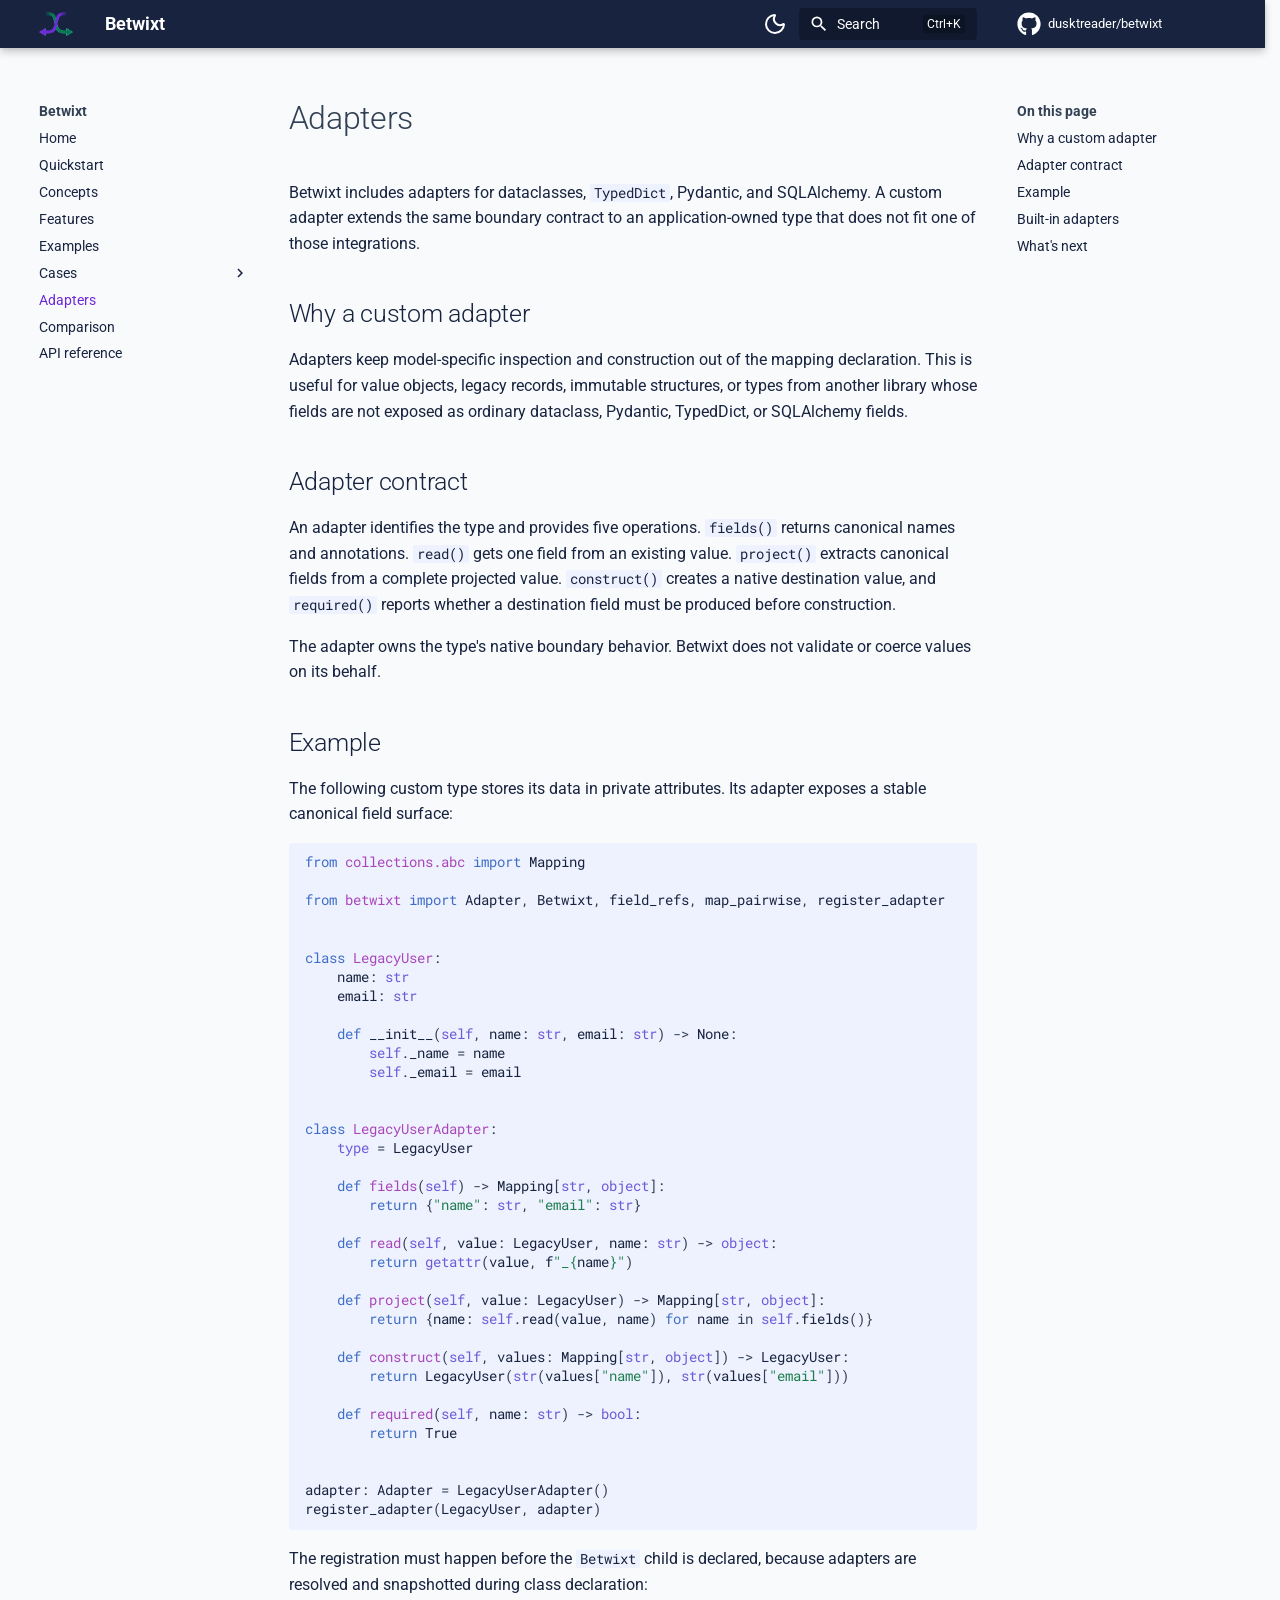
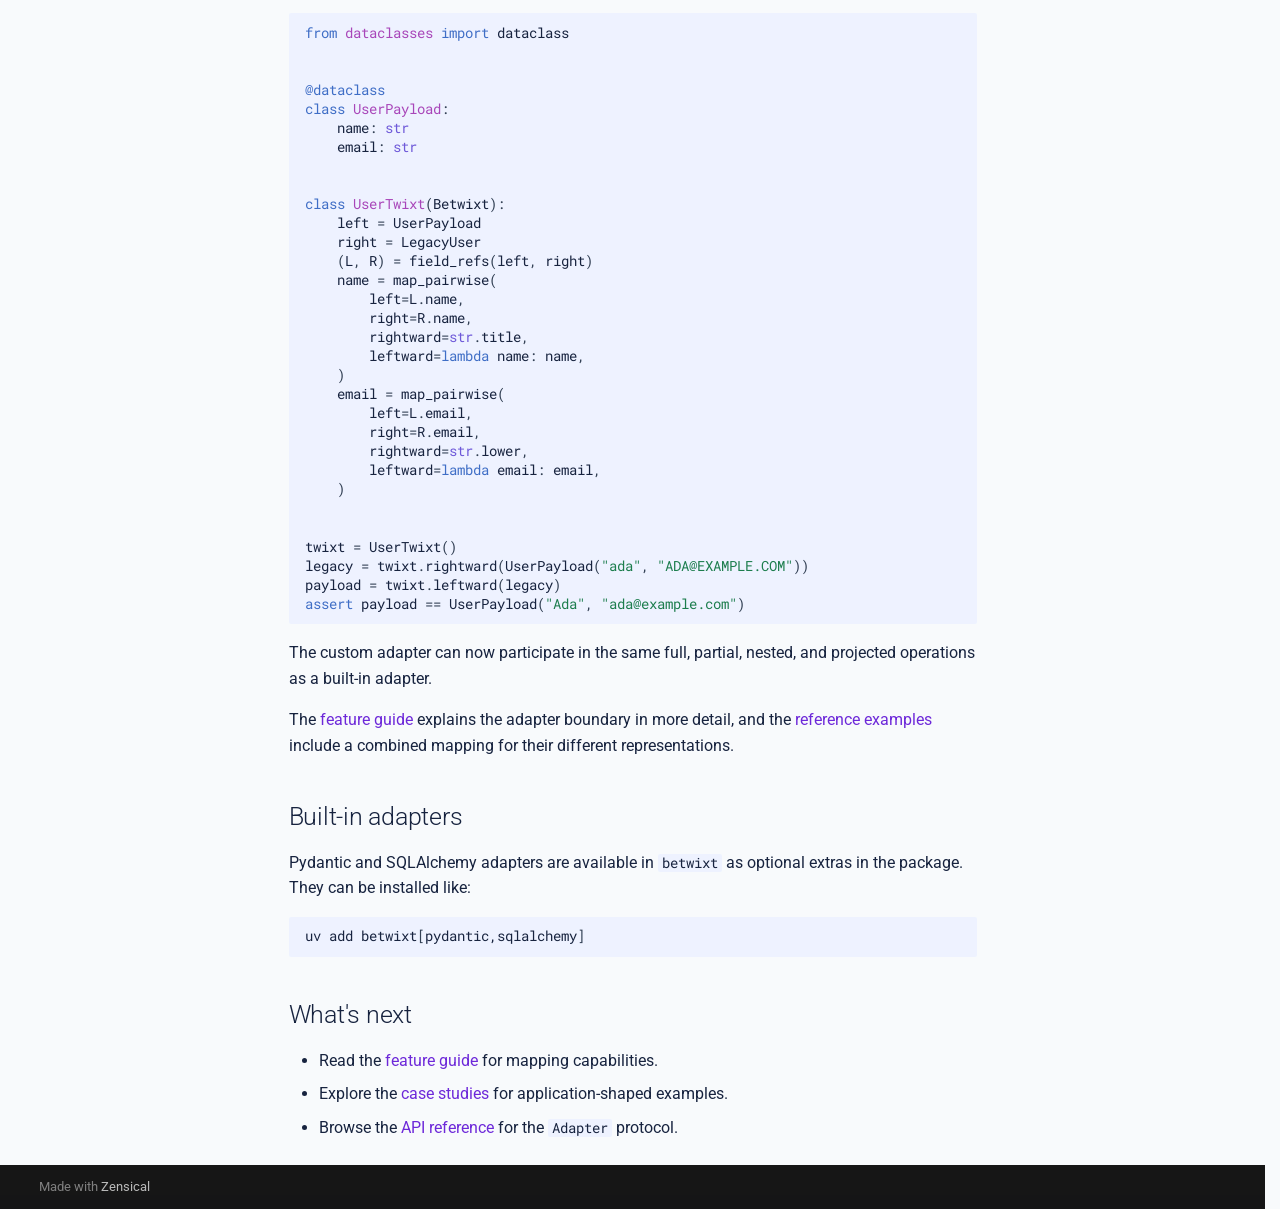
==== commit 31e4ff37: "deploy: 904d6e30830fd411e056b85cbe12c2a539c3618d" ====
--- a/adapters/index.html
+++ b/adapters/index.html
@@ -200,6 +200,16 @@
     
     <div class="md-header__source">
       
+        <a href="https://github.com/dusktreader/betwixt" title="Go to repository" class="md-source" data-md-component="source">
+  <div class="md-source__icon md-icon">
+    
+    <svg xmlns="http://www.w3.org/2000/svg" viewBox="0 0 512 512"><!--! Font Awesome Free 7.1.0 by @fontawesome - https://fontawesome.com License - https://fontawesome.com/license/free (Icons: CC BY 4.0, Fonts: SIL OFL 1.1, Code: MIT License) Copyright 2025 Fonticons, Inc.--><path fill="currentColor" d="M173.9 397.4c0 2-2.3 3.6-5.2 3.6-3.3.3-5.6-1.3-5.6-3.6 0-2 2.3-3.6 5.2-3.6 3-.3 5.6 1.3 5.6 3.6m-31.1-4.5c-.7 2 1.3 4.3 4.3 4.9 2.6 1 5.6 0 6.2-2s-1.3-4.3-4.3-5.2c-2.6-.7-5.5.3-6.2 2.3m44.2-1.7c-2.9.7-4.9 2.6-4.6 4.9.3 2 2.9 3.3 5.9 2.6 2.9-.7 4.9-2.6 4.6-4.6-.3-1.9-3-3.2-5.9-2.9M252.8 8C114.1 8 8 113.3 8 252c0 110.9 69.8 205.8 169.5 239.2 12.8 2.3 17.3-5.6 17.3-12.1 0-6.2-.3-40.4-.3-61.4 0 0-70 15-84.7-29.8 0 0-11.4-29.1-27.8-36.6 0 0-22.9-15.7 1.6-15.4 0 0 24.9 2 38.6 25.8 21.9 38.6 58.6 27.5 72.9 20.9 2.3-16 8.8-27.1 16-33.7-55.9-6.2-112.3-14.3-112.3-110.5 0-27.5 7.6-41.3 23.6-58.9-2.6-6.5-11.1-33.3 2.6-67.9 20.9-6.5 69 27 69 27 20-5.6 41.5-8.5 62.8-8.5s42.8 2.9 62.8 8.5c0 0 48.1-33.6 69-27 13.7 34.7 5.2 61.4 2.6 67.9 16 17.7 25.8 31.5 25.8 58.9 0 96.5-58.9 104.2-114.8 110.5 9.2 7.9 17 22.9 17 46.4 0 33.7-.3 75.4-.3 83.6 0 6.5 4.6 14.4 17.3 12.1C436.2 457.8 504 362.9 504 252 504 113.3 391.5 8 252.8 8M105.2 352.9c-1.3 1-1 3.3.7 5.2 1.6 1.6 3.9 2.3 5.2 1 1.3-1 1-3.3-.7-5.2-1.6-1.6-3.9-2.3-5.2-1m-10.8-8.1c-.7 1.3.3 2.9 2.3 3.9 1.6 1 3.6.7 4.3-.7.7-1.3-.3-2.9-2.3-3.9-2-.6-3.6-.3-4.3.7m32.4 35.6c-1.6 1.3-1 4.3 1.3 6.2 2.3 2.3 5.2 2.6 6.5 1 1.3-1.3.7-4.3-1.3-6.2-2.2-2.3-5.2-2.6-6.5-1m-11.4-14.7c-1.6 1-1.6 3.6 0 5.9s4.3 3.3 5.6 2.3c1.6-1.3 1.6-3.9 0-6.2-1.4-2.3-4-3.3-5.6-2"/></svg>
+  </div>
+  <div class="md-source__repository">
+    dusktreader/betwixt
+  </div>
+</a>
+      
     </div>
   </nav>
   
@@ -233,6 +243,18 @@
     </a>
     Betwixt
   </label>
+  
+    <div class="md-nav__source">
+      <a href="https://github.com/dusktreader/betwixt" title="Go to repository" class="md-source" data-md-component="source">
+  <div class="md-source__icon md-icon">
+    
+    <svg xmlns="http://www.w3.org/2000/svg" viewBox="0 0 512 512"><!--! Font Awesome Free 7.1.0 by @fontawesome - https://fontawesome.com License - https://fontawesome.com/license/free (Icons: CC BY 4.0, Fonts: SIL OFL 1.1, Code: MIT License) Copyright 2025 Fonticons, Inc.--><path fill="currentColor" d="M173.9 397.4c0 2-2.3 3.6-5.2 3.6-3.3.3-5.6-1.3-5.6-3.6 0-2 2.3-3.6 5.2-3.6 3-.3 5.6 1.3 5.6 3.6m-31.1-4.5c-.7 2 1.3 4.3 4.3 4.9 2.6 1 5.6 0 6.2-2s-1.3-4.3-4.3-5.2c-2.6-.7-5.5.3-6.2 2.3m44.2-1.7c-2.9.7-4.9 2.6-4.6 4.9.3 2 2.9 3.3 5.9 2.6 2.9-.7 4.9-2.6 4.6-4.6-.3-1.9-3-3.2-5.9-2.9M252.8 8C114.1 8 8 113.3 8 252c0 110.9 69.8 205.8 169.5 239.2 12.8 2.3 17.3-5.6 17.3-12.1 0-6.2-.3-40.4-.3-61.4 0 0-70 15-84.7-29.8 0 0-11.4-29.1-27.8-36.6 0 0-22.9-15.7 1.6-15.4 0 0 24.9 2 38.6 25.8 21.9 38.6 58.6 27.5 72.9 20.9 2.3-16 8.8-27.1 16-33.7-55.9-6.2-112.3-14.3-112.3-110.5 0-27.5 7.6-41.3 23.6-58.9-2.6-6.5-11.1-33.3 2.6-67.9 20.9-6.5 69 27 69 27 20-5.6 41.5-8.5 62.8-8.5s42.8 2.9 62.8 8.5c0 0 48.1-33.6 69-27 13.7 34.7 5.2 61.4 2.6 67.9 16 17.7 25.8 31.5 25.8 58.9 0 96.5-58.9 104.2-114.8 110.5 9.2 7.9 17 22.9 17 46.4 0 33.7-.3 75.4-.3 83.6 0 6.5 4.6 14.4 17.3 12.1C436.2 457.8 504 362.9 504 252 504 113.3 391.5 8 252.8 8M105.2 352.9c-1.3 1-1 3.3.7 5.2 1.6 1.6 3.9 2.3 5.2 1 1.3-1 1-3.3-.7-5.2-1.6-1.6-3.9-2.3-5.2-1m-10.8-8.1c-.7 1.3.3 2.9 2.3 3.9 1.6 1 3.6.7 4.3-.7.7-1.3-.3-2.9-2.3-3.9-2-.6-3.6-.3-4.3.7m32.4 35.6c-1.6 1.3-1 4.3 1.3 6.2 2.3 2.3 5.2 2.6 6.5 1 1.3-1.3.7-4.3-1.3-6.2-2.2-2.3-5.2-2.6-6.5-1m-11.4-14.7c-1.6 1-1.6 3.6 0 5.9s4.3 3.3 5.6 2.3c1.6-1.3 1.6-3.9 0-6.2-1.4-2.3-4-3.3-5.6-2"/></svg>
+  </div>
+  <div class="md-source__repository">
+    dusktreader/betwixt
+  </div>
+</a>
+    </div>
   
   <ul class="md-nav__list" data-md-scrollfix>
     
@@ -817,6 +839,9 @@
               <article class="md-content__inner md-typeset">
                 
                   
+  
+  
+
 
 <h1 id="adapters">Adapters<a class="headerlink" href="#adapters" title="Permanent link">&para;</a></h1>
 <p>Betwixt includes adapters for dataclasses, <code>TypedDict</code>, Pydantic, and SQLAlchemy. A custom adapter extends the same
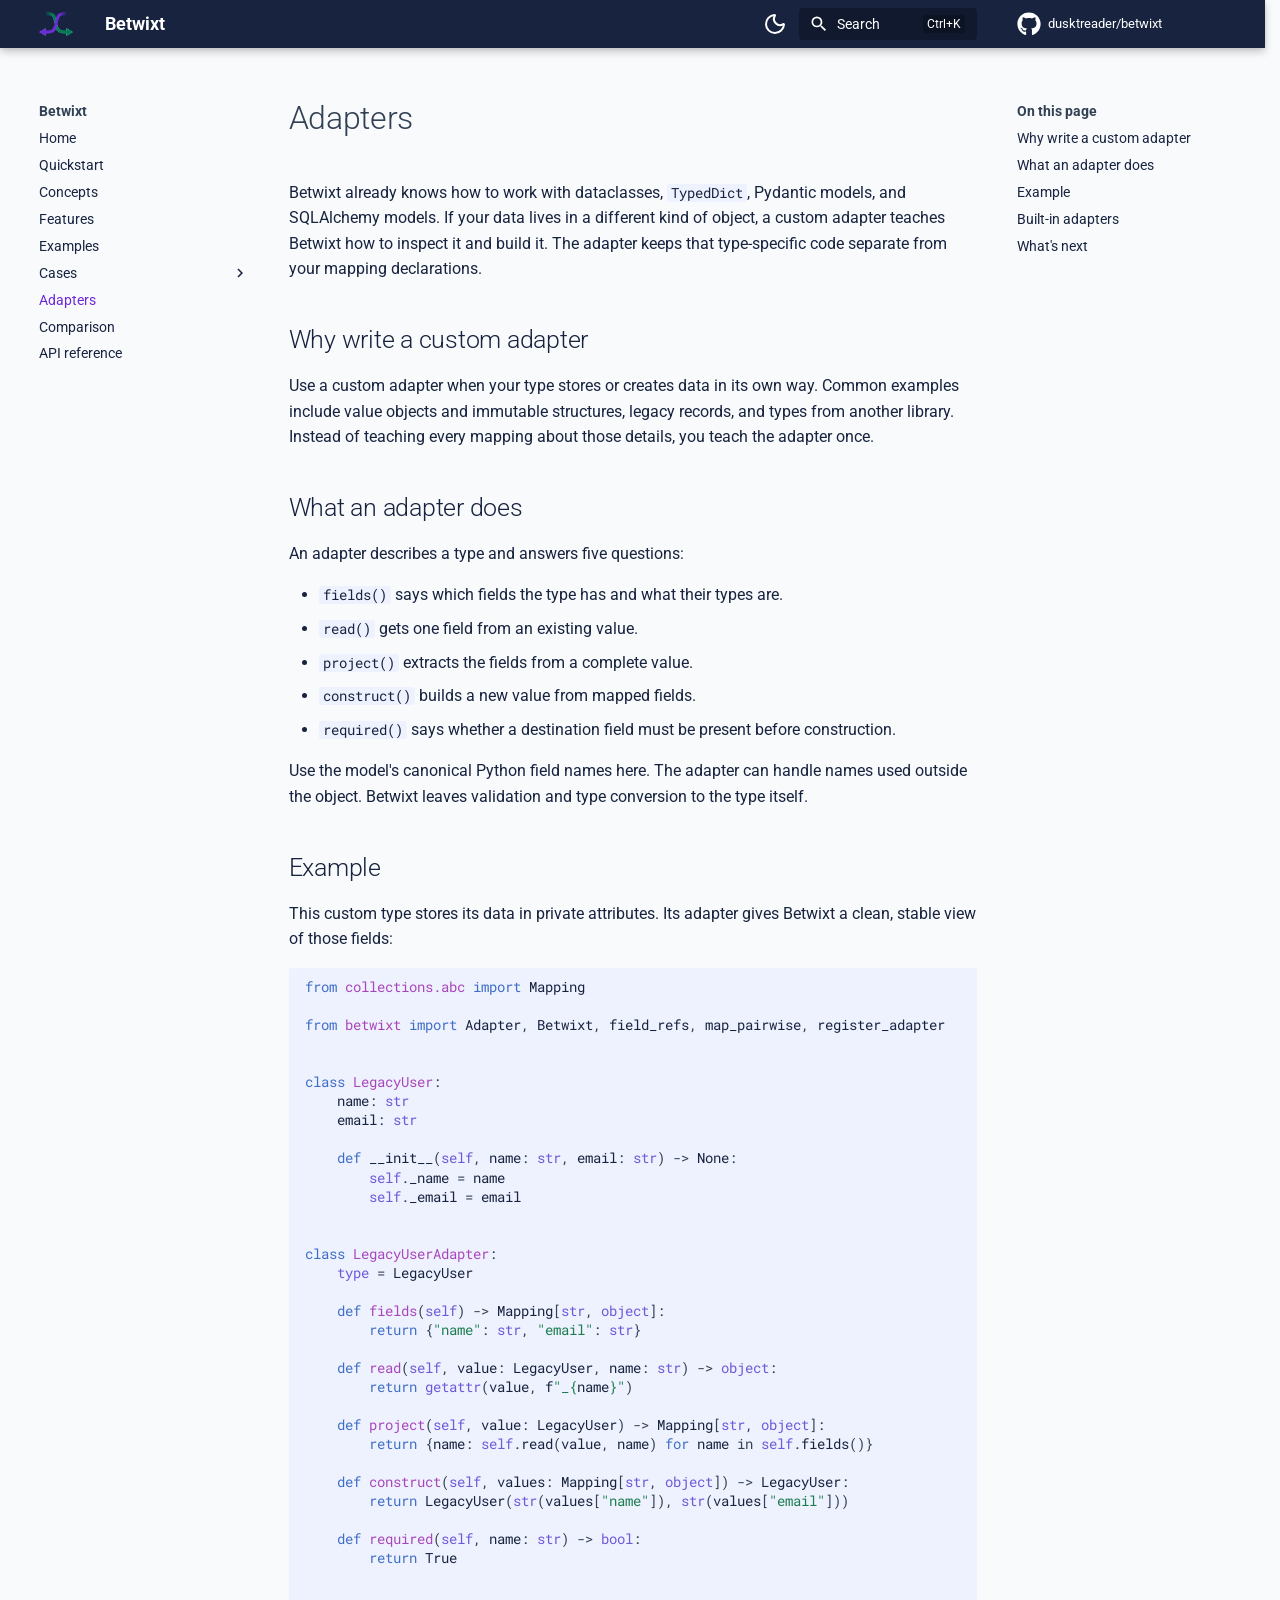
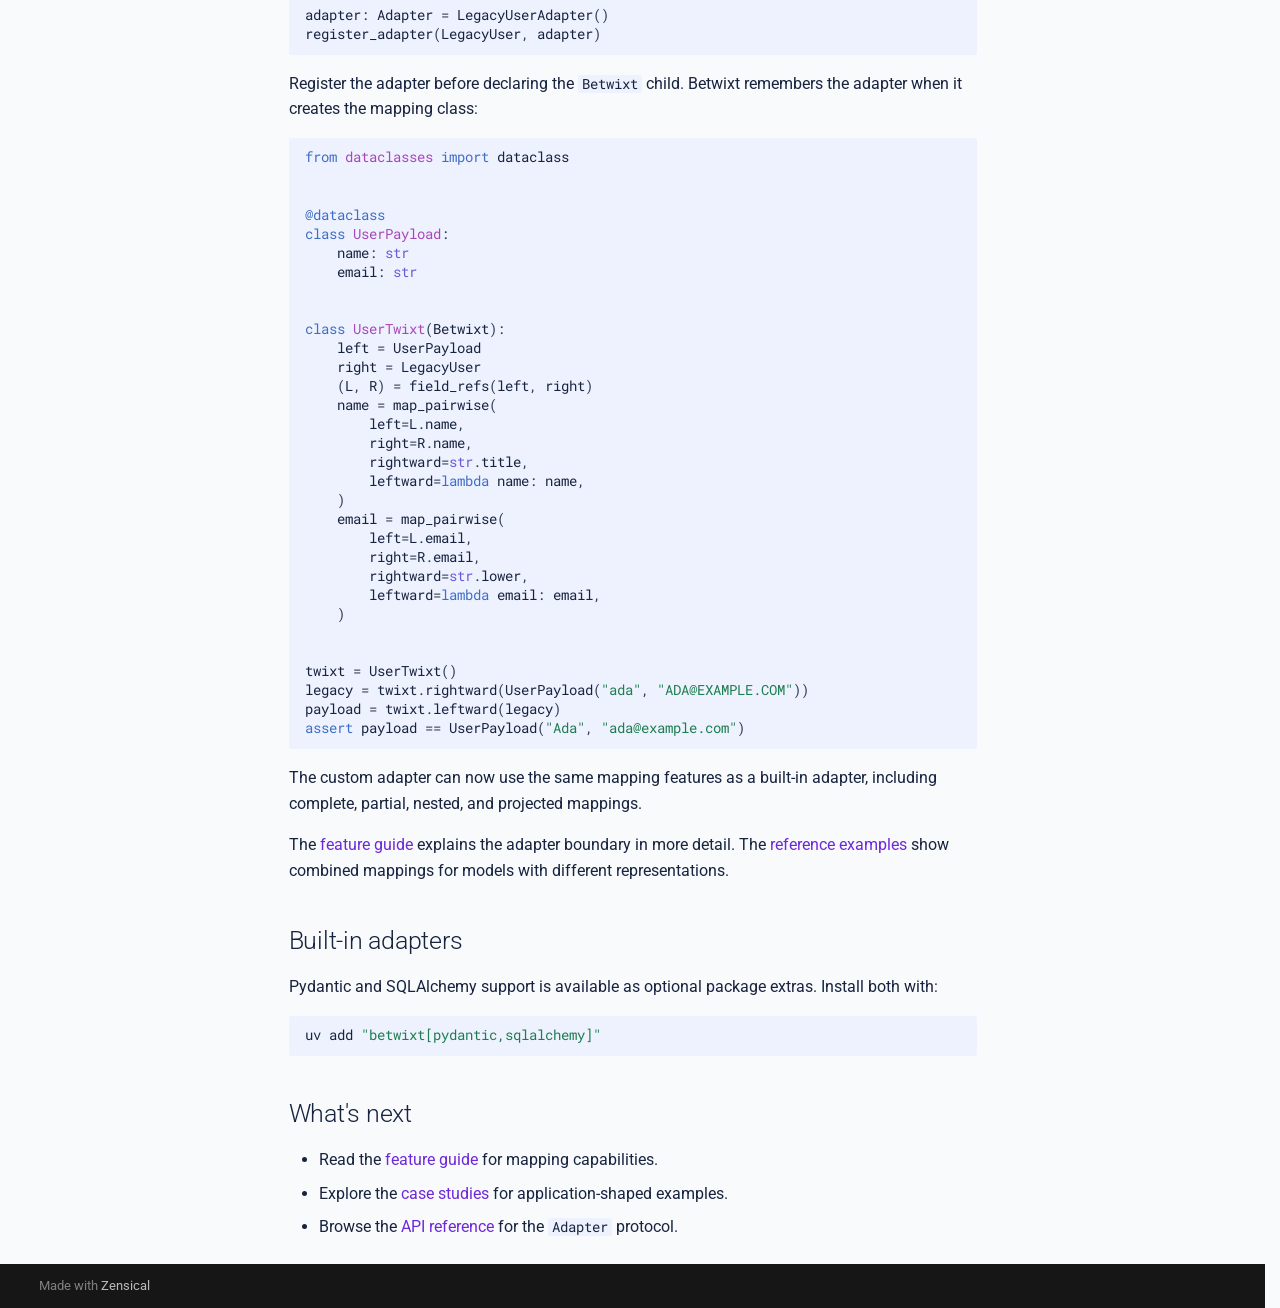
==== commit 49746b2b: "deploy: 2c36200b6acc6a632543c04dbf07d16a138a8c17" ====
--- a/adapters/index.html
+++ b/adapters/index.html
@@ -11,7 +11,7 @@
         <link rel="canonical" href="https://dusktreader.github.io/betwixt/adapters/">
       
       
-        <link rel="prev" href="../cases/order/">
+        <link rel="prev" href="../cases/checkout/">
       
       
         <link rel="next" href="../comparison/">
@@ -552,6 +552,34 @@
 
               
             
+              
+                
+  
+  
+  
+  
+    <li class="md-nav__item">
+      <a href="../cases/checkout/" class="md-nav__link">
+        
+  
+  
+  <span class="md-ellipsis">
+    
+  
+    Checkout case
+  
+
+    
+  </span>
+  
+  
+
+      </a>
+    </li>
+  
+
+              
+            
           </ul>
         </nav>
       
@@ -627,10 +655,10 @@
     <ul class="md-nav__list" data-md-component="toc" data-md-scrollfix>
       
         <li class="md-nav__item">
-  <a href="#why-a-custom-adapter" class="md-nav__link">
+  <a href="#why-write-a-custom-adapter" class="md-nav__link">
     <span class="md-ellipsis">
       
-        Why a custom adapter
+        Why write a custom adapter
       
     </span>
   </a>
@@ -638,10 +666,10 @@
 </li>
       
         <li class="md-nav__item">
-  <a href="#adapter-contract" class="md-nav__link">
+  <a href="#what-an-adapter-does" class="md-nav__link">
     <span class="md-ellipsis">
       
-        Adapter contract
+        What an adapter does
       
     </span>
   </a>
@@ -771,10 +799,10 @@
     <ul class="md-nav__list" data-md-component="toc" data-md-scrollfix>
       
         <li class="md-nav__item">
-  <a href="#why-a-custom-adapter" class="md-nav__link">
+  <a href="#why-write-a-custom-adapter" class="md-nav__link">
     <span class="md-ellipsis">
       
-        Why a custom adapter
+        Why write a custom adapter
       
     </span>
   </a>
@@ -782,10 +810,10 @@
 </li>
       
         <li class="md-nav__item">
-  <a href="#adapter-contract" class="md-nav__link">
+  <a href="#what-an-adapter-does" class="md-nav__link">
     <span class="md-ellipsis">
       
-        Adapter contract
+        What an adapter does
       
     </span>
   </a>
@@ -844,20 +872,26 @@
 
 
 <h1 id="adapters">Adapters<a class="headerlink" href="#adapters" title="Permanent link">&para;</a></h1>
-<p>Betwixt includes adapters for dataclasses, <code>TypedDict</code>, Pydantic, and SQLAlchemy. A custom adapter extends the same
-boundary contract to an application-owned type that does not fit one of those integrations.</p>
-<h2 id="why-a-custom-adapter">Why a custom adapter<a class="headerlink" href="#why-a-custom-adapter" title="Permanent link">&para;</a></h2>
-<p>Adapters keep model-specific inspection and construction out of the mapping declaration. This is useful for value
-objects, legacy records, immutable structures, or types from another library whose fields are not exposed as ordinary
-dataclass, Pydantic, TypedDict, or SQLAlchemy fields.</p>
-<h2 id="adapter-contract">Adapter contract<a class="headerlink" href="#adapter-contract" title="Permanent link">&para;</a></h2>
-<p>An adapter identifies the type and provides five operations. <code>fields()</code> returns canonical names and annotations.
-<code>read()</code> gets one field from an existing value. <code>project()</code> extracts canonical fields from a complete projected value.
-<code>construct()</code> creates a native destination value, and <code>required()</code> reports whether a destination field must be produced
-before construction.</p>
-<p>The adapter owns the type's native boundary behavior. Betwixt does not validate or coerce values on its behalf.</p>
+<p>Betwixt already knows how to work with dataclasses, <code>TypedDict</code>, Pydantic models, and SQLAlchemy models. If your data
+lives in a different kind of object, a custom adapter teaches Betwixt how to inspect it and build it. The adapter keeps
+that type-specific code separate from your mapping declarations.</p>
+<h2 id="why-write-a-custom-adapter">Why write a custom adapter<a class="headerlink" href="#why-write-a-custom-adapter" title="Permanent link">&para;</a></h2>
+<p>Use a custom adapter when your type stores or creates data in its own way. Common examples include value objects and
+immutable structures, legacy records, and types from another library. Instead of teaching every mapping about those
+details, you teach the adapter once.</p>
+<h2 id="what-an-adapter-does">What an adapter does<a class="headerlink" href="#what-an-adapter-does" title="Permanent link">&para;</a></h2>
+<p>An adapter describes a type and answers five questions:</p>
+<ul>
+<li><code>fields()</code> says which fields the type has and what their types are.</li>
+<li><code>read()</code> gets one field from an existing value.</li>
+<li><code>project()</code> extracts the fields from a complete value.</li>
+<li><code>construct()</code> builds a new value from mapped fields.</li>
+<li><code>required()</code> says whether a destination field must be present before construction.</li>
+</ul>
+<p>Use the model's canonical Python field names here. The adapter can handle names used outside the object. Betwixt leaves
+validation and type conversion to the type itself.</p>
 <h2 id="example">Example<a class="headerlink" href="#example" title="Permanent link">&para;</a></h2>
-<p>The following custom type stores its data in private attributes. Its adapter exposes a stable canonical field surface:</p>
+<p>This custom type stores its data in private attributes. Its adapter gives Betwixt a clean, stable view of those fields:</p>
 <div class="language-python highlight"><pre><span></span><code><span id="__span-0-1"><a id="__codelineno-0-1" name="__codelineno-0-1" href="#__codelineno-0-1"></a><span class="kn">from</span><span class="w"> </span><span class="nn">collections.abc</span><span class="w"> </span><span class="kn">import</span> <span class="n">Mapping</span>
 </span><span id="__span-0-2"><a id="__codelineno-0-2" name="__codelineno-0-2" href="#__codelineno-0-2"></a>
 </span><span id="__span-0-3"><a id="__codelineno-0-3" name="__codelineno-0-3" href="#__codelineno-0-3"></a><span class="kn">from</span><span class="w"> </span><span class="nn">betwixt</span><span class="w"> </span><span class="kn">import</span> <span class="n">Adapter</span><span class="p">,</span> <span class="n">Betwixt</span><span class="p">,</span> <span class="n">field_refs</span><span class="p">,</span> <span class="n">map_pairwise</span><span class="p">,</span> <span class="n">register_adapter</span>
@@ -894,8 +928,8 @@
 </span><span id="__span-0-34"><a id="__codelineno-0-34" name="__codelineno-0-34" href="#__codelineno-0-34"></a><span class="n">adapter</span><span class="p">:</span> <span class="n">Adapter</span> <span class="o">=</span> <span class="n">LegacyUserAdapter</span><span class="p">()</span>
 </span><span id="__span-0-35"><a id="__codelineno-0-35" name="__codelineno-0-35" href="#__codelineno-0-35"></a><span class="n">register_adapter</span><span class="p">(</span><span class="n">LegacyUser</span><span class="p">,</span> <span class="n">adapter</span><span class="p">)</span>
 </span></code></pre></div>
-<p>The registration must happen before the <code>Betwixt</code> child is declared, because adapters are resolved and snapshotted
-during class declaration:</p>
+<p>Register the adapter before declaring the <code>Betwixt</code> child.
+Betwixt remembers the adapter when it creates the mapping class:</p>
 <div class="language-python highlight"><pre><span></span><code><span id="__span-1-1"><a id="__codelineno-1-1" name="__codelineno-1-1" href="#__codelineno-1-1"></a><span class="kn">from</span><span class="w"> </span><span class="nn">dataclasses</span><span class="w"> </span><span class="kn">import</span> <span class="n">dataclass</span>
 </span><span id="__span-1-2"><a id="__codelineno-1-2" name="__codelineno-1-2" href="#__codelineno-1-2"></a>
 </span><span id="__span-1-3"><a id="__codelineno-1-3" name="__codelineno-1-3" href="#__codelineno-1-3"></a>
@@ -928,14 +962,13 @@
 </span><span id="__span-1-30"><a id="__codelineno-1-30" name="__codelineno-1-30" href="#__codelineno-1-30"></a><span class="n">payload</span> <span class="o">=</span> <span class="n">twixt</span><span class="o">.</span><span class="n">leftward</span><span class="p">(</span><span class="n">legacy</span><span class="p">)</span>
 </span><span id="__span-1-31"><a id="__codelineno-1-31" name="__codelineno-1-31" href="#__codelineno-1-31"></a><span class="k">assert</span> <span class="n">payload</span> <span class="o">==</span> <span class="n">UserPayload</span><span class="p">(</span><span class="s2">&quot;Ada&quot;</span><span class="p">,</span> <span class="s2">&quot;ada@example.com&quot;</span><span class="p">)</span>
 </span></code></pre></div>
-<p>The custom adapter can now participate in the same full, partial, nested, and projected operations as a built-in
-adapter.</p>
-<p>The <a href="../features/">feature guide</a> explains the adapter boundary in more detail, and the <a href="../examples/">reference examples</a>
-include a combined mapping for their different representations.</p>
+<p>The custom adapter can now use the same mapping features as a built-in adapter, including complete, partial, nested, and
+projected mappings.</p>
+<p>The <a href="../features/">feature guide</a> explains the adapter boundary in more detail.
+The <a href="../examples/">reference examples</a> show combined mappings for models with different representations.</p>
 <h2 id="built-in-adapters">Built-in adapters<a class="headerlink" href="#built-in-adapters" title="Permanent link">&para;</a></h2>
-<p>Pydantic and SQLAlchemy adapters are available in <code>betwixt</code> as optional extras in the package. They can be installed
-like:</p>
-<div class="language-shell highlight"><pre><span></span><code><span id="__span-2-1"><a id="__codelineno-2-1" name="__codelineno-2-1" href="#__codelineno-2-1"></a>uv<span class="w"> </span>add<span class="w"> </span>betwixt<span class="o">[</span>pydantic,sqlalchemy<span class="o">]</span>
+<p>Pydantic and SQLAlchemy support is available as optional package extras. Install both with:</p>
+<div class="language-shell highlight"><pre><span></span><code><span id="__span-2-1"><a id="__codelineno-2-1" name="__codelineno-2-1" href="#__codelineno-2-1"></a>uv<span class="w"> </span>add<span class="w"> </span><span class="s2">&quot;betwixt[pydantic,sqlalchemy]&quot;</span>
 </span></code></pre></div>
 <h2 id="whats-next">What's next<a class="headerlink" href="#whats-next" title="Permanent link">&para;</a></h2>
 <ul>
